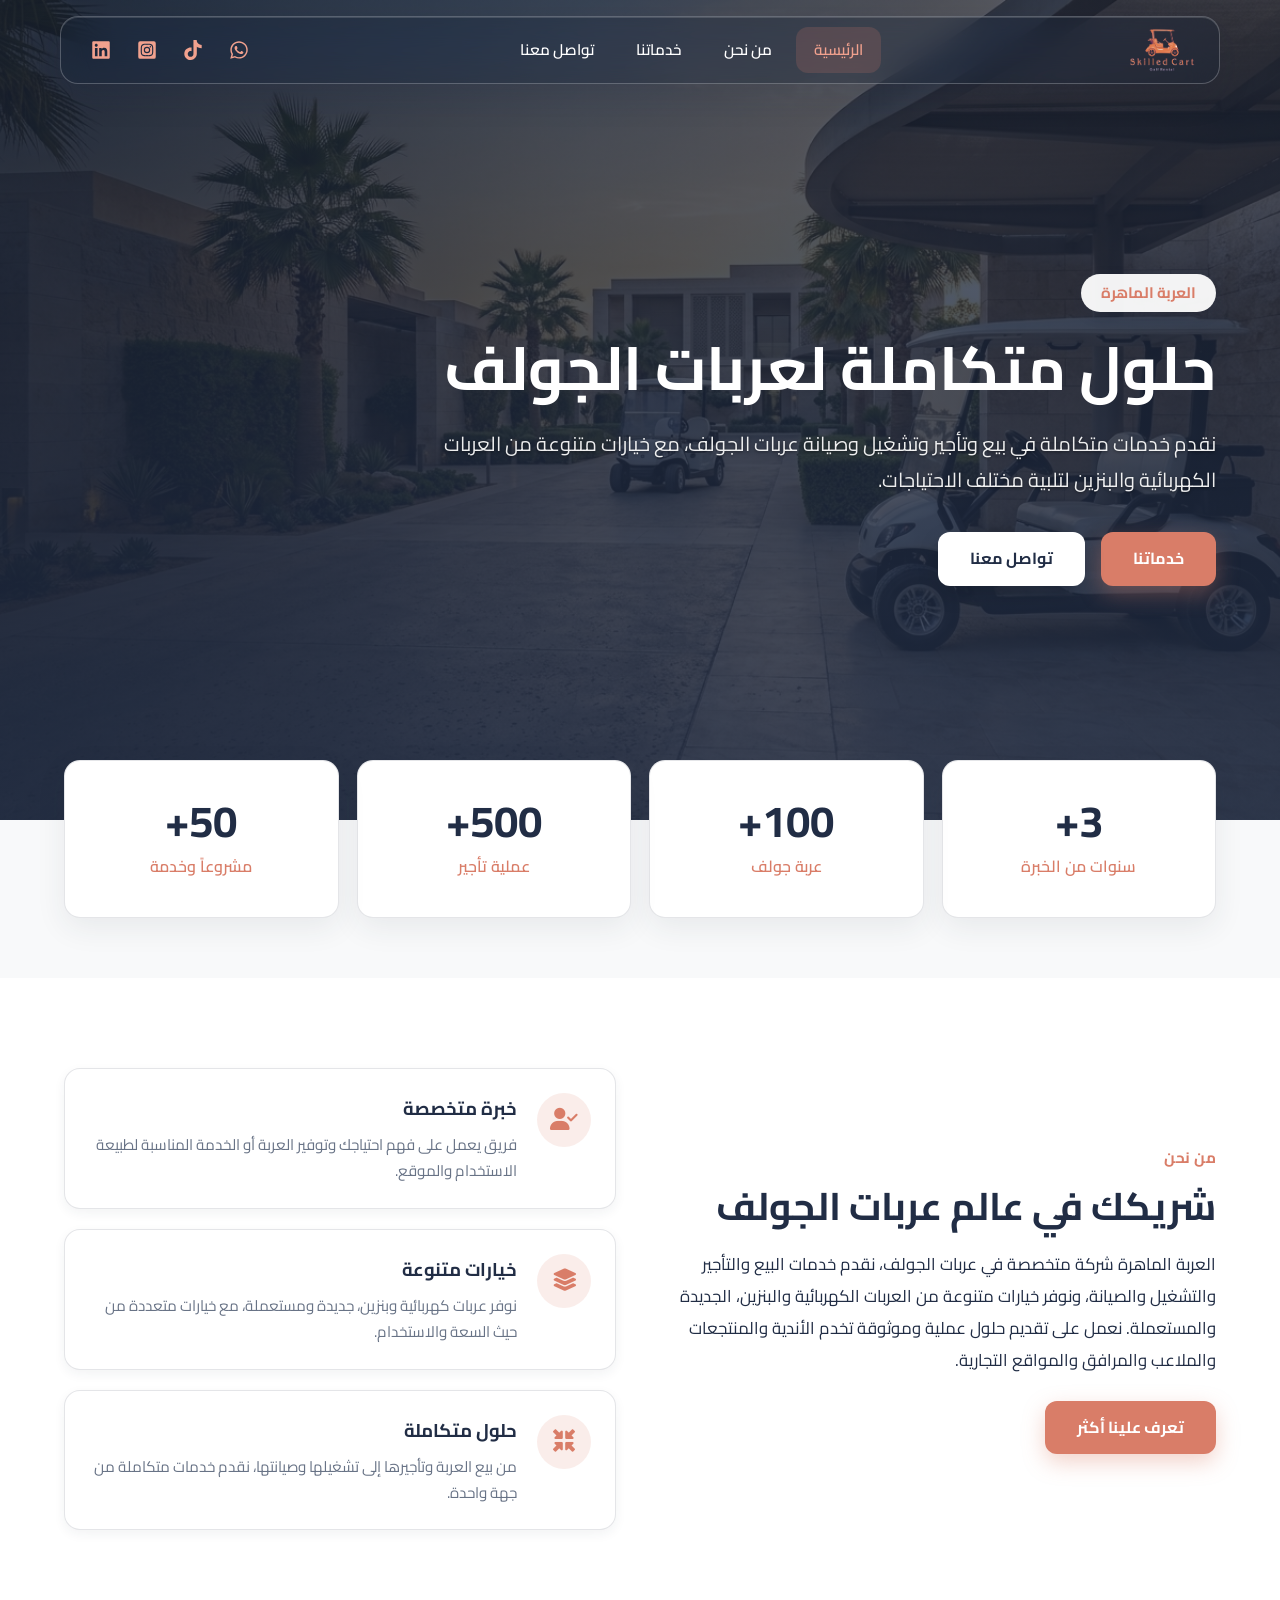
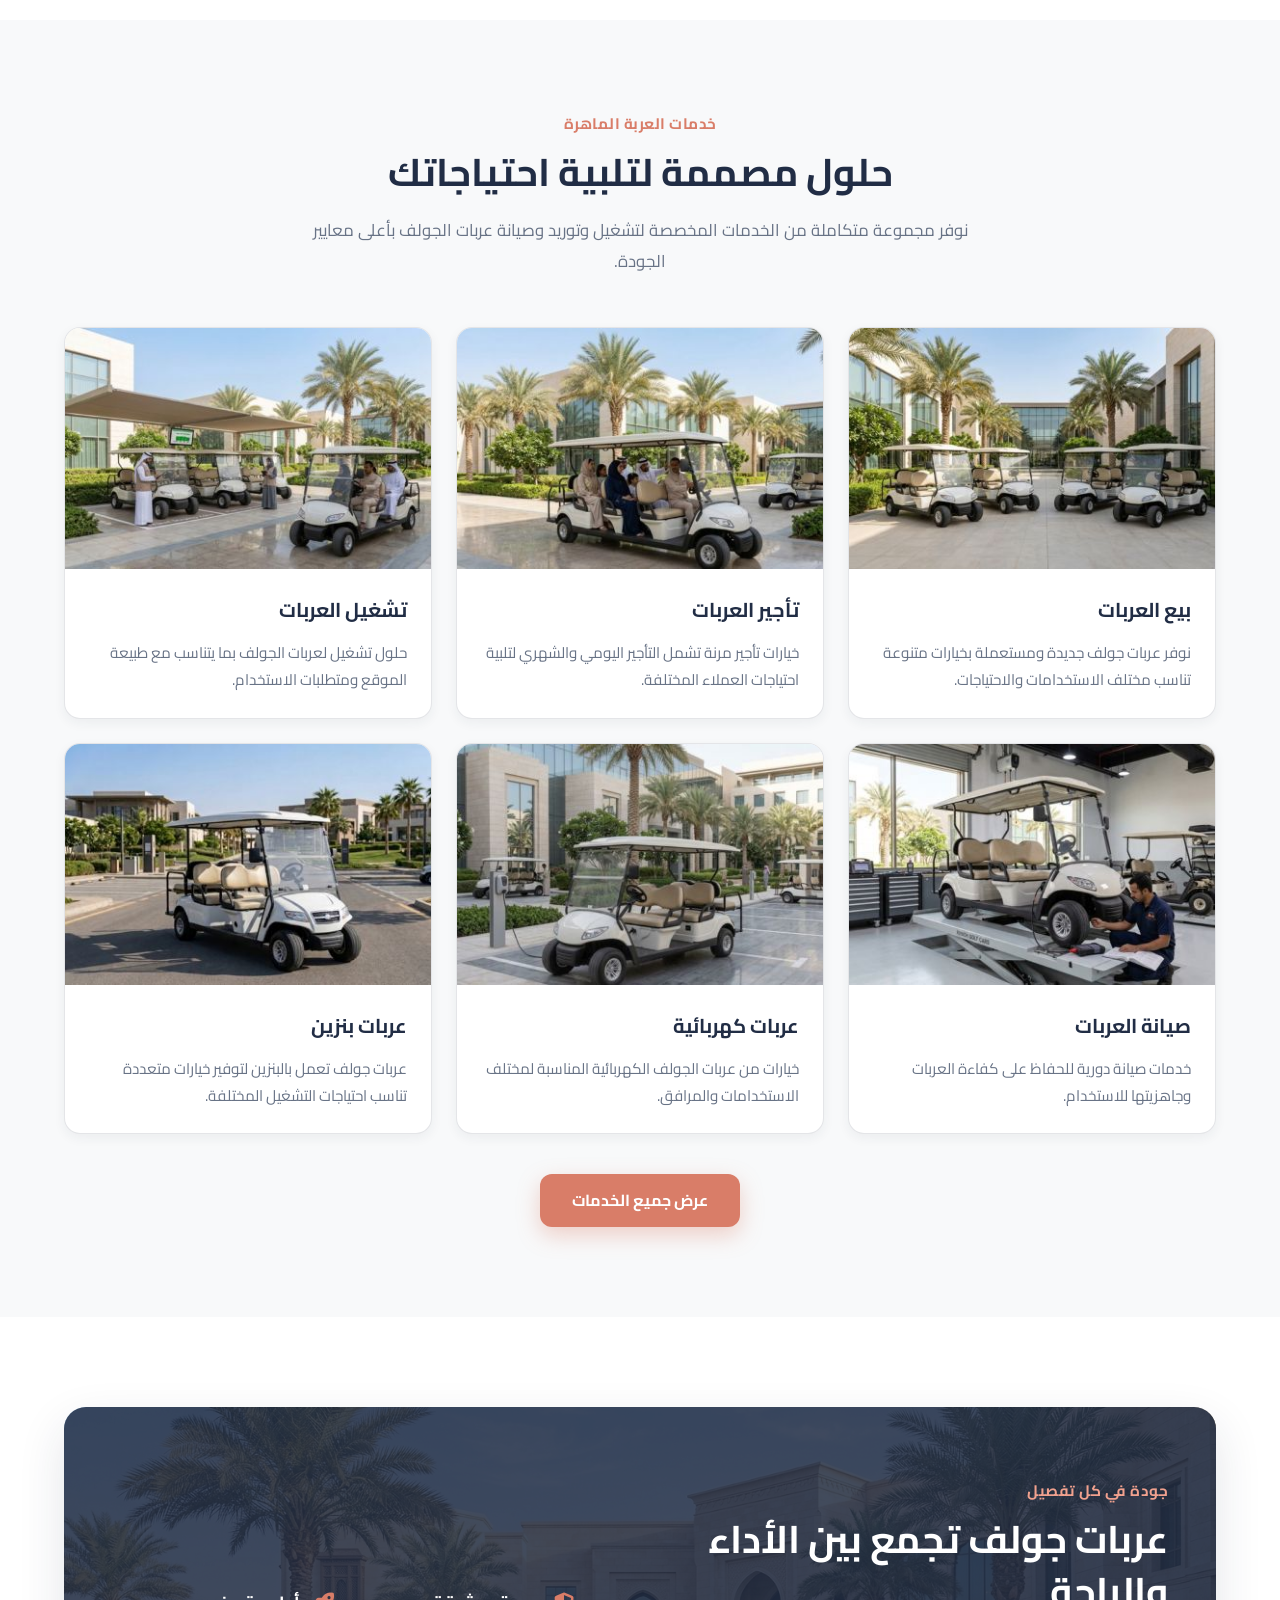
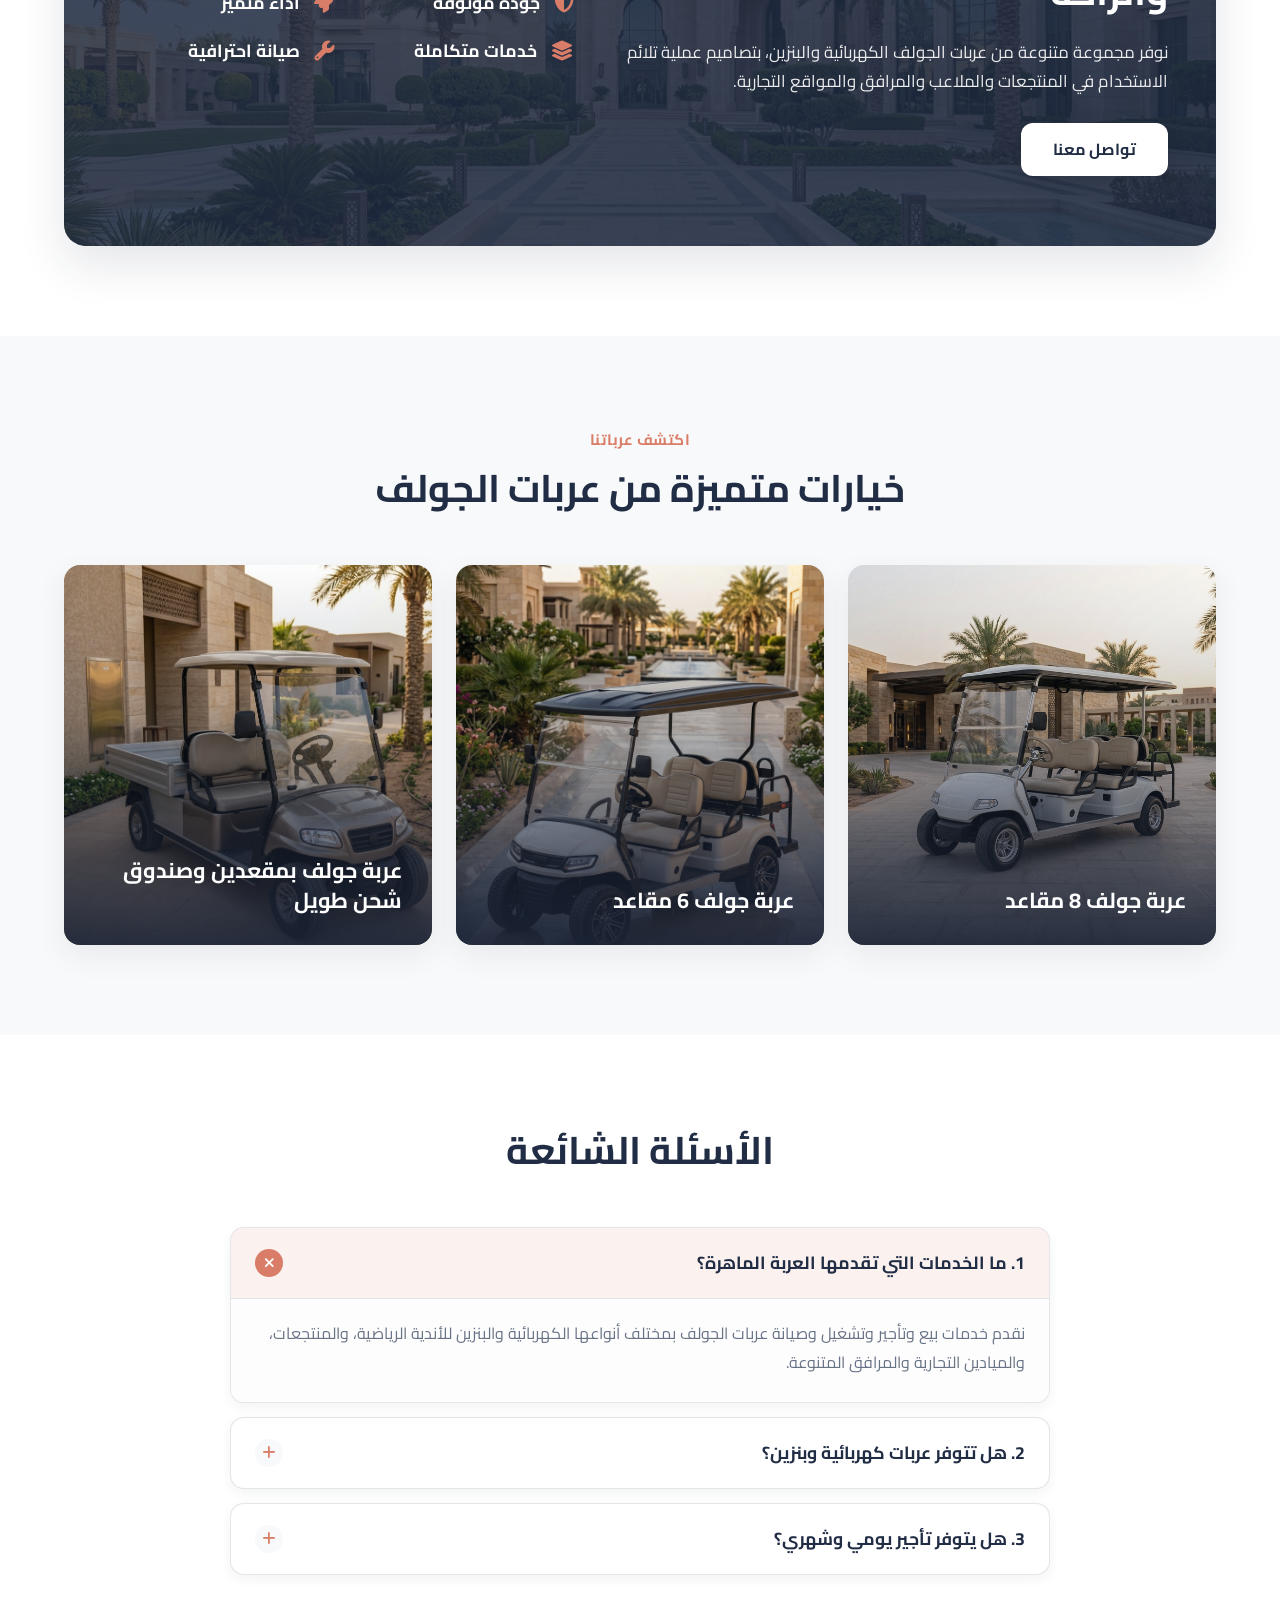
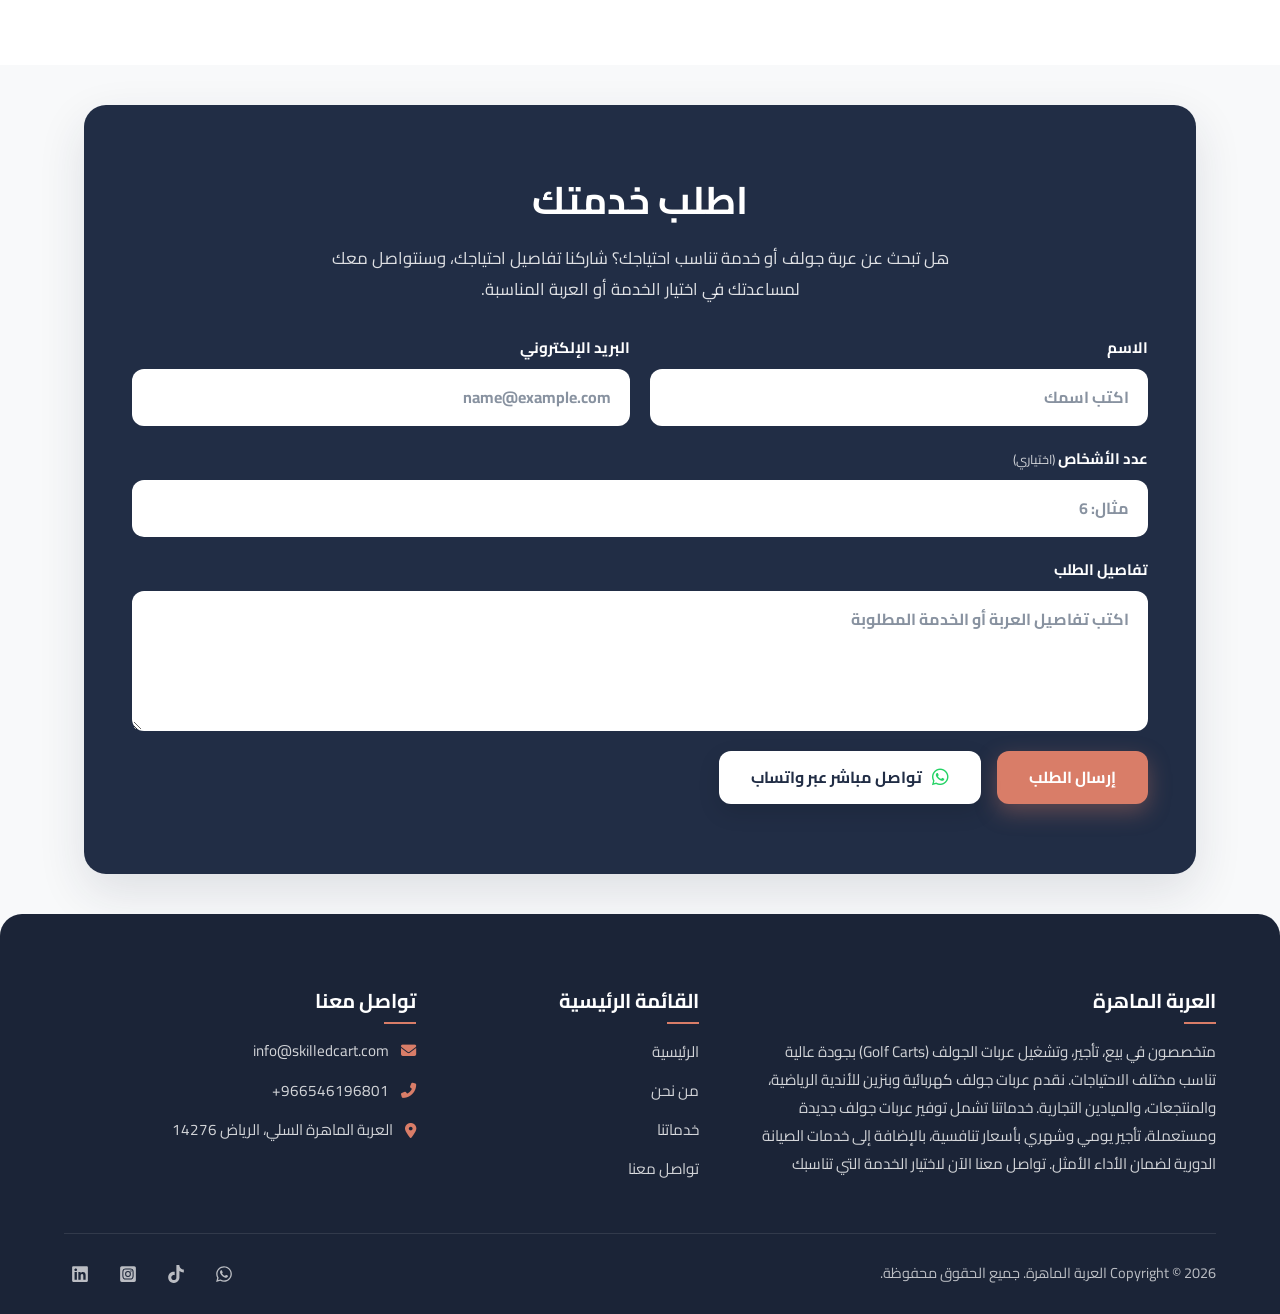
==== index.html @ 7cc6164d "Fix Web3Forms access key handling" ====
<!DOCTYPE html>
<html dir="rtl" lang="ar">
<head>
    <meta charset="UTF-8">
    <meta name="viewport" content="width=device-width, initial-scale=1.0">
    <title>Home - العربة الماهرة</title>
    <link rel="canonical" href="https://skilledcart.com/">
    <meta name="description" content="العربة الماهرة حلول متكاملة لعربات الجولف نقدم خدمات متكاملة في بيع وتأجير وتشغيل وصيانة عربات الجولف، مع خيارات متنوعة من العربات الكهربائية والبنزين لتلبية مختلف الاحتياجات.">
    <meta name="robots" content="index, follow">

    <!-- Open Graph / Facebook -->
    <meta property="og:url" content="https://skilledcart.com/">
    <meta property="og:site_name" content="العربة الماهرة">
    <meta property="og:locale" content="ar_AR">
    <meta property="og:type" content="website">
    <meta property="og:title" content="Home - العربة الماهرة">
    <meta property="og:description" content="العربة الماهرة حلول متكاملة لعربات الجولف نقدم خدمات متكاملة في بيع وتأجير وتشغيل وصيانة عربات الجولف، مع خيارات متنوعة من العربات الكهربائية والبنزين.">

    <!-- Twitter -->
    <meta name="twitter:card" content="summary_large_image">
    <meta name="twitter:title" content="Home - العربة الماهرة">
    <meta name="twitter:description" content="العربة الماهرة حلول متكاملة لعربات الجولف نقدم خدمات متكاملة في بيع وتأجير وتشغيل وصيانة عربات الجولف.">

    <!-- Google Fonts & Font Awesome -->
    <link rel="preconnect" href="https://fonts.googleapis.com">
    <link rel="preconnect" href="https://fonts.gstatic.com" crossorigin>
    <link href="https://fonts.googleapis.com/css2?family=Cairo:wght@400;500;600;700;800&family=Montserrat:wght@700&family=Roboto:wght@400;500;700&display=swap" rel="stylesheet">
    <link rel="stylesheet" href="https://cdnjs.cloudflare.com/ajax/libs/font-awesome/6.5.1/css/all.min.css">

    <!-- Main Stylesheet -->
    <link rel="stylesheet" href="/assets/css/style.css">

    <!-- Schema.org Structured Data -->
    <script type="application/ld+json">
    {
        "@context": "https://schema.org",
        "@graph": [
            {
                "@type": "WebSite",
                "@id": "https://skilledcart.com/#website",
                "name": "العربة الماهرة",
                "url": "https://skilledcart.com/"
            },
            {
                "@type": "WebPage",
                "@id": "https://skilledcart.com/#webpage",
                "name": "Home",
                "url": "https://skilledcart.com/",
                "inLanguage": "ar",
                "isPartOf": { "@id": "https://skilledcart.com/#website" }
            },
            {
                "@type": "Organization",
                "@id": "https://skilledcart.com/#organization",
                "name": "العربة الماهرة",
                "url": "https://skilledcart.com/"
            }
        ]
    }
    </script>
</head>
<body>

    <!-- Site Header -->
    <header class="site-header" id="masthead">
        <div class="header-bar">
            <!-- Brand Logo -->
            <a href="/" class="header-brand" aria-label="العربة الماهرة">
                <img src="/assets/images/logo.png" alt="العربة الماهرة">
            </a>

            <!-- Desktop Navigation -->
            <nav class="nav-desktop" aria-label="القائمة الرئيسية">
                <a href="/" class="nav-link active" aria-current="page">الرئيسية</a>
                <a href="/about/" class="nav-link">من نحن</a>
                <a href="/services/" class="nav-link">خدماتنا</a>
                <a href="/contact-us/" class="nav-link">تواصل معنا</a>
            </nav>

            <!-- Desktop Social Icons -->
            <div class="header-social">
                <a href="https://wa.me/966546196801" target="_blank" rel="noopener noreferrer" aria-label="واتساب">
                    <svg viewBox="0 0 448 512"><path d="M380.9 97.1C339 55.1 283.2 32 223.9 32c-122.4 0-222 99.6-222 222 0 39.1 10.2 77.3 29.6 111L0 480l117.7-30.9c32.4 17.7 68.9 27 106.1 27h.1c122.3 0 224.1-99.6 224.1-222 0-59.3-25.2-115-67.1-157zm-157 341.6c-33.2 0-65.7-8.9-94-25.7l-6.7-4-69.8 18.3L72 359.2l-4.4-7c-18.5-29.4-28.2-63.3-28.2-98.2 0-101.7 82.8-184.5 184.6-184.5 49.3 0 95.6 19.2 130.4 54.1 34.8 34.9 56.2 81.2 56.1 130.5 0 101.8-84.9 184.6-186.6 184.6zm101.2-138.2c-5.5-2.8-32.8-16.2-37.9-18-5.1-1.9-8.8-2.8-12.5 2.8-3.7 5.6-14.3 18-17.6 21.8-3.2 3.7-6.5 4.2-12 1.4-32.6-16.3-54-29.1-75.5-66-5.7-9.8 5.7-9.1 16.3-30.3 1.8-3.7.9-6.9-.5-9.7-1.4-2.8-12.5-30.1-17.1-41.2-4.5-10.8-9.1-9.3-12.5-9.5-3.2-.2-6.9-.2-10.6-.2-3.7 0-9.7 1.4-14.8 6.9-5.1 5.6-19.4 19-19.4 46.3 0 27.3 19.9 53.7 22.6 57.4 2.8 3.7 39.1 59.7 94.8 83.8 35.2 15.2 49 16.5 66.6 13.9 10.7-1.6 32.8-13.4 37.4-26.4 4.6-13 4.6-24.1 3.2-26.4-1.3-2.5-5-3.9-10.5-6.6z"/></svg>
                </a>
                <a href="https://www.tiktok.com/@skilledcartofficial" target="_blank" rel="noopener noreferrer" aria-label="تيك توك">
                    <svg viewBox="0 0 32 32"><path d="M16.708 0.027c1.745-0.027 3.48-0.011 5.213-0.027 0.105 2.041 0.839 4.12 2.333 5.563 1.491 1.479 3.6 2.156 5.652 2.385v5.369c-1.923-0.063-3.855-0.463-5.6-1.291-0.76-0.344-1.468-0.787-2.161-1.24-0.009 3.896 0.016 7.787-0.025 11.667-0.104 1.864-0.719 3.719-1.803 5.255-1.744 2.557-4.771 4.224-7.88 4.276-1.907 0.109-3.812-0.411-5.437-1.369-2.693-1.588-4.588-4.495-4.864-7.615-0.032-0.667-0.043-1.333-0.016-1.984 0.24-2.537 1.495-4.964 3.443-6.615 2.208-1.923 5.301-2.839 8.197-2.297 0.027 1.975-0.052 3.948-0.052 5.923-1.323-0.428-2.869-0.308-4.025 0.495-0.844 0.547-1.485 1.385-1.819 2.333-0.276 0.676-0.197 1.427-0.181 2.145 0.317 2.188 2.421 4.027 4.667 3.828 1.489-0.016 2.916-0.88 3.692-2.145 0.251-0.443 0.532-0.896 0.547-1.417 0.131-2.385 0.079-4.76 0.095-7.145 0.011-5.375-0.016-10.735 0.025-16.093z"/></svg>
                </a>
                <a href="https://www.instagram.com/skilledcart.co/" target="_blank" rel="noopener noreferrer" aria-label="انستغرام">
                    <svg viewBox="0 0 448 512"><path d="M224,202.66A53.34,53.34,0,1,0,277.36,256,53.38,53.38,0,0,0,224,202.66Zm124.71-41a54,54,0,0,0-30.41-30.41c-21-8.29-71-6.43-94.3-6.43s-73.25-1.93-94.31,6.43a54,54,0,0,0-30.41,30.41c-8.28,21-6.43,71.05-6.43,94.33S91,329.26,99.32,350.33a54,54,0,0,0,30.41,30.41c21,8.29,71,6.43,94.31,6.43s73.24,1.93,94.3-6.43a54,54,0,0,0,30.41-30.41c8.35-21,6.43-71.05,6.43-94.33S357.1,182.74,348.75,161.67ZM224,338a82,82,0,1,1,82-82A81.9,81.9,0,0,1,224,338Zm85.38-148.3a19.14,19.14,0,1,1,19.13-19.14A19.1,19.1,0,0,1,309.42,189.74ZM400,32H48A48,48,0,0,0,0,80V432a48,48,0,0,0,48,48H400a48,48,0,0,0,48-48V80A48,48,0,0,0,400,32ZM382.88,322c-1.29,25.63-7.14,48.34-25.85,67s-41.4,24.63-67,25.85c-26.41,1.49-105.59,1.49-132,0-25.63-1.29-48.26-7.15-67-25.85s-24.63-41.42-25.85-67c-1.49-26.42-1.49-105.61,0-132,1.29-25.63,7.07-48.34,25.85-67s41.47-24.56,67-25.78c26.41-1.49,105.59-1.49,132,0,25.63,1.29,48.33,7.15,67,25.85s24.63,41.42,25.85,67.05C384.37,216.44,384.37,295.56,382.88,322Z"/></svg>
                </a>
                <a href="https://www.linkedin.com/in/maher-aljasem-b56386409/" target="_blank" rel="noopener noreferrer" aria-label="لينكد إن">
                    <svg viewBox="0 0 448 512"><path d="M416 32H31.9C14.3 32 0 46.5 0 64.3v383.4C0 465.5 14.3 480 31.9 480H416c17.6 0 32-14.5 32-32.3V64.3c0-17.8-14.4-32.3-32-32.3zM135.4 416H69V202.2h66.5V416zm-33.2-243c-21.3 0-38.5-17.3-38.5-38.5S80.9 96 102.2 96c21.2 0 38.5 17.3 38.5 38.5 0 21.3-17.2 38.5-38.5 38.5zm282.1 243h-66.4V312c0-24.8-.5-56.7-34.5-56.7-34.6 0-39.9 27-39.9 54.9V416h-66.4V202.2h63.7v29.2h.9c8.9-16.8 30.6-34.5 62.9-34.5 67.2 0 79.7 44.3 79.7 101.9V416z"/></svg>
                </a>
            </div>

            <!-- Mobile Hamburger Toggle -->
            <button class="mobile-nav-toggle" aria-label="فتح القائمة" aria-expanded="false">
                <svg class="icon-hamburger" viewBox="0 0 24 24"><path d="M3 13h18c0.552 0 1-0.448 1-1s-0.448-1-1-1h-18c-0.552 0-1 0.448-1 1s0.448 1 1 1zM3 7h18c0.552 0 1-0.448 1-1s-0.448-1-1-1h-18c-0.552 0-1 0.448-1 1s0.448 1 1 1zM3 19h18c0.552 0 1-0.448 1-1s-0.448-1-1-1h-18c-0.552 0-1 0.448-1 1s0.448 1 1 1z"/></svg>
                <svg class="icon-close" viewBox="0 0 24 24"><path d="M5.293 6.707l5.293 5.293-5.293 5.293c-0.391 0.391-0.391 1.024 0 1.414s1.024 0.391 1.414 0l5.293-5.293 5.293 5.293c0.391 0.391 1.024 0.391 1.414 0s0.391-1.024 0-1.414l-5.293-5.293 5.293-5.293c0.391-0.391 0.391-1.024 0-1.414s-1.024-0.391-1.414 0l-5.293 5.293-5.293-5.293c-0.391-0.391-1.024-0.391-1.414 0s-0.391 1.024 0 1.414z"/></svg>
            </button>

            <!-- Mobile Drawer Menu -->
            <div class="mobile-menu-drawer" id="mobile-drawer">
                <a href="/" class="nav-link active">الرئيسية</a>
                <a href="/about/" class="nav-link">من نحن</a>
                <a href="/services/" class="nav-link">خدماتنا</a>
                <a href="/contact-us/" class="nav-link">تواصل معنا</a>
                <div class="mobile-social-wrap">
                    <a href="https://wa.me/966546196801" target="_blank" rel="noopener noreferrer" aria-label="واتساب">
                        <svg viewBox="0 0 448 512"><path d="M380.9 97.1C339 55.1 283.2 32 223.9 32c-122.4 0-222 99.6-222 222 0 39.1 10.2 77.3 29.6 111L0 480l117.7-30.9c32.4 17.7 68.9 27 106.1 27h.1c122.3 0 224.1-99.6 224.1-222 0-59.3-25.2-115-67.1-157zm-157 341.6c-33.2 0-65.7-8.9-94-25.7l-6.7-4-69.8 18.3L72 359.2l-4.4-7c-18.5-29.4-28.2-63.3-28.2-98.2 0-101.7 82.8-184.5 184.6-184.5 49.3 0 95.6 19.2 130.4 54.1 34.8 34.9 56.2 81.2 56.1 130.5 0 101.8-84.9 184.6-186.6 184.6zm101.2-138.2c-5.5-2.8-32.8-16.2-37.9-18-5.1-1.9-8.8-2.8-12.5 2.8-3.7 5.6-14.3 18-17.6 21.8-3.2 3.7-6.5 4.2-12 1.4-32.6-16.3-54-29.1-75.5-66-5.7-9.8 5.7-9.1 16.3-30.3 1.8-3.7.9-6.9-.5-9.7-1.4-2.8-12.5-30.1-17.1-41.2-4.5-10.8-9.1-9.3-12.5-9.5-3.2-.2-6.9-.2-10.6-.2-3.7 0-9.7 1.4-14.8 6.9-5.1 5.6-19.4 19-19.4 46.3 0 27.3 19.9 53.7 22.6 57.4 2.8 3.7 39.1 59.7 94.8 83.8 35.2 15.2 49 16.5 66.6 13.9 10.7-1.6 32.8-13.4 37.4-26.4 4.6-13 4.6-24.1 3.2-26.4-1.3-2.5-5-3.9-10.5-6.6z"/></svg>
                    </a>
                    <a href="https://www.tiktok.com/@skilledcartofficial" target="_blank" rel="noopener noreferrer" aria-label="تيك توك">
                        <svg viewBox="0 0 32 32"><path d="M16.708 0.027c1.745-0.027 3.48-0.011 5.213-0.027 0.105 2.041 0.839 4.12 2.333 5.563 1.491 1.479 3.6 2.156 5.652 2.385v5.369c-1.923-0.063-3.855-0.463-5.6-1.291-0.76-0.344-1.468-0.787-2.161-1.24-0.009 3.896 0.016 7.787-0.025 11.667-0.104 1.864-0.719 3.719-1.803 5.255-1.744 2.557-4.771 4.224-7.88 4.276-1.907 0.109-3.812-0.411-5.437-1.369-2.693-1.588-4.588-4.495-4.864-7.615-0.032-0.667-0.043-1.333-0.016-1.984 0.24-2.537 1.495-4.964 3.443-6.615 2.208-1.923 5.301-2.839 8.197-2.297 0.027 1.975-0.052 3.948-0.052 5.923-1.323-0.428-2.869-0.308-4.025 0.495-0.844 0.547-1.485 1.385-1.819 2.333-0.276 0.676-0.197 1.427-0.181 2.145 0.317 2.188 2.421 4.027 4.667 3.828 1.489-0.016 2.916-0.88 3.692-2.145 0.251-0.443 0.532-0.896 0.547-1.417 0.131-2.385 0.079-4.76 0.095-7.145 0.011-5.375-0.016-10.735 0.025-16.093z"/></svg>
                    </a>
                    <a href="https://www.instagram.com/skilledcart.co/" target="_blank" rel="noopener noreferrer" aria-label="انستغرام">
                        <svg viewBox="0 0 448 512"><path d="M224,202.66A53.34,53.34,0,1,0,277.36,256,53.38,53.38,0,0,0,224,202.66Zm124.71-41a54,54,0,0,0-30.41-30.41c-21-8.29-71-6.43-94.3-6.43s-73.25-1.93-94.31,6.43a54,54,0,0,0-30.41,30.41c-8.28,21-6.43,71.05-6.43,94.33S91,329.26,99.32,350.33a54,54,0,0,0,30.41,30.41c21,8.29,71,6.43,94.31,6.43s73.24,1.93,94.3-6.43a54,54,0,0,0,30.41-30.41c8.35-21,6.43-71.05,6.43-94.33S357.1,182.74,348.75,161.67ZM224,338a82,82,0,1,1,82-82A81.9,81.9,0,0,1,224,338Zm85.38-148.3a19.14,19.14,0,1,1,19.13-19.14A19.1,19.1,0,0,1,309.42,189.74ZM400,32H48A48,48,0,0,0,0,80V432a48,48,0,0,0,48,48H400a48,48,0,0,0,48-48V80A48,48,0,0,0,400,32ZM382.88,322c-1.29,25.63-7.14,48.34-25.85,67s-41.4,24.63-67,25.85c-26.41,1.49-105.59,1.49-132,0-25.63-1.29-48.26-7.15-67-25.85s-24.63-41.42-25.85-67c-1.49-26.42-1.49-105.61,0-132,1.29-25.63,7.07-48.34,25.85-67s41.47-24.56,67-25.78c26.41-1.49,105.59-1.49,132,0,25.63,1.29,48.33,7.15,67,25.85s24.63,41.42,25.85,67.05C384.37,216.44,384.37,295.56,382.88,322Z"/></svg>
                    </a>
                    <a href="https://www.linkedin.com/in/maher-aljasem-b56386409/" target="_blank" rel="noopener noreferrer" aria-label="لينكد إن">
                        <svg viewBox="0 0 448 512"><path d="M416 32H31.9C14.3 32 0 46.5 0 64.3v383.4C0 465.5 14.3 480 31.9 480H416c17.6 0 32-14.5 32-32.3V64.3c0-17.8-14.4-32.3-32-32.3zM135.4 416H69V202.2h66.5V416zm-33.2-243c-21.3 0-38.5-17.3-38.5-38.5S80.9 96 102.2 96c21.2 0 38.5 17.3 38.5 38.5 0 21.3-17.2 38.5-38.5 38.5zm282.1 243h-66.4V312c0-24.8-.5-56.7-34.5-56.7-34.6 0-39.9 27-39.9 54.9V416h-66.4V202.2h63.7v29.2h.9c8.9-16.8 30.6-34.5 62.9-34.5 67.2 0 79.7 44.3 79.7 101.9V416z"/></svg>
                    </a>
                </div>
            </div>
        </div>
    </header>

    <!-- Hero Section -->
    <section class="hero-section" style="background-image: url('/assets/images/motion-bg-06.png');">
        <div class="container">
            <div class="hero-content">
                <span class="hero-eyebrow">العربة الماهرة</span>
                <h1 class="hero-title">حلول متكاملة لعربات الجولف</h1>
                <p class="hero-desc">نقدم خدمات متكاملة في بيع وتأجير وتشغيل وصيانة عربات الجولف، مع خيارات متنوعة من العربات الكهربائية والبنزين لتلبية مختلف الاحتياجات.</p>
                <div class="hero-actions">
                    <a href="/services/" class="btn btn-primary">خدماتنا</a>
                    <a href="/contact-us/" class="btn btn-secondary">تواصل معنا</a>
                </div>
            </div>
        </div>
    </section>

    <!-- Numbers / Stats Counters -->
    <div class="stats-section">
        <div class="container">
            <div class="stats-grid">
                <div class="stat-card">
                    <div class="stat-number">+3</div>
                    <div class="stat-title">سنوات من الخبرة</div>
                </div>
                <div class="stat-card">
                    <div class="stat-number">+100</div>
                    <div class="stat-title">عربة جولف</div>
                </div>
                <div class="stat-card">
                    <div class="stat-number">+500</div>
                    <div class="stat-title">عملية تأجير</div>
                </div>
                <div class="stat-card">
                    <div class="stat-number">+50</div>
                    <div class="stat-title">مشروعاً وخدمة</div>
                </div>
            </div>
        </div>
    </div>

    <!-- About Overview Section -->
    <section class="section section-bg-white">
        <div class="container">
            <div class="two-col-grid">
                <div class="two-col-text">
                    <span class="section-subtitle">من نحن</span>
                    <h2 class="section-title">شريكك في عالم عربات الجولف</h2>
                    <p>العربة الماهرة شركة متخصصة في عربات الجولف، نقدم خدمات البيع والتأجير والتشغيل والصيانة، ونوفر خيارات متنوعة من العربات الكهربائية والبنزين، الجديدة والمستعملة. نعمل على تقديم حلول عملية وموثوقة تخدم الأندية والمنتجعات والملاعب والمرافق والمواقع التجارية.</p>
                    <a href="/about/" class="btn btn-primary">تعرف علينا أكثر</a>
                </div>
                <div class="feature-cards-grid">
                    <div class="feature-box">
                        <div class="feature-icon"><i class="fas fa-user-check"></i></div>
                        <div class="feature-box-content">
                            <h3>خبرة متخصصة</h3>
                            <p>فريق يعمل على فهم احتياجك وتوفير العربة أو الخدمة المناسبة لطبيعة الاستخدام والموقع.</p>
                        </div>
                    </div>
                    <div class="feature-box">
                        <div class="feature-icon"><i class="fas fa-layer-group"></i></div>
                        <div class="feature-box-content">
                            <h3>خيارات متنوعة</h3>
                            <p>نوفر عربات كهربائية وبنزين، جديدة ومستعملة، مع خيارات متعددة من حيث السعة والاستخدام.</p>
                        </div>
                    </div>
                    <div class="feature-box">
                        <div class="feature-icon"><i class="fas fa-compress-arrows-alt"></i></div>
                        <div class="feature-box-content">
                            <h3>حلول متكاملة</h3>
                            <p>من بيع العربة وتأجيرها إلى تشغيلها وصيانتها، نقدم خدمات متكاملة من جهة واحدة.</p>
                        </div>
                    </div>
                </div>
            </div>
        </div>
    </section>

    <!-- Services Section -->
    <section class="section section-bg-light">
        <div class="container">
            <div class="section-header text-center">
                <span class="section-subtitle">خدمات العربة الماهرة</span>
                <h2 class="section-title">حلول مصممة لتلبية احتياجاتك</h2>
                <p class="section-desc">نوفر مجموعة متكاملة من الخدمات المخصصة لتشغيل وتوريد وصيانة عربات الجولف بأعلى معايير الجودة.</p>
            </div>

            <div class="services-grid">
                <!-- 1. بيع العربات -->
                <div class="service-card">
                    <div class="service-card-img">
                        <img src="/assets/images/golf-cart-sales.jpg" alt="بيع العربات" loading="lazy">
                    </div>
                    <div class="service-card-body">
                        <h3 class="service-card-title">بيع العربات</h3>
                        <p class="service-card-desc">نوفر عربات جولف جديدة ومستعملة بخيارات متنوعة تناسب مختلف الاستخدامات والاحتياجات.</p>
                    </div>
                </div>

                <!-- 2. تأجير العربات -->
                <div class="service-card">
                    <div class="service-card-img">
                        <img src="/assets/images/golf-cart-rental.jpg" alt="تأجير العربات" loading="lazy">
                    </div>
                    <div class="service-card-body">
                        <h3 class="service-card-title">تأجير العربات</h3>
                        <p class="service-card-desc">خيارات تأجير مرنة تشمل التأجير اليومي والشهري لتلبية احتياجات العملاء المختلفة.</p>
                    </div>
                </div>

                <!-- 3. تشغيل العربات -->
                <div class="service-card">
                    <div class="service-card-img">
                        <img src="/assets/images/golf-cart-operation.jpg" alt="تشغيل العربات" loading="lazy">
                    </div>
                    <div class="service-card-body">
                        <h3 class="service-card-title">تشغيل العربات</h3>
                        <p class="service-card-desc">حلول تشغيل لعربات الجولف بما يتناسب مع طبيعة الموقع ومتطلبات الاستخدام.</p>
                    </div>
                </div>

                <!-- 4. صيانة العربات -->
                <div class="service-card">
                    <div class="service-card-img">
                        <img src="/assets/images/golf-cart-maintenance.jpg" alt="صيانة العربات" loading="lazy">
                    </div>
                    <div class="service-card-body">
                        <h3 class="service-card-title">صيانة العربات</h3>
                        <p class="service-card-desc">خدمات صيانة دورية للحفاظ على كفاءة العربات وجاهزيتها للاستخدام.</p>
                    </div>
                </div>

                <!-- 5. عربات كهربائية -->
                <div class="service-card">
                    <div class="service-card-img">
                        <img src="/assets/images/golf-cart-electric.jpg" alt="عربات كهربائية" loading="lazy">
                    </div>
                    <div class="service-card-body">
                        <h3 class="service-card-title">عربات كهربائية</h3>
                        <p class="service-card-desc">خيارات من عربات الجولف الكهربائية المناسبة لمختلف الاستخدامات والمرافق.</p>
                    </div>
                </div>

                <!-- 6. عربات بنزين -->
                <div class="service-card">
                    <div class="service-card-img">
                        <img src="/assets/images/golf-cart-gasoline.jpg" alt="عربات بنزين" loading="lazy">
                    </div>
                    <div class="service-card-body">
                        <h3 class="service-card-title">عربات بنزين</h3>
                        <p class="service-card-desc">عربات جولف تعمل بالبنزين لتوفير خيارات متعددة تناسب احتياجات التشغيل المختلفة.</p>
                    </div>
                </div>
            </div>

            <div style="text-align: center; margin-top: 40px;">
                <a href="/services/" class="btn btn-primary">عرض جميع الخدمات</a>
            </div>
        </div>
    </section>

    <!-- Quality & Comfort Highlight -->
    <section class="section section-bg-white">
        <div class="container">
            <div class="highlight-banner" style="background-image: url('/assets/images/motion-bg-04.png');">
                <div class="container-inner">
                    <div>
                        <span class="section-subtitle" style="color: #f1a18e;">جودة في كل تفصيل</span>
                        <h2 class="section-title" style="color: #ffffff; margin-bottom: 20px;">عربات جولف تجمع بين الأداء والراحة</h2>
                        <p style="color: rgba(255, 255, 255, 0.9); margin-bottom: 28px; font-size: 1.05rem;">نوفر مجموعة متنوعة من عربات الجولف الكهربائية والبنزين، بتصاميم عملية تلائم الاستخدام في المنتجعات والملاعب والمرافق والمواقع التجارية.</p>
                        <a href="/contact-us/" class="btn btn-secondary">تواصل معنا</a>
                    </div>
                    <div class="highlight-list">
                        <div class="highlight-item"><i class="fas fa-shield-alt"></i> جودة موثوقة</div>
                        <div class="highlight-item"><i class="fas fa-rocket"></i> أداء متميز</div>
                        <div class="highlight-item"><i class="fas fa-layer-group"></i> خدمات متكاملة</div>
                        <div class="highlight-item"><i class="fas fa-wrench"></i> صيانة احترافية</div>
                    </div>
                </div>
            </div>
        </div>
    </section>

    <!-- Cart Showcase Models -->
    <section class="section section-bg-light">
        <div class="container">
            <div class="section-header text-center">
                <span class="section-subtitle">اكتشف عرباتنا</span>
                <h2 class="section-title">خيارات متميزة من عربات الجولف</h2>
            </div>

            <div class="models-grid">
                <div class="model-card" style="background-image: url('/assets/images/motion-bg-08.png');">
                    <div class="model-card-content">
                        <h3 class="model-card-title">عربة جولف 8 مقاعد</h3>
                    </div>
                </div>
                <div class="model-card" style="background-image: url('/assets/images/motion-bg-07.png');">
                    <div class="model-card-content">
                        <h3 class="model-card-title">عربة جولف 6 مقاعد</h3>
                    </div>
                </div>
                <div class="model-card" style="background-image: url('/assets/images/motion-bg-01.png');">
                    <div class="model-card-content">
                        <h3 class="model-card-title">عربة جولف بمقعدين وصندوق شحن طويل</h3>
                    </div>
                </div>
            </div>
        </div>
    </section>

    <!-- FAQ Accordion Section -->
    <section class="section section-bg-white">
        <div class="container">
            <div class="section-header text-center">
                <h2 class="section-title">الأسئلة الشائعة</h2>
            </div>

            <div class="faq-wrap">
                <!-- Item 1 (Active by default) -->
                <div class="faq-item active">
                    <button class="faq-trigger" aria-expanded="true">
                        <span>1. ما الخدمات التي تقدمها العربة الماهرة؟</span>
                        <span class="faq-icon"><i class="fas fa-plus"></i></span>
                    </button>
                    <div class="faq-content">
                        <p>نقدم خدمات بيع وتأجير وتشغيل وصيانة عربات الجولف بمختلف أنواعها الكهربائية والبنزين للأندية الرياضية، والمنتجعات، والميادين التجارية والمرافق المتنوعة.</p>
                    </div>
                </div>

                <!-- Item 2 -->
                <div class="faq-item">
                    <button class="faq-trigger" aria-expanded="false">
                        <span>2. هل تتوفر عربات كهربائية وبنزين؟</span>
                        <span class="faq-icon"><i class="fas fa-plus"></i></span>
                    </button>
                    <div class="faq-content">
                        <p>نعم، تتوفر لدينا خيارات متعددة من عربات الجولف الكهربائية الهادئة والصديقة للبيئة، بالإضافة إلى عربات البنزين المناسبة للتشغيل المستمر والمسافات الأطول.</p>
                    </div>
                </div>

                <!-- Item 3 -->
                <div class="faq-item">
                    <button class="faq-trigger" aria-expanded="false">
                        <span>3. هل يتوفر تأجير يومي وشهري؟</span>
                        <span class="faq-icon"><i class="fas fa-plus"></i></span>
                    </button>
                    <div class="faq-content">
                        <p>نعم، نوفر باقات تأجير مرنة تشمل التأجير اليومي للفعاليات والمناسبات، والتأجير الشهري أو السنوي بعقود مرنة تناسب مختلف المنشآت والأنشطة.</p>
                    </div>
                </div>
            </div>
        </div>
    </section>

    <!-- Request Form Section -->
    <div class="container">
        <div class="request-section">
            <div class="section-header text-center" style="margin-bottom: 24px;">
                <h2 class="section-title" style="color: #ffffff;">اطلب خدمتك</h2>
                <p class="section-desc" style="color: rgba(255, 255, 255, 0.85);">هل تبحث عن عربة جولف أو خدمة تناسب احتياجك؟ شاركنا تفاصيل احتياجك، وسنتواصل معك لمساعدتك في اختيار الخدمة أو العربة المناسبة.</p>
            </div>

            <form class="request-form" id="request-form" novalidate>
                <!-- Web3Forms configuration -->
                <input type="hidden" name="access_key" value="6636c2ea-271b-4c48-a3db-f11909e3f934">
                <input type="hidden" name="subject" value="طلب خدمة جديد — العربة الماهرة">
                <input type="hidden" name="from_name" value="العربة الماهرة — نموذج طلب الخدمة">
                <input type="checkbox" name="botcheck" style="display: none;">

                <div class="rf-notice success" id="rf-notice-success" role="status" aria-live="polite" hidden>تم استلام طلبك بنجاح، سنتواصل معك قريبًا.</div>
                <div class="rf-notice error" id="rf-notice-error" role="alert" aria-live="assertive" hidden>الرجاء تعبئة جميع الحقول المطلوبة.</div>

                <label class="rf-field">
                    <span>الاسم</span>
                    <input type="text" name="name" placeholder="اكتب اسمك" autocomplete="name" maxlength="120" required>
                </label>

                <label class="rf-field">
                    <span>البريد الإلكتروني</span>
                    <input type="email" name="email" placeholder="name@example.com" autocomplete="email" maxlength="190" required>
                </label>

                <label class="rf-field rf-field--full">
                    <span>عدد الأشخاص <small style="font-weight: 400; opacity: 0.8;">(اختياري)</small></span>
                    <input type="text" name="people" placeholder="مثال: 6" inputmode="numeric" maxlength="20">
                </label>

                <label class="rf-field rf-field--full">
                    <span>تفاصيل الطلب</span>
                    <textarea name="message" placeholder="اكتب تفاصيل العربة أو الخدمة المطلوبة" maxlength="2000" required></textarea>
                </label>

                <div class="rf-actions">
                    <button type="submit" class="btn btn-primary" style="border: none;">إرسال الطلب</button>
                    <a href="https://wa.me/966546196801" target="_blank" rel="noopener noreferrer" class="btn btn-secondary">
                        <i class="fab fa-whatsapp" style="color: #25d366; font-size: 1.2rem;"></i> تواصل مباشر عبر واتساب
                    </a>
                </div>
            </form>
        </div>
    </div>

    <!-- Site Footer -->
    <footer class="site-footer" id="colophon">
        <div class="container">
            <div class="footer-grid">
                <!-- Col 1: About -->
                <div class="footer-col footer-about">
                    <h5>العربة الماهرة</h5>
                    <p>متخصصون في بيع، تأجير، وتشغيل عربات الجولف (Golf Carts) بجودة عالية تناسب مختلف الاحتياجات. نقدم عربات جولف كهربائية وبنزين للأندية الرياضية، والمنتجعات، والميادين التجارية. خدماتنا تشمل توفير عربات جولف جديدة ومستعملة، تأجير يومي وشهري بأسعار تنافسية، بالإضافة إلى خدمات الصيانة الدورية لضمان الأداء الأمثل. تواصل معنا الآن لاختيار الخدمة التي تناسبك</p>
                </div>

                <!-- Col 2: Navigation -->
                <div class="footer-col footer-nav">
                    <h5>القائمة الرئيسية</h5>
                    <ul>
                        <li><a href="/">الرئيسية</a></li>
                        <li><a href="/about/">من نحن</a></li>
                        <li><a href="/services/">خدماتنا</a></li>
                        <li><a href="/contact-us/">تواصل معنا</a></li>
                    </ul>
                </div>

                <!-- Col 3: Contact Info -->
                <div class="footer-col">
                    <h5>تواصل معنا</h5>
                    <ul class="footer-contact-list">
                        <li>
                            <i class="fas fa-envelope"></i>
                            <a href="mailto:info@skilledcart.com">info@skilledcart.com</a>
                        </li>
                        <li>
                            <i class="fas fa-phone-alt"></i>
                            <a href="tel:+966546196801"><bdi class="sc-ltr-num">+966546196801</bdi></a>
                        </li>
                        <li>
                            <i class="fas fa-map-marker-alt"></i>
                            <span>العربة الماهرة السلي، الرياض 14276</span>
                        </li>
                    </ul>
                </div>
            </div>

            <!-- Footer Bottom Bar -->
            <div class="footer-bottom">
                <p>Copyright © 2026 العربة الماهرة. جميع الحقوق محفوظة.</p>
                <div class="footer-social">
                    <a href="https://wa.me/966546196801" target="_blank" rel="noopener noreferrer" aria-label="واتساب">
                        <svg viewBox="0 0 448 512"><path d="M380.9 97.1C339 55.1 283.2 32 223.9 32c-122.4 0-222 99.6-222 222 0 39.1 10.2 77.3 29.6 111L0 480l117.7-30.9c32.4 17.7 68.9 27 106.1 27h.1c122.3 0 224.1-99.6 224.1-222 0-59.3-25.2-115-67.1-157zm-157 341.6c-33.2 0-65.7-8.9-94-25.7l-6.7-4-69.8 18.3L72 359.2l-4.4-7c-18.5-29.4-28.2-63.3-28.2-98.2 0-101.7 82.8-184.5 184.6-184.5 49.3 0 95.6 19.2 130.4 54.1 34.8 34.9 56.2 81.2 56.1 130.5 0 101.8-84.9 184.6-186.6 184.6zm101.2-138.2c-5.5-2.8-32.8-16.2-37.9-18-5.1-1.9-8.8-2.8-12.5 2.8-3.7 5.6-14.3 18-17.6 21.8-3.2 3.7-6.5 4.2-12 1.4-32.6-16.3-54-29.1-75.5-66-5.7-9.8 5.7-9.1 16.3-30.3 1.8-3.7.9-6.9-.5-9.7-1.4-2.8-12.5-30.1-17.1-41.2-4.5-10.8-9.1-9.3-12.5-9.5-3.2-.2-6.9-.2-10.6-.2-3.7 0-9.7 1.4-14.8 6.9-5.1 5.6-19.4 19-19.4 46.3 0 27.3 19.9 53.7 22.6 57.4 2.8 3.7 39.1 59.7 94.8 83.8 35.2 15.2 49 16.5 66.6 13.9 10.7-1.6 32.8-13.4 37.4-26.4 4.6-13 4.6-24.1 3.2-26.4-1.3-2.5-5-3.9-10.5-6.6z"/></svg>
                    </a>
                    <a href="https://www.tiktok.com/@skilledcartofficial" target="_blank" rel="noopener noreferrer" aria-label="تيك توك">
                        <svg viewBox="0 0 32 32"><path d="M16.708 0.027c1.745-0.027 3.48-0.011 5.213-0.027 0.105 2.041 0.839 4.12 2.333 5.563 1.491 1.479 3.6 2.156 5.652 2.385v5.369c-1.923-0.063-3.855-0.463-5.6-1.291-0.76-0.344-1.468-0.787-2.161-1.24-0.009 3.896 0.016 7.787-0.025 11.667-0.104 1.864-0.719 3.719-1.803 5.255-1.744 2.557-4.771 4.224-7.88 4.276-1.907 0.109-3.812-0.411-5.437-1.369-2.693-1.588-4.588-4.495-4.864-7.615-0.032-0.667-0.043-1.333-0.016-1.984 0.24-2.537 1.495-4.964 3.443-6.615 2.208-1.923 5.301-2.839 8.197-2.297 0.027 1.975-0.052 3.948-0.052 5.923-1.323-0.428-2.869-0.308-4.025 0.495-0.844 0.547-1.485 1.385-1.819 2.333-0.276 0.676-0.197 1.427-0.181 2.145 0.317 2.188 2.421 4.027 4.667 3.828 1.489-0.016 2.916-0.88 3.692-2.145 0.251-0.443 0.532-0.896 0.547-1.417 0.131-2.385 0.079-4.76 0.095-7.145 0.011-5.375-0.016-10.735 0.025-16.093z"/></svg>
                    </a>
                    <a href="https://www.instagram.com/skilledcart.co/" target="_blank" rel="noopener noreferrer" aria-label="انستغرام">
                        <svg viewBox="0 0 448 512"><path d="M224,202.66A53.34,53.34,0,1,0,277.36,256,53.38,53.38,0,0,0,224,202.66Zm124.71-41a54,54,0,0,0-30.41-30.41c-21-8.29-71-6.43-94.3-6.43s-73.25-1.93-94.31,6.43a54,54,0,0,0-30.41,30.41c-8.28,21-6.43,71.05-6.43,94.33S91,329.26,99.32,350.33a54,54,0,0,0,30.41,30.41c21,8.29,71,6.43,94.31,6.43s73.24,1.93,94.3-6.43a54,54,0,0,0,30.41-30.41c8.35-21,6.43-71.05,6.43-94.33S357.1,182.74,348.75,161.67ZM224,338a82,82,0,1,1,82-82A81.9,81.9,0,0,1,224,338Zm85.38-148.3a19.14,19.14,0,1,1,19.13-19.14A19.1,19.1,0,0,1,309.42,189.74ZM400,32H48A48,48,0,0,0,0,80V432a48,48,0,0,0,48,48H400a48,48,0,0,0,48-48V80A48,48,0,0,0,400,32ZM382.88,322c-1.29,25.63-7.14,48.34-25.85,67s-41.4,24.63-67,25.85c-26.41,1.49-105.59,1.49-132,0-25.63-1.29-48.26-7.15-67-25.85s-24.63-41.42-25.85-67c-1.49-26.42-1.49-105.61,0-132,1.29-25.63,7.07-48.34,25.85-67s41.47-24.56,67-25.78c26.41-1.49,105.59-1.49,132,0,25.63,1.29,48.33,7.15,67,25.85s24.63,41.42,25.85,67.05C384.37,216.44,384.37,295.56,382.88,322Z"/></svg>
                    </a>
                    <a href="https://www.linkedin.com/in/maher-aljasem-b56386409/" target="_blank" rel="noopener noreferrer" aria-label="لينكد إن">
                        <svg viewBox="0 0 448 512"><path d="M416 32H31.9C14.3 32 0 46.5 0 64.3v383.4C0 465.5 14.3 480 31.9 480H416c17.6 0 32-14.5 32-32.3V64.3c0-17.8-14.4-32.3-32-32.3zM135.4 416H69V202.2h66.5V416zm-33.2-243c-21.3 0-38.5-17.3-38.5-38.5S80.9 96 102.2 96c21.2 0 38.5 17.3 38.5 38.5 0 21.3-17.2 38.5-38.5 38.5zm282.1 243h-66.4V312c0-24.8-.5-56.7-34.5-56.7-34.6 0-39.9 27-39.9 54.9V416h-66.4V202.2h63.7v29.2h.9c8.9-16.8 30.6-34.5 62.9-34.5 67.2 0 79.7 44.3 79.7 101.9V416z"/></svg>
                    </a>
                </div>
            </div>
        </div>
    </footer>

    <!-- Main JavaScript -->
    <script src="/assets/js/main.js"></script>
</body>
</html>
---- assets/css/style.css ----
/* ==========================================================================
   العربة الماهرة (Skilled Cart) — Modern Static Stylesheet
   Brand Theme: Navy (#212d45) & Coral (#d97d68)
   ========================================================================== */

:root {
    --color-primary: #d97d68;
    --color-primary-hover: #c46853;
    --color-primary-soft: rgba(217, 125, 104, 0.14);
    --color-primary-border: rgba(217, 125, 104, 0.35);

    --color-navy: #212d45;
    --color-navy-dark: #1b2437;
    --color-navy-light: #2b3956;
    --color-navy-soft: rgba(33, 45, 69, 0.08);

    --color-surface: #ffffff;
    --color-surface-soft: #f8f9fa;
    --color-surface-card: #ffffff;
    --color-surface-tint: #f2f4f8;

    --color-text: #212d45;
    --color-text-dark: #1b2437;
    --color-text-muted: #687386;
    --color-text-light: #ffffff;
    --color-text-light-muted: rgba(255, 255, 255, 0.82);

    --color-border: rgba(33, 45, 69, 0.12);
    --color-border-light: rgba(255, 255, 255, 0.18);

    --shadow-sm: 0 4px 12px rgba(33, 45, 69, 0.06);
    --shadow-md: 0 10px 30px rgba(33, 45, 69, 0.08);
    --shadow-lg: 0 18px 48px rgba(33, 45, 69, 0.12);

    --radius-sm: 8px;
    --radius-md: 12px;
    --radius-lg: 16px;
    --radius-xl: 22px;
    --radius-full: 9999px;

    --font-arabic: "Cairo", -apple-system, BlinkMacSystemFont, "Segoe UI", Roboto, Oxygen, Ubuntu, Cantarell, sans-serif;
    --font-heading: "Cairo", sans-serif;

    --container-width: 1200px;
    --transition: all 0.25s cubic-bezier(0.23, 1, 0.32, 1);
}

/* --------------------------------------------------------------------------
   Reset & Base Styles
   -------------------------------------------------------------------------- */
*, *::before, *::after {
    box-sizing: border-box;
    margin: 0;
    padding: 0;
}

html {
    font-size: 16px;
    scroll-behavior: smooth;
    -webkit-text-size-adjust: 100%;
}

body {
    direction: rtl;
    text-align: right;
    font-family: var(--font-arabic);
    color: var(--color-text);
    background-color: var(--color-surface-soft);
    line-height: 1.7;
    overflow-x: hidden;
    -webkit-font-smoothing: antialiased;
    -moz-osx-font-smoothing: grayscale;
}

img, svg, video, iframe {
    max-width: 100%;
    height: auto;
    display: block;
}

a {
    color: inherit;
    text-decoration: none;
    transition: var(--transition);
}

ul, ol {
    list-style: none;
}

button, input, textarea, select {
    font: inherit;
    color: inherit;
    border: none;
    background: none;
}

/* Numeric text displayed strictly LTR */
.sc-ltr-num {
    unicode-bidi: isolate;
    direction: ltr;
    display: inline-block;
}

.container {
    width: 100%;
    max-width: var(--container-width);
    margin-left: auto;
    margin-right: auto;
    padding-left: 24px;
    padding-right: 24px;
}

/* --------------------------------------------------------------------------
   Header & Navigation
   -------------------------------------------------------------------------- */
.site-header {
    position: absolute;
    top: 0;
    left: 0;
    right: 0;
    z-index: 1000;
    padding-top: 16px;
}

.header-bar {
    width: min(calc(100% - 40px), 1160px);
    margin: 0 auto;
    min-height: 68px;
    padding: 10px 24px;
    display: flex;
    align-items: center;
    justify-content: space-between;
    background: rgba(24, 35, 54, 0.35);
    border: 1px solid rgba(255, 255, 255, 0.24);
    border-radius: 18px;
    backdrop-filter: blur(16px) saturate(135%);
    -webkit-backdrop-filter: blur(16px) saturate(135%);
    box-shadow: 0 12px 34px rgba(20, 30, 48, 0.14), inset 0 1px 0 rgba(255, 255, 255, 0.14);
}

.header-brand {
    display: flex;
    align-items: center;
}

.header-brand img {
    height: 44px;
    width: auto;
    max-width: 160px;
    object-fit: contain;
}

.nav-desktop {
    display: flex;
    align-items: center;
    gap: 6px;
}

.nav-desktop .nav-link {
    display: inline-block;
    padding: 10px 18px;
    border-radius: var(--radius-md);
    color: #ffffff;
    font-size: 0.95rem;
    font-weight: 600;
    white-space: nowrap;
    transition: var(--transition);
}

.nav-desktop .nav-link:hover {
    color: #f1a18e;
    background: rgba(255, 255, 255, 0.08);
}

.nav-desktop .nav-link.active {
    color: #f1a18e;
    background: rgba(217, 125, 104, 0.18);
}

.header-social {
    display: flex;
    align-items: center;
    gap: 14px;
}

.header-social a {
    color: #f1a18e;
    display: flex;
    align-items: center;
    justify-content: center;
    width: 32px;
    height: 32px;
    transition: var(--transition);
}

.header-social a svg {
    width: 20px;
    height: 20px;
    fill: currentColor;
}

.header-social a:hover {
    transform: translateY(-2px);
    color: #ffffff;
}

/* Mobile Nav Toggle */
.mobile-nav-toggle {
    display: none;
    width: 44px;
    height: 44px;
    border: 1px solid rgba(217, 125, 104, 0.46);
    border-radius: var(--radius-md);
    background: rgba(255, 255, 255, 0.1);
    color: var(--color-primary);
    cursor: pointer;
    align-items: center;
    justify-content: center;
}

.mobile-nav-toggle svg {
    width: 24px;
    height: 24px;
    fill: currentColor;
}

.mobile-nav-toggle .icon-close {
    display: none;
}

.mobile-nav-toggle.open .icon-hamburger {
    display: none;
}

.mobile-nav-toggle.open .icon-close {
    display: block;
}

/* Mobile Drawer */
.mobile-menu-drawer {
    display: none;
    position: absolute;
    top: calc(100% + 8px);
    left: 20px;
    right: 20px;
    background: rgba(255, 255, 255, 0.98);
    backdrop-filter: blur(18px) saturate(125%);
    -webkit-backdrop-filter: blur(18px) saturate(125%);
    border: 1px solid var(--color-border);
    border-radius: 17px;
    padding: 12px;
    box-shadow: var(--shadow-lg);
    z-index: 1001;
    flex-direction: column;
    gap: 6px;
}

.mobile-menu-drawer.open {
    display: flex;
    animation: menuFadeIn 0.22s ease-out;
}

@keyframes menuFadeIn {
    from { opacity: 0; transform: translateY(-8px) scale(0.98); }
    to { opacity: 1; transform: translateY(0) scale(1); }
}

.mobile-menu-drawer .nav-link {
    display: block;
    padding: 12px 16px;
    border-radius: var(--radius-md);
    color: var(--color-navy);
    font-weight: 600;
    font-size: 1rem;
    transition: var(--transition);
}

.mobile-menu-drawer .nav-link:hover,
.mobile-menu-drawer .nav-link.active {
    background: rgba(217, 125, 104, 0.14);
    color: var(--color-primary);
}

.mobile-social-wrap {
    display: flex;
    justify-content: center;
    gap: 18px;
    padding-top: 12px;
    margin-top: 6px;
    border-top: 1px solid var(--color-border);
}

.mobile-social-wrap a {
    color: var(--color-primary);
    width: 36px;
    height: 36px;
    display: flex;
    align-items: center;
    justify-content: center;
}

.mobile-social-wrap a svg {
    width: 22px;
    height: 22px;
    fill: currentColor;
}

/* --------------------------------------------------------------------------
   Hero Sections
   -------------------------------------------------------------------------- */
.hero-section {
    position: relative;
    min-height: 820px;
    padding-top: 160px;
    padding-bottom: 120px;
    display: flex;
    align-items: center;
    background-position: center center;
    background-size: cover;
    background-repeat: no-repeat;
    color: #ffffff;
}

.hero-section::before {
    content: "";
    position: absolute;
    inset: 0;
    background: linear-gradient(180deg, rgba(27, 36, 55, 0.72) 0%, rgba(33, 45, 69, 0.88) 100%);
    z-index: 1;
}

.hero-section .container {
    position: relative;
    z-index: 2;
}

.hero-content {
    max-width: 780px;
}

.hero-eyebrow {
    display: inline-block;
    padding: 6px 20px;
    border-radius: var(--radius-full);
    background: rgba(255, 255, 255, 0.94);
    color: var(--color-primary);
    font-size: 0.95rem;
    font-weight: 700;
    margin-bottom: 18px;
    box-shadow: 0 4px 14px rgba(33, 45, 69, 0.14);
}

.hero-title {
    font-size: clamp(2.2rem, 5vw, 3.8rem);
    font-weight: 700;
    line-height: 1.25;
    color: #ffffff;
    margin-bottom: 20px;
}

.hero-desc {
    font-size: clamp(1.05rem, 2vw, 1.25rem);
    line-height: 1.8;
    color: rgba(255, 255, 255, 0.92);
    margin-bottom: 34px;
    text-shadow: 0 1px 3px rgba(0, 0, 0, 0.45);
}

.hero-actions {
    display: flex;
    flex-wrap: wrap;
    gap: 16px;
}

/* Inner Page Hero */
.page-hero {
    position: relative;
    min-height: 380px;
    padding-top: 170px;
    padding-bottom: 70px;
    display: flex;
    align-items: center;
    justify-content: center;
    text-align: center;
    background-position: center center;
    background-size: cover;
    background-repeat: no-repeat;
    color: #ffffff;
}

.page-hero::before {
    content: "";
    position: absolute;
    inset: 0;
    background: linear-gradient(180deg, rgba(27, 36, 55, 0.76) 0%, rgba(33, 45, 69, 0.88) 100%);
    z-index: 1;
}

.page-hero .container {
    position: relative;
    z-index: 2;
}

.page-hero h1 {
    font-size: clamp(2rem, 4.5vw, 3.2rem);
    font-weight: 700;
    color: #ffffff;
}

/* --------------------------------------------------------------------------
   Buttons
   -------------------------------------------------------------------------- */
.btn {
    display: inline-flex;
    align-items: center;
    justify-content: center;
    gap: 10px;
    padding: 13px 32px;
    border-radius: var(--radius-md);
    font-size: 1rem;
    font-weight: 700;
    cursor: pointer;
    transition: var(--transition);
    text-align: center;
}

.btn-primary {
    background-color: var(--color-primary);
    color: #ffffff;
    box-shadow: 0 8px 22px rgba(217, 125, 104, 0.35);
}

.btn-primary:hover {
    background-color: var(--color-primary-hover);
    transform: translateY(-2px);
    box-shadow: 0 12px 28px rgba(217, 125, 104, 0.45);
}

.btn-secondary {
    background-color: #ffffff;
    color: var(--color-navy);
    box-shadow: 0 8px 22px rgba(0, 0, 0, 0.12);
}

.btn-secondary:hover {
    background-color: var(--color-primary);
    color: #ffffff;
    transform: translateY(-2px);
}

.btn-outline {
    background: transparent;
    border: 1px solid rgba(255, 255, 255, 0.8);
    color: #ffffff;
}

.btn-outline:hover {
    background: var(--color-primary);
    border-color: var(--color-primary);
    color: #ffffff;
    transform: translateY(-2px);
}

.btn:active {
    transform: translateY(1px) scale(0.98);
}

/* --------------------------------------------------------------------------
   Stats Counters Section
   -------------------------------------------------------------------------- */
.stats-section {
    position: relative;
    z-index: 10;
    margin-top: -60px;
    margin-bottom: 60px;
}

.stats-grid {
    display: grid;
    grid-template-columns: repeat(4, 1fr);
    gap: 18px;
}

.stat-card {
    background: var(--color-surface);
    border: 1px solid var(--color-border);
    border-radius: var(--radius-lg);
    padding: 36px 20px;
    text-align: center;
    box-shadow: var(--shadow-md);
    transition: var(--transition);
}

.stat-card:hover {
    transform: translateY(-4px);
    box-shadow: var(--shadow-lg);
    border-color: var(--color-primary-border);
}

.stat-number {
    font-size: clamp(2rem, 3.5vw, 2.75rem);
    font-weight: 700;
    color: var(--color-navy);
    line-height: 1.1;
    margin-bottom: 8px;
    direction: ltr;
}

.stat-title {
    font-size: 1rem;
    font-weight: 600;
    color: var(--color-primary);
}

/* --------------------------------------------------------------------------
   Common Section Styles
   -------------------------------------------------------------------------- */
.section {
    padding: 90px 0;
}

.section-bg-white {
    background-color: var(--color-surface);
}

.section-bg-light {
    background-color: var(--color-surface-soft);
}

.section-bg-dark {
    background-color: var(--color-navy);
    color: #ffffff;
}

.section-header {
    margin-bottom: 50px;
}

.section-header.text-center {
    text-align: center;
}

.section-subtitle {
    display: inline-block;
    font-size: 0.95rem;
    font-weight: 700;
    color: var(--color-primary);
    margin-bottom: 10px;
    text-transform: uppercase;
    letter-spacing: 0.5px;
}

.section-title {
    font-size: clamp(1.8rem, 3vw, 2.4rem);
    font-weight: 700;
    line-height: 1.35;
    color: var(--color-navy);
    margin-bottom: 16px;
}

.section-bg-dark .section-title {
    color: #ffffff;
}

.section-desc {
    font-size: 1.05rem;
    line-height: 1.85;
    color: var(--color-text-muted);
    max-width: 680px;
}

.section-bg-dark .section-desc {
    color: rgba(255, 255, 255, 0.82);
}

.section-header.text-center .section-desc {
    margin-left: auto;
    margin-right: auto;
}

/* --------------------------------------------------------------------------
   Two-Column Intro / Feature Layouts
   -------------------------------------------------------------------------- */
.two-col-grid {
    display: grid;
    grid-template-columns: 1fr 1fr;
    gap: 48px;
    align-items: center;
}

.two-col-text p {
    font-size: 1.05rem;
    line-height: 1.9;
    color: var(--color-text);
    margin-bottom: 24px;
}

.feature-cards-grid {
    display: grid;
    grid-template-columns: 1fr;
    gap: 20px;
}

.feature-box {
    display: flex;
    align-items: flex-start;
    gap: 20px;
    background: var(--color-surface);
    border: 1px solid var(--color-border);
    border-radius: var(--radius-lg);
    padding: 24px;
    box-shadow: var(--shadow-sm);
    transition: var(--transition);
}

.feature-box:hover {
    transform: translateY(-3px);
    box-shadow: var(--shadow-md);
    border-color: var(--color-primary-border);
}

.feature-icon {
    flex-shrink: 0;
    width: 54px;
    height: 54px;
    border-radius: 50%;
    background: var(--color-primary-soft);
    color: var(--color-primary);
    display: flex;
    align-items: center;
    justify-content: center;
    font-size: 1.4rem;
}

.feature-box-content h3 {
    font-size: 1.15rem;
    font-weight: 700;
    margin-bottom: 8px;
    color: var(--color-navy);
}

.feature-box-content p {
    font-size: 0.95rem;
    line-height: 1.7;
    color: var(--color-text-muted);
}

/* --------------------------------------------------------------------------
   Services Grid (Cards with photography)
   -------------------------------------------------------------------------- */
.services-grid {
    display: grid;
    grid-template-columns: repeat(3, 1fr);
    gap: 24px;
}

.service-card {
    background: var(--color-surface);
    border: 1px solid var(--color-border);
    border-radius: var(--radius-lg);
    overflow: hidden;
    box-shadow: var(--shadow-sm);
    display: flex;
    flex-direction: column;
    transition: var(--transition);
}

.service-card:hover {
    transform: translateY(-5px);
    box-shadow: var(--shadow-lg);
    border-color: var(--color-primary-border);
}

.service-card-img {
    width: 100%;
    aspect-ratio: 38 / 25;
    overflow: hidden;
    background: #eaeaea;
}

.service-card-img img {
    width: 100%;
    height: 100%;
    object-fit: cover;
    transition: transform 0.45s ease;
}

.service-card:hover .service-card-img img {
    transform: scale(1.05);
}

.service-card-body {
    padding: 24px;
    display: flex;
    flex-direction: column;
    flex-grow: 1;
}

.service-card-title {
    font-size: 1.25rem;
    font-weight: 700;
    color: var(--color-navy);
    margin-bottom: 12px;
}

.service-card-desc {
    font-size: 0.95rem;
    line-height: 1.8;
    color: var(--color-text-muted);
    flex-grow: 1;
}

/* --------------------------------------------------------------------------
   Quality / Commitment Highlights Section
   -------------------------------------------------------------------------- */
.highlight-banner {
    position: relative;
    border-radius: var(--radius-xl);
    overflow: hidden;
    background-size: cover;
    background-position: center;
    color: #ffffff;
    padding: 70px 48px;
    box-shadow: var(--shadow-lg);
}

.highlight-banner::before {
    content: "";
    position: absolute;
    inset: 0;
    background: rgba(33, 45, 69, 0.85);
    z-index: 1;
}

.highlight-banner .container-inner {
    position: relative;
    z-index: 2;
    display: grid;
    grid-template-columns: 1.2fr 1fr;
    gap: 40px;
    align-items: center;
}

.highlight-list {
    display: grid;
    grid-template-columns: repeat(2, 1fr);
    gap: 18px;
}

.highlight-item {
    display: flex;
    align-items: center;
    gap: 14px;
    font-size: 1.1rem;
    font-weight: 700;
    color: #ffffff;
}

.highlight-item i {
    color: var(--color-primary);
    font-size: 1.25rem;
}

/* --------------------------------------------------------------------------
   Cart Models Showcase (3 cards)
   -------------------------------------------------------------------------- */
.models-grid {
    display: grid;
    grid-template-columns: repeat(3, 1fr);
    gap: 24px;
}

.model-card {
    position: relative;
    min-height: 380px;
    border-radius: var(--radius-lg);
    overflow: hidden;
    background-size: cover;
    background-position: center;
    display: flex;
    align-items: flex-end;
    padding: 30px;
    box-shadow: var(--shadow-md);
    transition: var(--transition);
}

.model-card::before {
    content: "";
    position: absolute;
    inset: 0;
    background: linear-gradient(0deg, rgba(27, 36, 55, 0.92) 0%, rgba(27, 36, 55, 0.2) 60%, rgba(27, 36, 55, 0) 100%);
    z-index: 1;
    transition: var(--transition);
}

.model-card:hover {
    transform: translateY(-5px);
    box-shadow: var(--shadow-lg);
}

.model-card:hover::before {
    background: linear-gradient(0deg, rgba(217, 125, 104, 0.95) 0%, rgba(27, 36, 55, 0.3) 70%);
}

.model-card-content {
    position: relative;
    z-index: 2;
    color: #ffffff;
}

.model-card-title {
    font-size: 1.35rem;
    font-weight: 700;
    line-height: 1.4;
    color: #ffffff;
}

/* --------------------------------------------------------------------------
   Interactive FAQ Accordion
   -------------------------------------------------------------------------- */
.faq-wrap {
    max-width: 820px;
    margin: 0 auto;
    display: flex;
    flex-direction: column;
    gap: 14px;
}

.faq-item {
    border: 1px solid var(--color-border);
    border-radius: 14px;
    background: var(--color-surface);
    overflow: hidden;
    box-shadow: var(--shadow-sm);
    transition: var(--transition);
}

.faq-trigger {
    width: 100%;
    padding: 20px 24px;
    display: flex;
    align-items: center;
    justify-content: space-between;
    gap: 16px;
    text-align: right;
    font-size: 1.1rem;
    font-weight: 700;
    color: var(--color-navy);
    cursor: pointer;
    background: transparent;
    transition: var(--transition);
}

.faq-trigger:hover {
    color: var(--color-primary);
}

.faq-item.active .faq-trigger {
    background: rgba(217, 125, 104, 0.1);
    color: var(--color-navy);
}

.faq-icon {
    flex-shrink: 0;
    width: 28px;
    height: 28px;
    border-radius: 50%;
    background: var(--color-surface-soft);
    display: flex;
    align-items: center;
    justify-content: center;
    font-size: 0.9rem;
    color: var(--color-primary);
    transition: var(--transition);
}

.faq-item.active .faq-icon {
    transform: rotate(45deg);
    background: var(--color-primary);
    color: #ffffff;
}

.faq-content {
    display: none;
    padding: 20px 24px 24px;
    font-size: 1rem;
    line-height: 1.85;
    color: var(--color-text-muted);
    background: #fdfdfd;
    border-top: 1px solid var(--color-border);
}

.faq-item.active .faq-content {
    display: block;
    animation: faqEnter 0.22s ease-out;
}

@keyframes faqEnter {
    from { opacity: 0; transform: translateY(-4px); }
    to { opacity: 1; transform: translateY(0); }
}

/* --------------------------------------------------------------------------
   Service Request Form ("اطلب خدمتك")
   -------------------------------------------------------------------------- */
.request-section {
    background-color: var(--color-navy);
    color: #ffffff;
    border-radius: var(--radius-xl);
    padding: 70px 48px;
    margin: 40px auto;
    max-width: min(calc(100% - 40px), 1160px);
    box-shadow: var(--shadow-lg);
}

.request-form {
    width: 100%;
    display: grid;
    grid-template-columns: repeat(2, 1fr);
    gap: 20px;
    margin-top: 30px;
}

.rf-field {
    display: flex;
    flex-direction: column;
    gap: 8px;
    font-size: 0.95rem;
    font-weight: 700;
    color: #ffffff;
}

.rf-field--full {
    grid-column: 1 / -1;
}

.rf-field input,
.rf-field textarea {
    width: 100%;
    padding: 14px 18px;
    border: 1px solid rgba(255, 255, 255, 0.2);
    border-radius: var(--radius-md);
    background: #ffffff;
    color: var(--color-navy);
    font-size: 1rem;
    transition: var(--transition);
    outline: none;
}

.rf-field input::placeholder,
.rf-field textarea::placeholder {
    color: #8892a0;
}

.rf-field input:focus,
.rf-field textarea:focus {
    border-color: var(--color-primary);
    box-shadow: 0 0 0 3px rgba(217, 125, 104, 0.25);
}

.rf-field textarea {
    min-height: 140px;
    resize: vertical;
}

.rf-actions {
    grid-column: 1 / -1;
    display: flex;
    align-items: center;
    gap: 16px;
    flex-wrap: wrap;
}

.rf-notice {
    grid-column: 1 / -1;
    padding: 14px 18px;
    border-radius: var(--radius-md);
    font-weight: 600;
    display: none;
}

.rf-notice[hidden] {
    display: none !important;
}

.rf-notice.is-visible {
    display: block;
}

.rf-notice.success {
    background: #e6f4ea;
    color: #1e4620;
    border: 1px solid #c2e7c9;
}

.rf-notice.error {
    background: #fdecea;
    color: #611a15;
    border: 1px solid #fad2cf;
}

.rf-field input[aria-invalid="true"],
.rf-field textarea[aria-invalid="true"] {
    border-color: #d93025;
    box-shadow: 0 0 0 3px rgba(217, 48, 37, 0.2);
}

/* --------------------------------------------------------------------------
   Projects Grid
   -------------------------------------------------------------------------- */
.projects-grid {
    display: grid;
    grid-template-columns: repeat(4, 1fr);
    gap: 20px;
}

.project-card {
    position: relative;
    height: 320px;
    border-radius: var(--radius-lg);
    overflow: hidden;
    background-size: cover;
    background-position: center;
    box-shadow: var(--shadow-sm);
    display: flex;
    align-items: flex-end;
    padding: 24px;
    transition: var(--transition);
}

.project-card::before {
    content: "";
    position: absolute;
    inset: 0;
    background: linear-gradient(0deg, rgba(27, 36, 55, 0.95) 0%, rgba(27, 36, 55, 0.25) 60%, rgba(27, 36, 55, 0) 100%);
    z-index: 1;
    transition: var(--transition);
}

.project-card:hover {
    transform: translateY(-5px);
    box-shadow: var(--shadow-lg);
}

.project-card:hover::before {
    background: linear-gradient(0deg, rgba(217, 125, 104, 0.92) 0%, rgba(27, 36, 55, 0.4) 80%);
}

.project-card-content {
    position: relative;
    z-index: 2;
    color: #ffffff;
}

.project-card-title {
    font-size: 1.15rem;
    font-weight: 700;
    margin-bottom: 4px;
    color: #ffffff;
}

.project-card-location {
    font-size: 0.9rem;
    color: rgba(255, 255, 255, 0.8);
}

/* Clients / Partners Slider */
.partners-slider {
    display: flex;
    align-items: center;
    justify-content: center;
    gap: 40px;
    flex-wrap: wrap;
    padding: 40px 0;
}

.partner-logo-item {
    width: 140px;
    height: 70px;
    display: flex;
    align-items: center;
    justify-content: center;
    opacity: 0.75;
    transition: var(--transition);
}

.partner-logo-item img {
    max-height: 48px;
    width: auto;
    filter: grayscale(100%);
    transition: var(--transition);
}

.partner-logo-item:hover {
    opacity: 1;
}

.partner-logo-item:hover img {
    filter: none;
}

/* --------------------------------------------------------------------------
   Contact Page Elements
   -------------------------------------------------------------------------- */
.contact-layout {
    display: grid;
    grid-template-columns: 1fr 1.6fr;
    gap: 40px;
    align-items: start;
}

.contact-info-cards {
    display: flex;
    flex-direction: column;
    gap: 16px;
}

.contact-info-card {
    background: var(--color-surface);
    border: 1px solid var(--color-border);
    border-radius: var(--radius-lg);
    padding: 24px;
    display: flex;
    align-items: flex-start;
    gap: 18px;
    box-shadow: var(--shadow-sm);
    transition: var(--transition);
}

.contact-info-card:hover {
    border-color: var(--color-primary-border);
    box-shadow: var(--shadow-md);
    transform: translateY(-2px);
}

.contact-info-icon {
    width: 48px;
    height: 48px;
    border-radius: 50%;
    background: var(--color-primary-soft);
    color: var(--color-primary);
    display: flex;
    align-items: center;
    justify-content: center;
    font-size: 1.25rem;
    flex-shrink: 0;
}

.contact-info-text h4 {
    font-size: 1.05rem;
    font-weight: 700;
    color: var(--color-navy);
    margin-bottom: 6px;
}

.contact-info-text p {
    font-size: 0.95rem;
    color: var(--color-text-muted);
}

.contact-map-wrap {
    background: var(--color-surface);
    border: 1px solid var(--color-border);
    border-radius: var(--radius-lg);
    overflow: hidden;
    box-shadow: var(--shadow-md);
}

.contact-map-wrap iframe {
    width: 100%;
    height: 450px;
    border: none;
}

/* --------------------------------------------------------------------------
   404 Page
   -------------------------------------------------------------------------- */
.error-404-box {
    min-height: 70vh;
    display: flex;
    flex-direction: column;
    align-items: center;
    justify-content: center;
    text-align: center;
    padding: 80px 20px;
}

.error-404-number {
    font-size: clamp(5rem, 15vw, 9rem);
    font-weight: 900;
    line-height: 1;
    color: var(--color-primary);
    margin-bottom: 16px;
}

.error-404-text {
    font-size: 1.4rem;
    font-weight: 600;
    color: var(--color-navy);
    margin-bottom: 28px;
}

/* --------------------------------------------------------------------------
   Footer
   -------------------------------------------------------------------------- */
.site-footer {
    background: var(--color-navy-dark);
    color: #ffffff;
    padding-top: 70px;
    border-radius: var(--radius-xl) var(--radius-xl) 0 0;
    margin-top: 40px;
}

.footer-grid {
    display: grid;
    grid-template-columns: 2fr 1fr 1.5fr;
    gap: 48px;
    padding-bottom: 50px;
    border-bottom: 1px solid rgba(255, 255, 255, 0.1);
}

.footer-col h5 {
    font-size: 1.25rem;
    font-weight: 700;
    color: #ffffff;
    margin-bottom: 20px;
    position: relative;
    display: inline-block;
}

.footer-col h5::after {
    content: "";
    position: absolute;
    bottom: -6px;
    right: 0;
    width: 32px;
    height: 2px;
    background: var(--color-primary);
}

.footer-about p {
    font-size: 0.95rem;
    line-height: 1.85;
    color: rgba(255, 255, 255, 0.8);
}

.footer-nav ul {
    display: flex;
    flex-direction: column;
    gap: 12px;
}

.footer-nav a {
    color: rgba(255, 255, 255, 0.8);
    font-size: 0.95rem;
    transition: var(--transition);
}

.footer-nav a:hover {
    color: var(--color-primary);
    padding-right: 6px;
}

.footer-contact-list {
    display: flex;
    flex-direction: column;
    gap: 14px;
}

.footer-contact-list li {
    display: flex;
    align-items: center;
    gap: 12px;
    color: rgba(255, 255, 255, 0.8);
    font-size: 0.95rem;
}

.footer-contact-list i {
    color: var(--color-primary);
}

.footer-bottom {
    padding: 24px 0;
    display: flex;
    align-items: center;
    justify-content: space-between;
    flex-wrap: wrap;
    gap: 16px;
    font-size: 0.9rem;
    color: rgba(255, 255, 255, 0.7);
}

.footer-social {
    display: flex;
    align-items: center;
    gap: 16px;
}

.footer-social a {
    color: rgba(255, 255, 255, 0.7);
    width: 32px;
    height: 32px;
    display: flex;
    align-items: center;
    justify-content: center;
    transition: var(--transition);
}

.footer-social a svg {
    width: 18px;
    height: 18px;
    fill: currentColor;
}

.footer-social a:hover {
    color: var(--color-primary);
    transform: translateY(-2px);
}

/* --------------------------------------------------------------------------
   Responsive Breakpoints
   -------------------------------------------------------------------------- */
@media (max-width: 1024px) {
    .header-bar {
        width: calc(100% - 24px);
        padding: 8px 18px;
    }

    .nav-desktop,
    .header-social {
        display: none;
    }

    .mobile-nav-toggle {
        display: flex;
    }

    .stats-grid {
        grid-template-columns: repeat(2, 1fr);
    }

    .services-grid {
        grid-template-columns: repeat(2, 1fr);
    }

    .projects-grid {
        grid-template-columns: repeat(2, 1fr);
    }

    .models-grid {
        grid-template-columns: repeat(2, 1fr);
    }

    .footer-grid {
        grid-template-columns: 1fr 1fr;
    }

    .footer-col:first-child {
        grid-column: 1 / -1;
    }

    .highlight-banner .container-inner {
        grid-template-columns: 1fr;
    }
}

@media (max-width: 768px) {
    .section {
        padding: 60px 0;
    }

    .hero-section {
        min-height: 640px;
        padding-top: 130px;
        padding-bottom: 80px;
    }

    .page-hero {
        min-height: 280px;
        padding-top: 140px;
        padding-bottom: 50px;
    }

    .two-col-grid {
        grid-template-columns: 1fr;
        gap: 32px;
    }

    .services-grid {
        grid-template-columns: 1fr;
    }

    .models-grid {
        grid-template-columns: 1fr;
    }

    .projects-grid {
        grid-template-columns: 1fr;
    }

    .contact-layout {
        grid-template-columns: 1fr;
    }

    .contact-map-wrap iframe {
        height: 320px;
    }

    .request-section {
        padding: 40px 20px;
        margin: 20px 12px;
    }

    .request-form {
        grid-template-columns: 1fr;
    }

    .highlight-list {
        grid-template-columns: 1fr;
    }

    .footer-grid {
        grid-template-columns: 1fr;
        gap: 32px;
    }

    .footer-bottom {
        flex-direction: column;
        text-align: center;
        gap: 12px;
    }
}

@media (max-width: 480px) {
    .header-bar {
        width: calc(100% - 16px);
        margin: 8px auto 0;
    }

    .header-brand img {
        max-width: 120px;
        height: 36px;
    }

    .stats-grid {
        grid-template-columns: 1fr;
    }

    .btn {
        width: 100%;
    }

    .hero-actions {
        flex-direction: column;
    }
}

/* --------------------------------------------------------------------------
   Normal Portrait Mobile View
   Specifically for smartphones in portrait orientation.
   Does not affect desktop, tablet, or landscape layouts.
   -------------------------------------------------------------------------- */
@media (max-width: 600px) and (orientation: portrait), (max-width: 480px) {
    /* Sticky mobile navigation menu */
    .site-header {
        position: fixed;
        top: 0;
        left: 0;
        right: 0;
        z-index: 1000;
        padding-top: 8px;
        padding-bottom: 8px;
        pointer-events: none;
    }

    .header-bar {
        pointer-events: auto;
        width: calc(100% - 16px);
        margin: 0 auto;
        background: rgba(24, 35, 54, 0.92);
        backdrop-filter: blur(20px) saturate(140%);
        -webkit-backdrop-filter: blur(20px) saturate(140%);
        box-shadow: 0 8px 30px rgba(10, 18, 32, 0.28), inset 0 1px 0 rgba(255, 255, 255, 0.18);
    }

    .mobile-menu-drawer {
        max-height: calc(100vh - 90px);
        overflow-y: auto;
    }

    .section,
    .request-section,
    .stats-section {
        scroll-margin-top: 80px;
    }

    /* 1. Homepage Hero Section:
       Extend height so content displays naturally within the hero without compression */
    .hero-section {
        min-height: 720px;
        padding-top: 140px;
        padding-bottom: 80px;
        display: flex;
        align-items: center;
    }

    /* Move cards/section further down so there is clear separation between hero and cards */
    .stats-section {
        margin-top: 32px;
        margin-bottom: 45px;
    }

    /* 2. Sub-pages Hero / Banner:
       Increase height on portrait mobile so floating navigation and banner content
       have ample space and the section looks properly proportioned */
    .page-hero {
        min-height: 350px;
        padding-top: 155px;
        padding-bottom: 60px;
        display: flex;
        align-items: center;
        justify-content: center;
    }
}
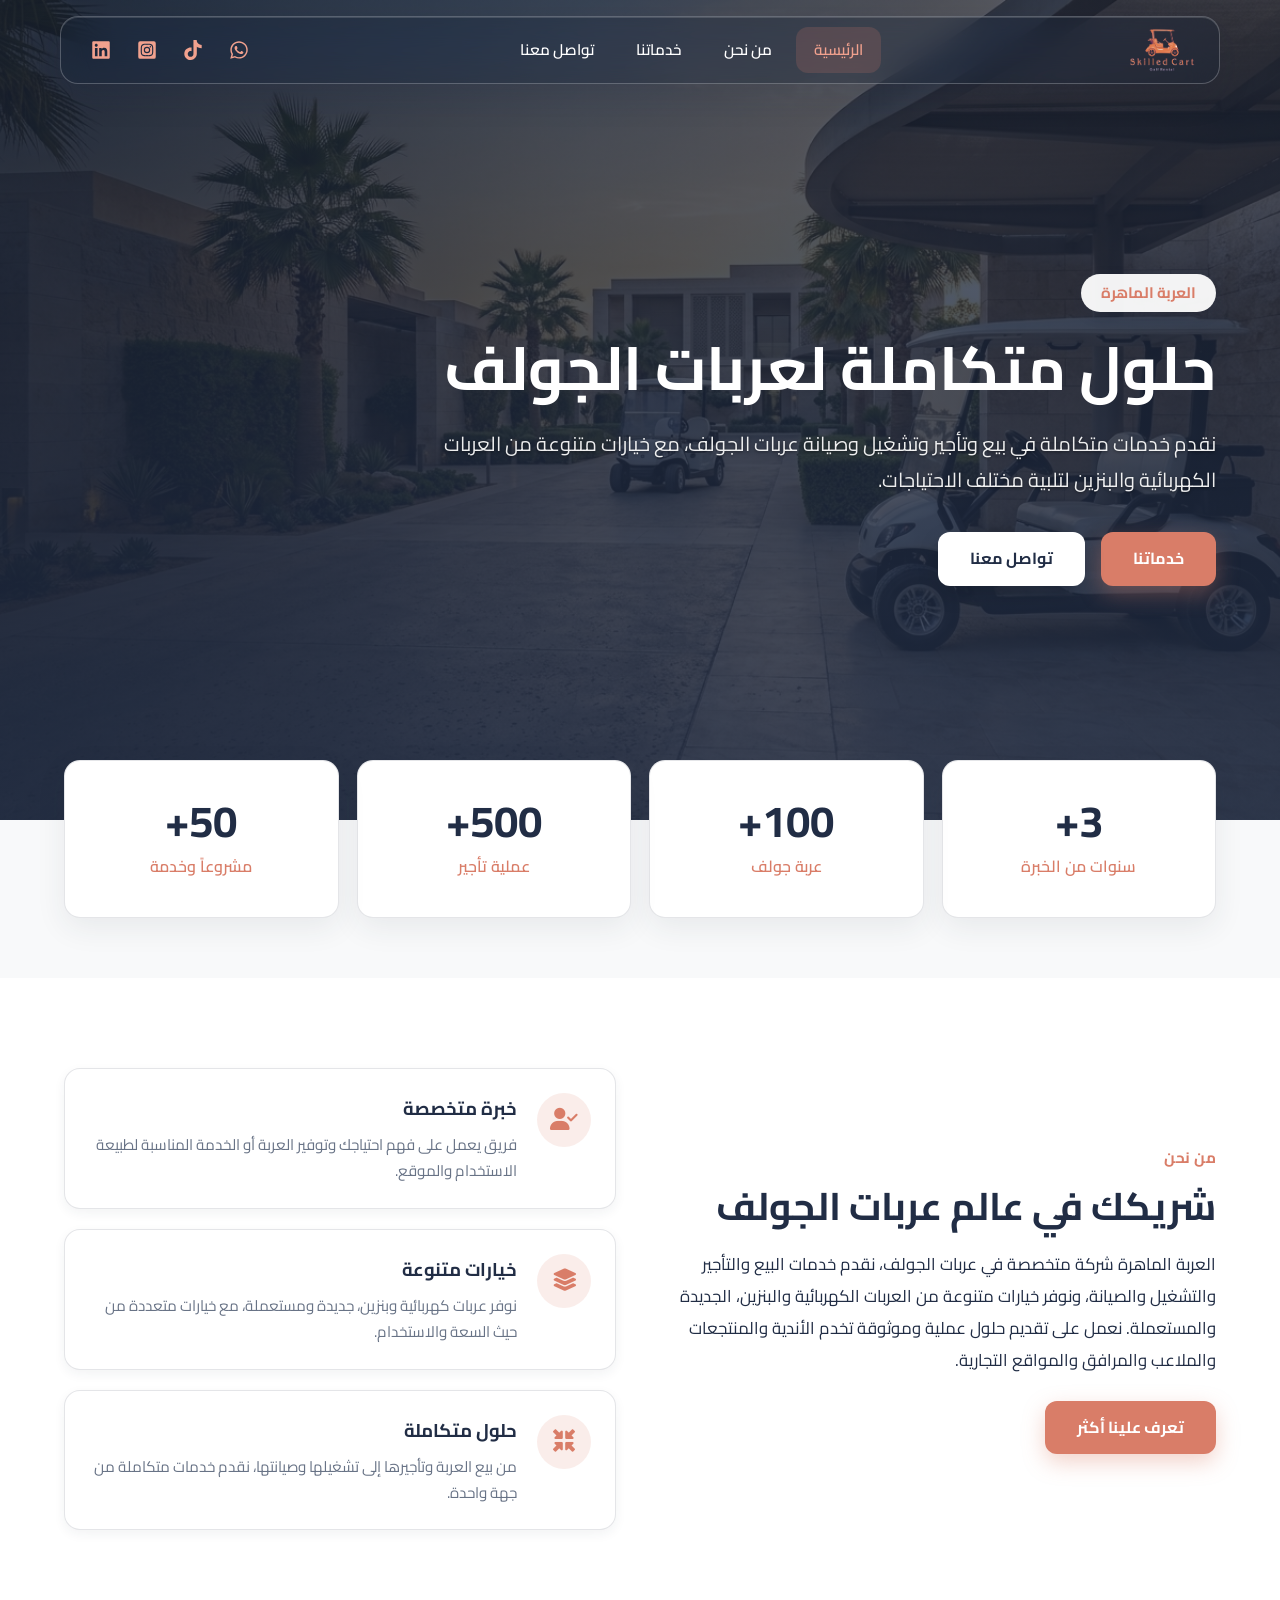
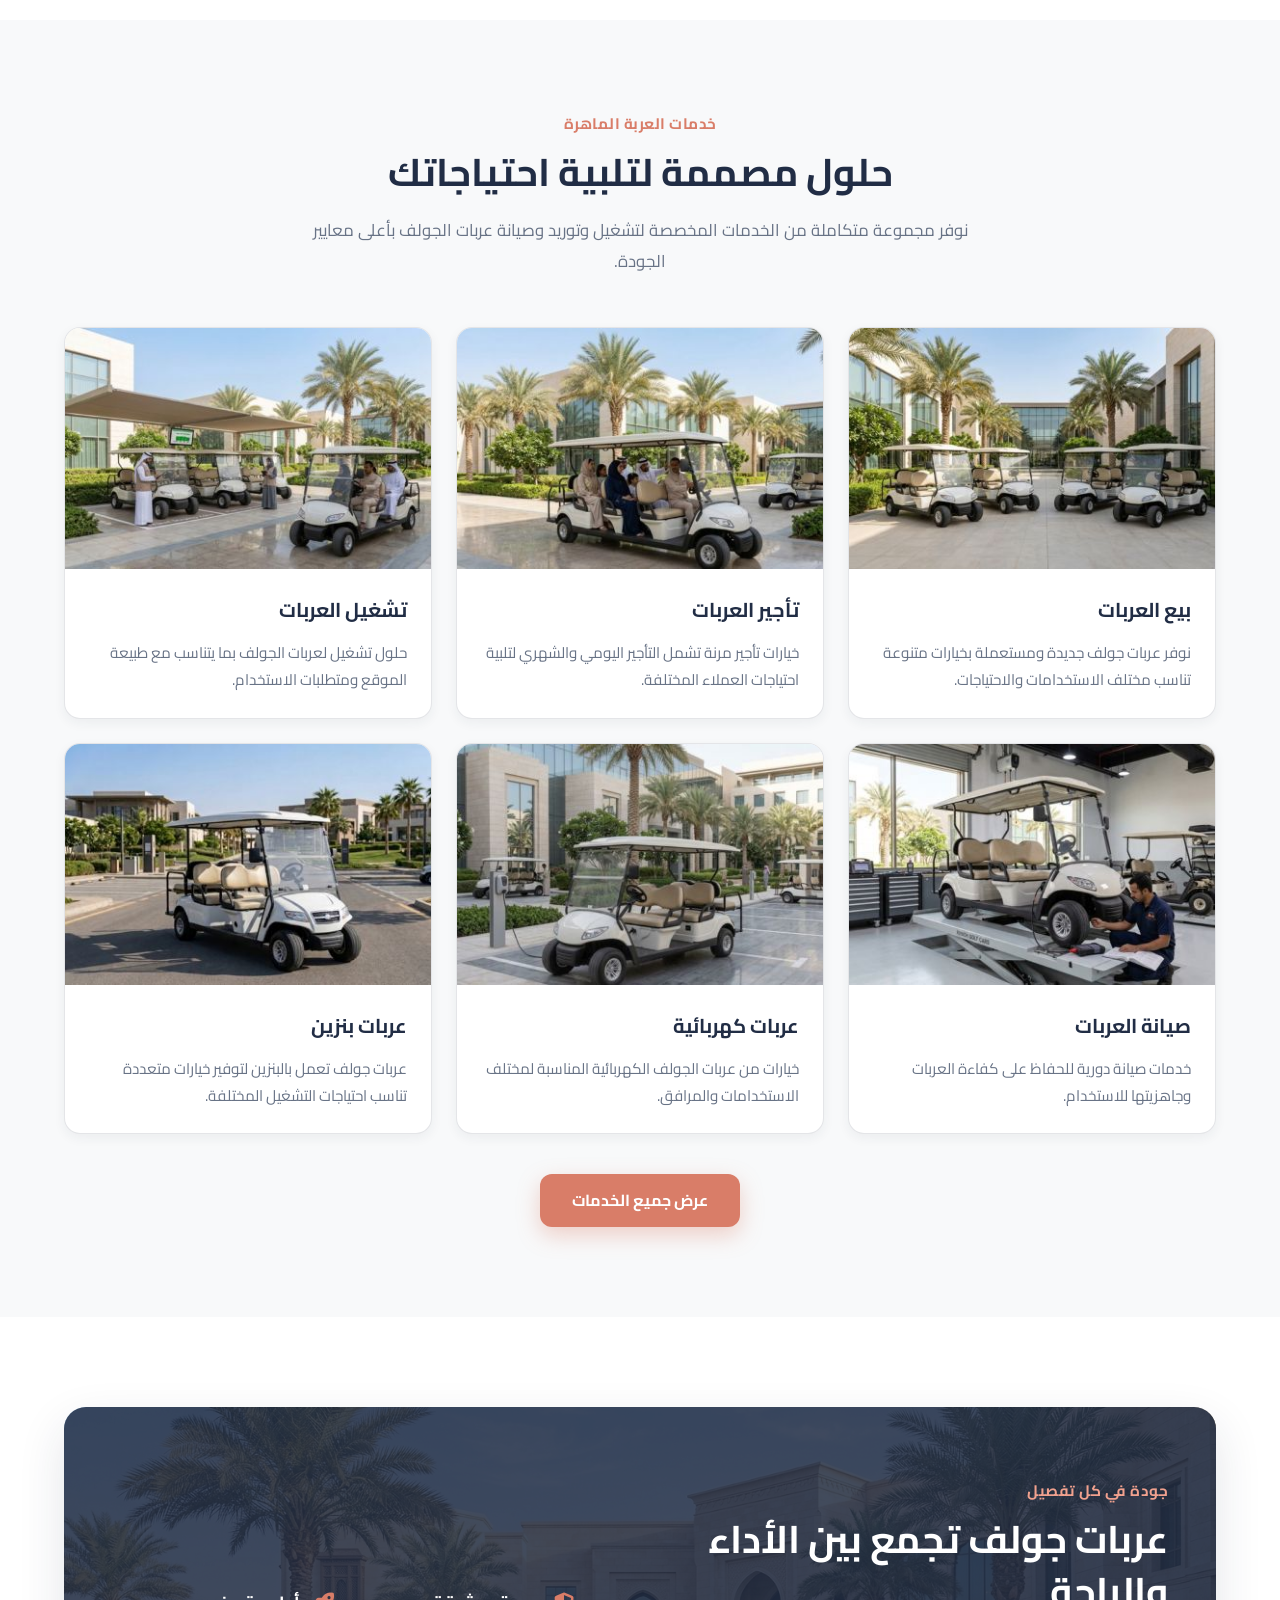
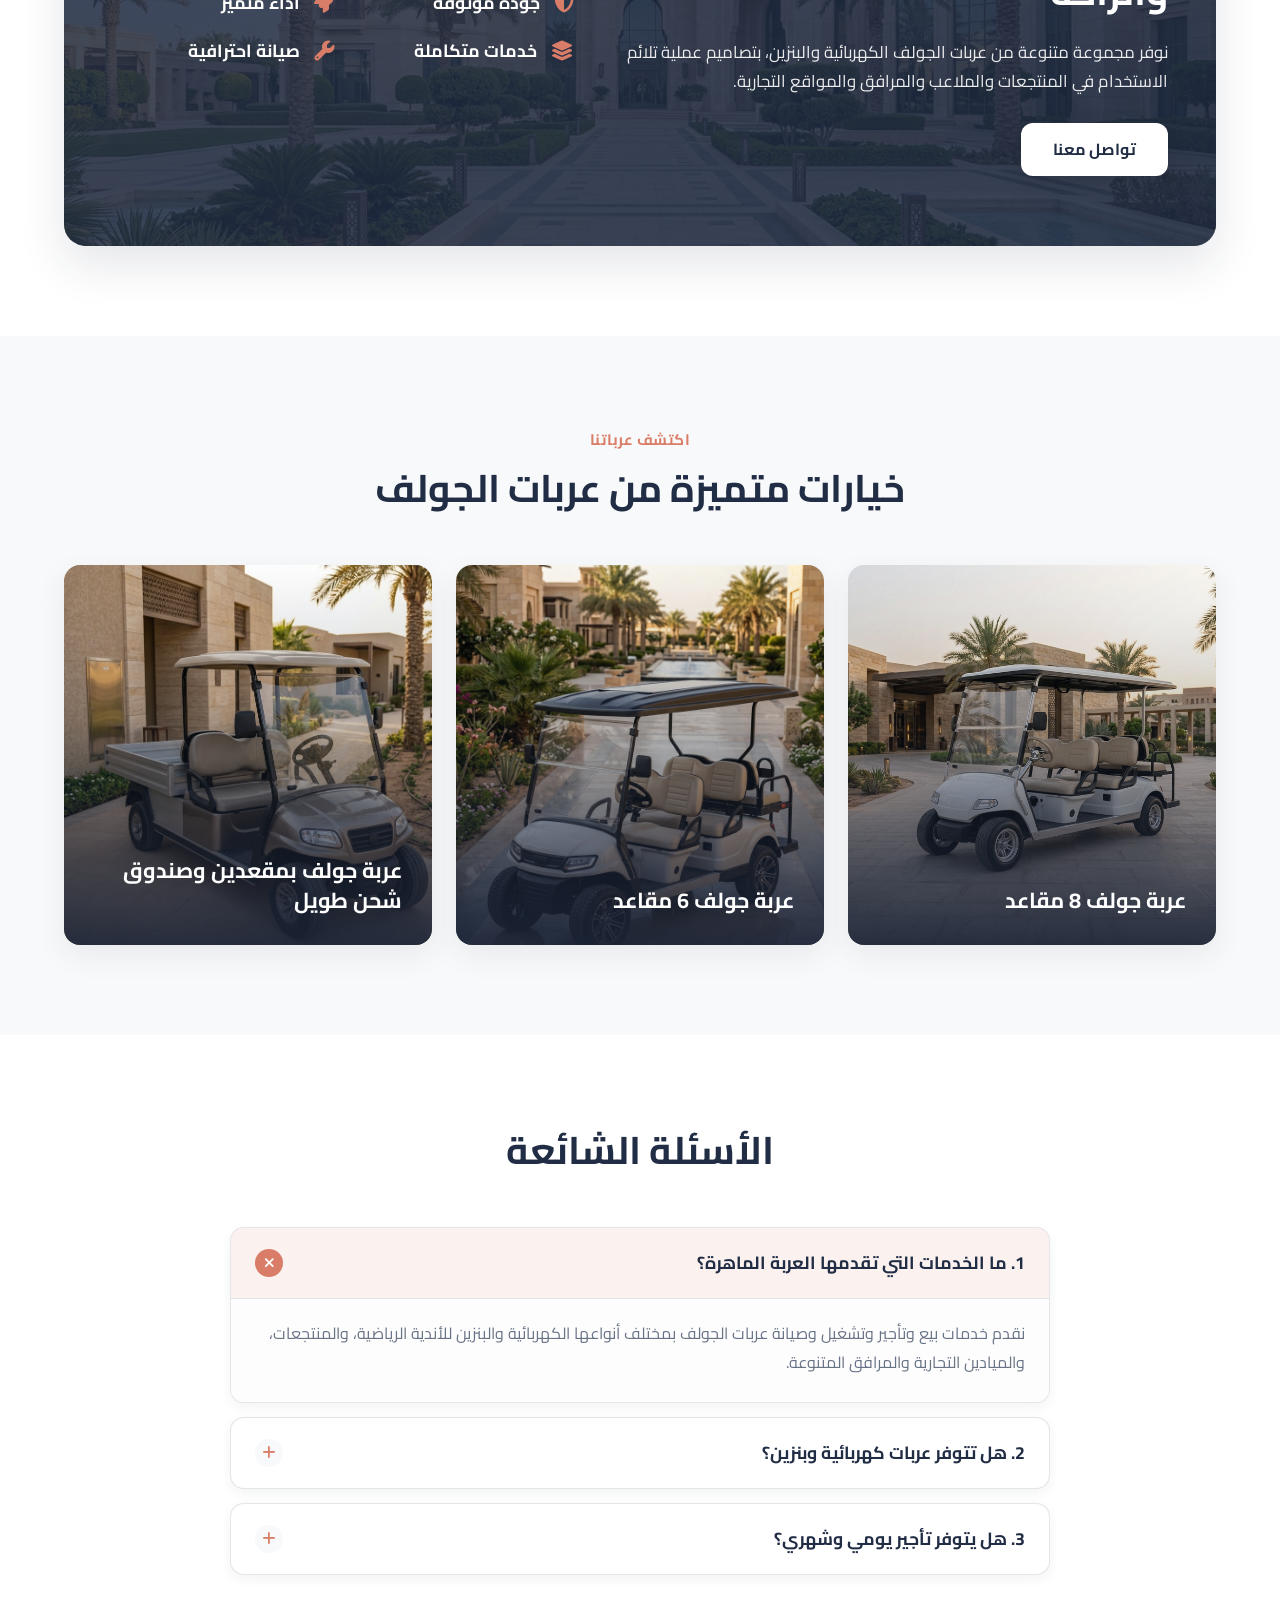
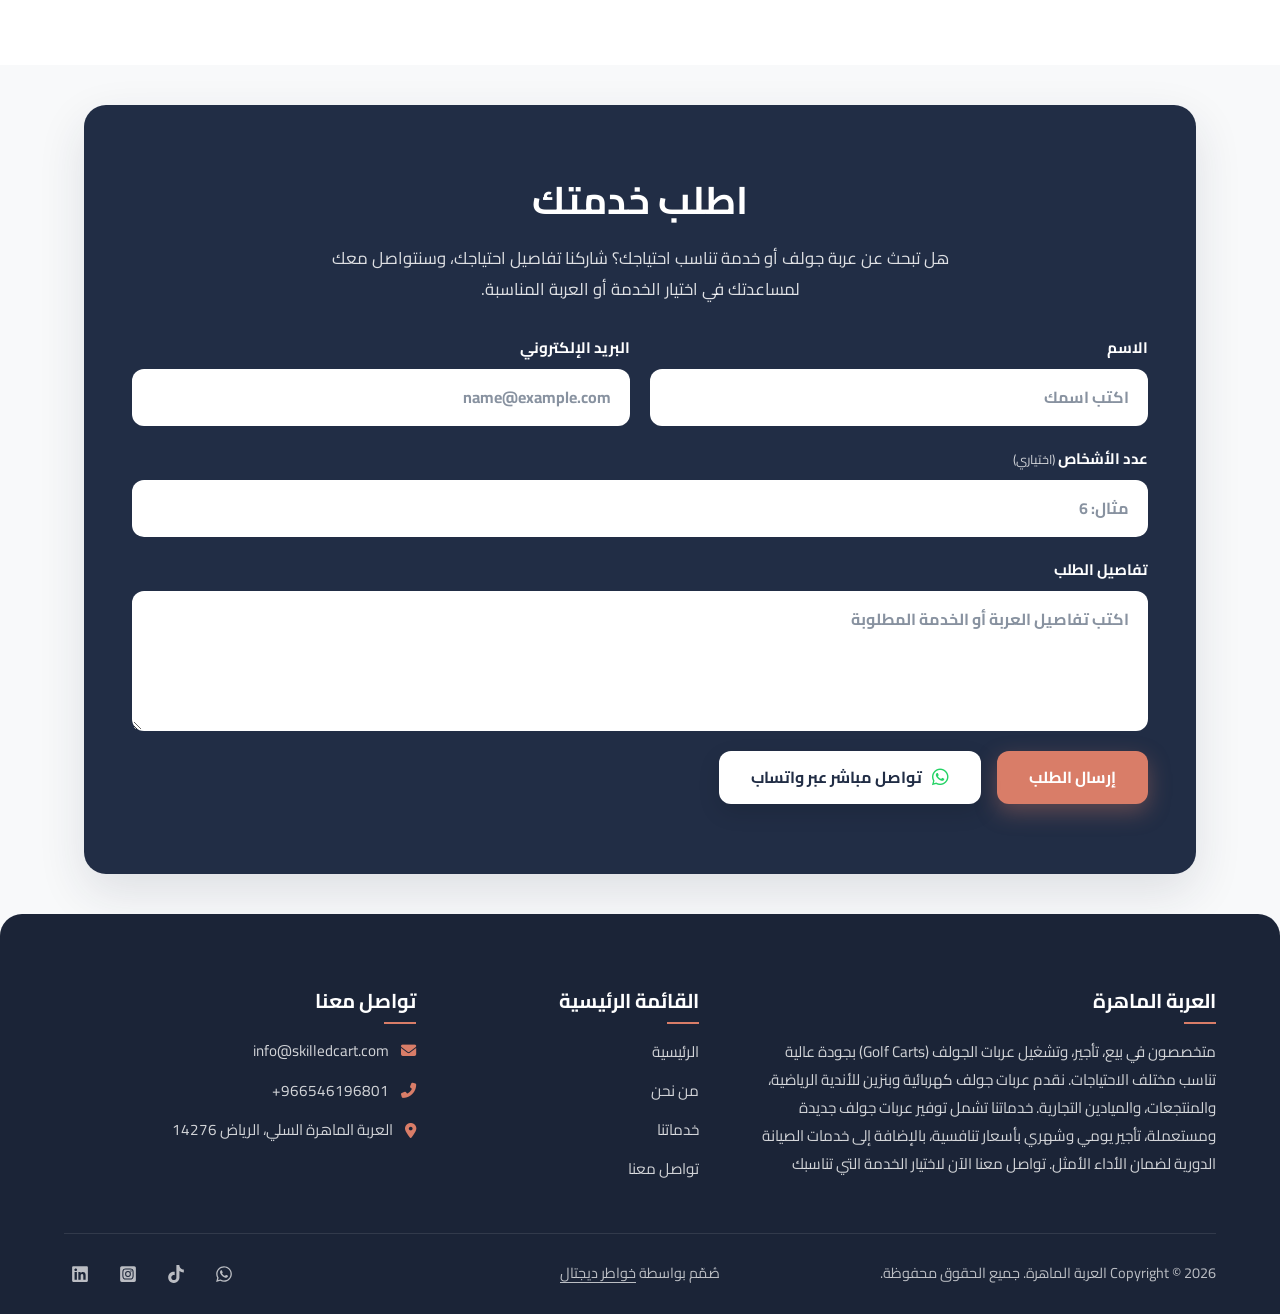
==== commit 255a32d4: "Add Alkhowatir agency credit to site footers" ====
--- a/index.html
+++ b/index.html
@@ -28,7 +28,7 @@
     <link rel="stylesheet" href="https://cdnjs.cloudflare.com/ajax/libs/font-awesome/6.5.1/css/all.min.css">
 
     <!-- Main Stylesheet -->
-    <link rel="stylesheet" href="/assets/css/style.css">
+    <link rel="stylesheet" href="/assets/css/style.css?v=2.2">
 
     <!-- Schema.org Structured Data -->
     <script type="application/ld+json">
@@ -406,7 +406,7 @@
 
                 <label class="rf-field rf-field--full">
                     <span>عدد الأشخاص <small style="font-weight: 400; opacity: 0.8;">(اختياري)</small></span>
-                    <input type="text" name="people" placeholder="مثال: 6" inputmode="numeric" maxlength="20">
+                    <input type="number" name="people" placeholder="مثال: 6" inputmode="numeric" min="1" step="1">
                 </label>
 
                 <label class="rf-field rf-field--full">
@@ -468,6 +468,7 @@
             <!-- Footer Bottom Bar -->
             <div class="footer-bottom">
                 <p>Copyright © 2026 العربة الماهرة. جميع الحقوق محفوظة.</p>
+                <p class="footer-credit">صُمّم بواسطة <a href="https://alkhowatir.store/" target="_blank" rel="noopener noreferrer">خواطر ديجتال</a></p>
                 <div class="footer-social">
                     <a href="https://wa.me/966546196801" target="_blank" rel="noopener noreferrer" aria-label="واتساب">
                         <svg viewBox="0 0 448 512"><path d="M380.9 97.1C339 55.1 283.2 32 223.9 32c-122.4 0-222 99.6-222 222 0 39.1 10.2 77.3 29.6 111L0 480l117.7-30.9c32.4 17.7 68.9 27 106.1 27h.1c122.3 0 224.1-99.6 224.1-222 0-59.3-25.2-115-67.1-157zm-157 341.6c-33.2 0-65.7-8.9-94-25.7l-6.7-4-69.8 18.3L72 359.2l-4.4-7c-18.5-29.4-28.2-63.3-28.2-98.2 0-101.7 82.8-184.5 184.6-184.5 49.3 0 95.6 19.2 130.4 54.1 34.8 34.9 56.2 81.2 56.1 130.5 0 101.8-84.9 184.6-186.6 184.6zm101.2-138.2c-5.5-2.8-32.8-16.2-37.9-18-5.1-1.9-8.8-2.8-12.5 2.8-3.7 5.6-14.3 18-17.6 21.8-3.2 3.7-6.5 4.2-12 1.4-32.6-16.3-54-29.1-75.5-66-5.7-9.8 5.7-9.1 16.3-30.3 1.8-3.7.9-6.9-.5-9.7-1.4-2.8-12.5-30.1-17.1-41.2-4.5-10.8-9.1-9.3-12.5-9.5-3.2-.2-6.9-.2-10.6-.2-3.7 0-9.7 1.4-14.8 6.9-5.1 5.6-19.4 19-19.4 46.3 0 27.3 19.9 53.7 22.6 57.4 2.8 3.7 39.1 59.7 94.8 83.8 35.2 15.2 49 16.5 66.6 13.9 10.7-1.6 32.8-13.4 37.4-26.4 4.6-13 4.6-24.1 3.2-26.4-1.3-2.5-5-3.9-10.5-6.6z"/></svg>
--- a/assets/css/style.css
+++ b/assets/css/style.css
@@ -1282,16 +1282,31 @@
 
 .footer-bottom {
     padding: 24px 0;
-    display: flex;
-    align-items: center;
-    justify-content: space-between;
-    flex-wrap: wrap;
+    display: grid;
+    grid-template-columns: minmax(0, 1fr) auto minmax(0, 1fr);
+    align-items: center;
     gap: 16px;
     font-size: 0.9rem;
     color: rgba(255, 255, 255, 0.7);
 }
 
+.footer-credit {
+    text-align: center;
+}
+
+.footer-credit a {
+    color: inherit;
+    text-decoration: underline;
+    text-underline-offset: 4px;
+}
+
+.footer-credit a:hover,
+.footer-credit a:focus-visible {
+    color: var(--color-primary);
+}
+
 .footer-social {
+    justify-self: end;
     display: flex;
     align-items: center;
     gap: 16px;
@@ -1426,6 +1441,7 @@
     }
 
     .footer-bottom {
+        display: flex;
         flex-direction: column;
         text-align: center;
         gap: 12px;
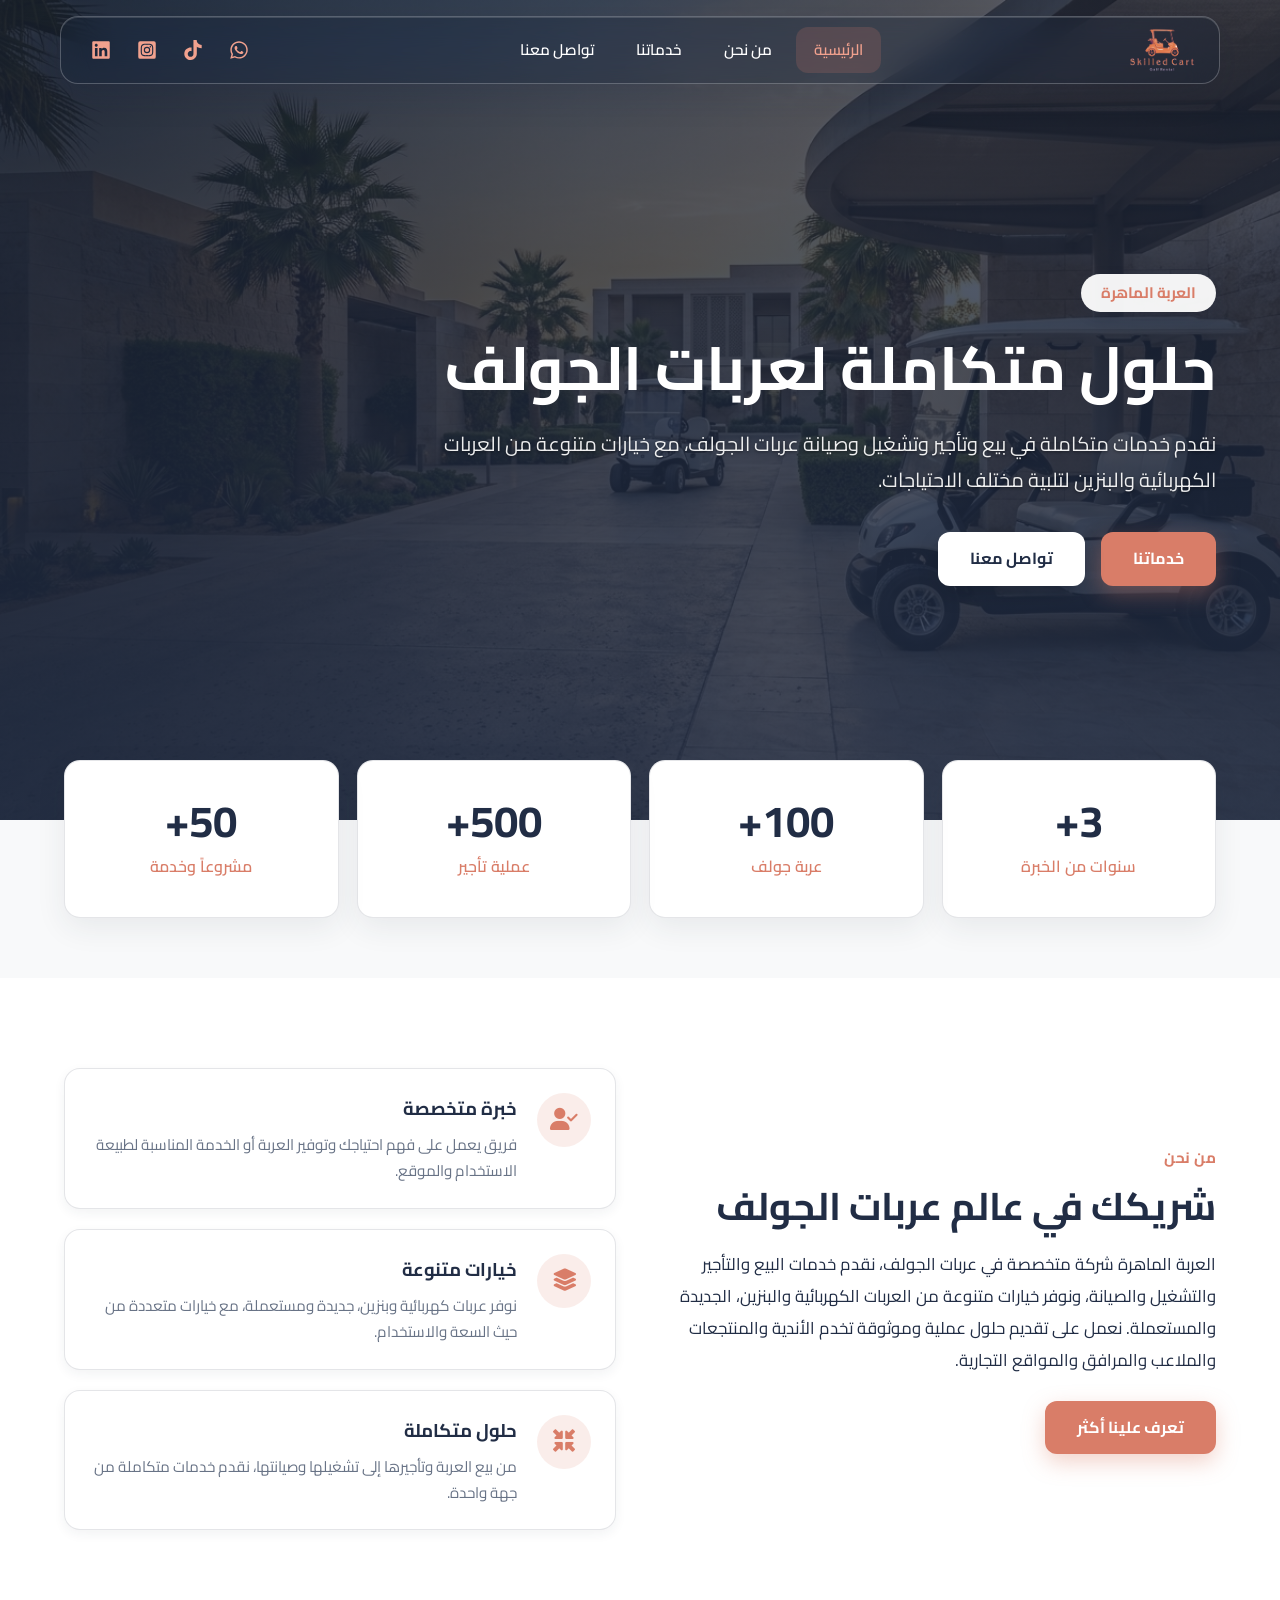
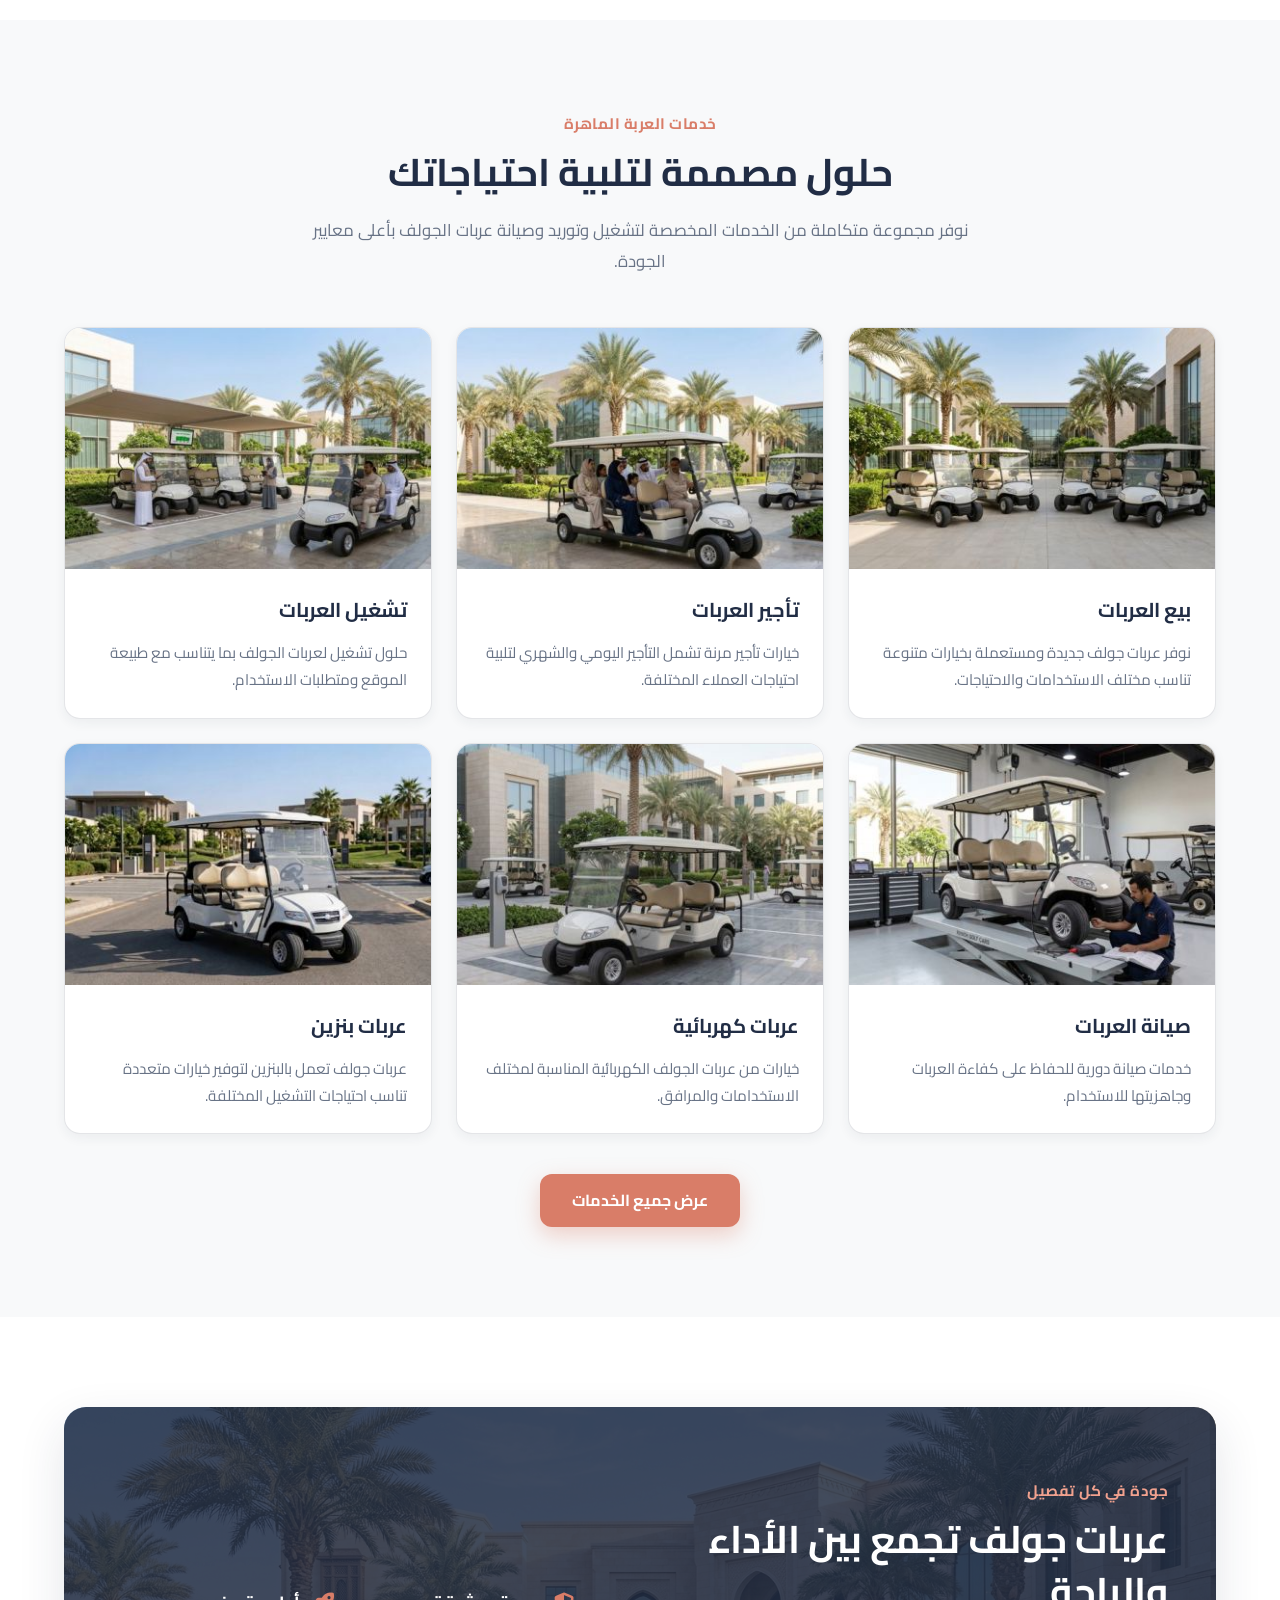
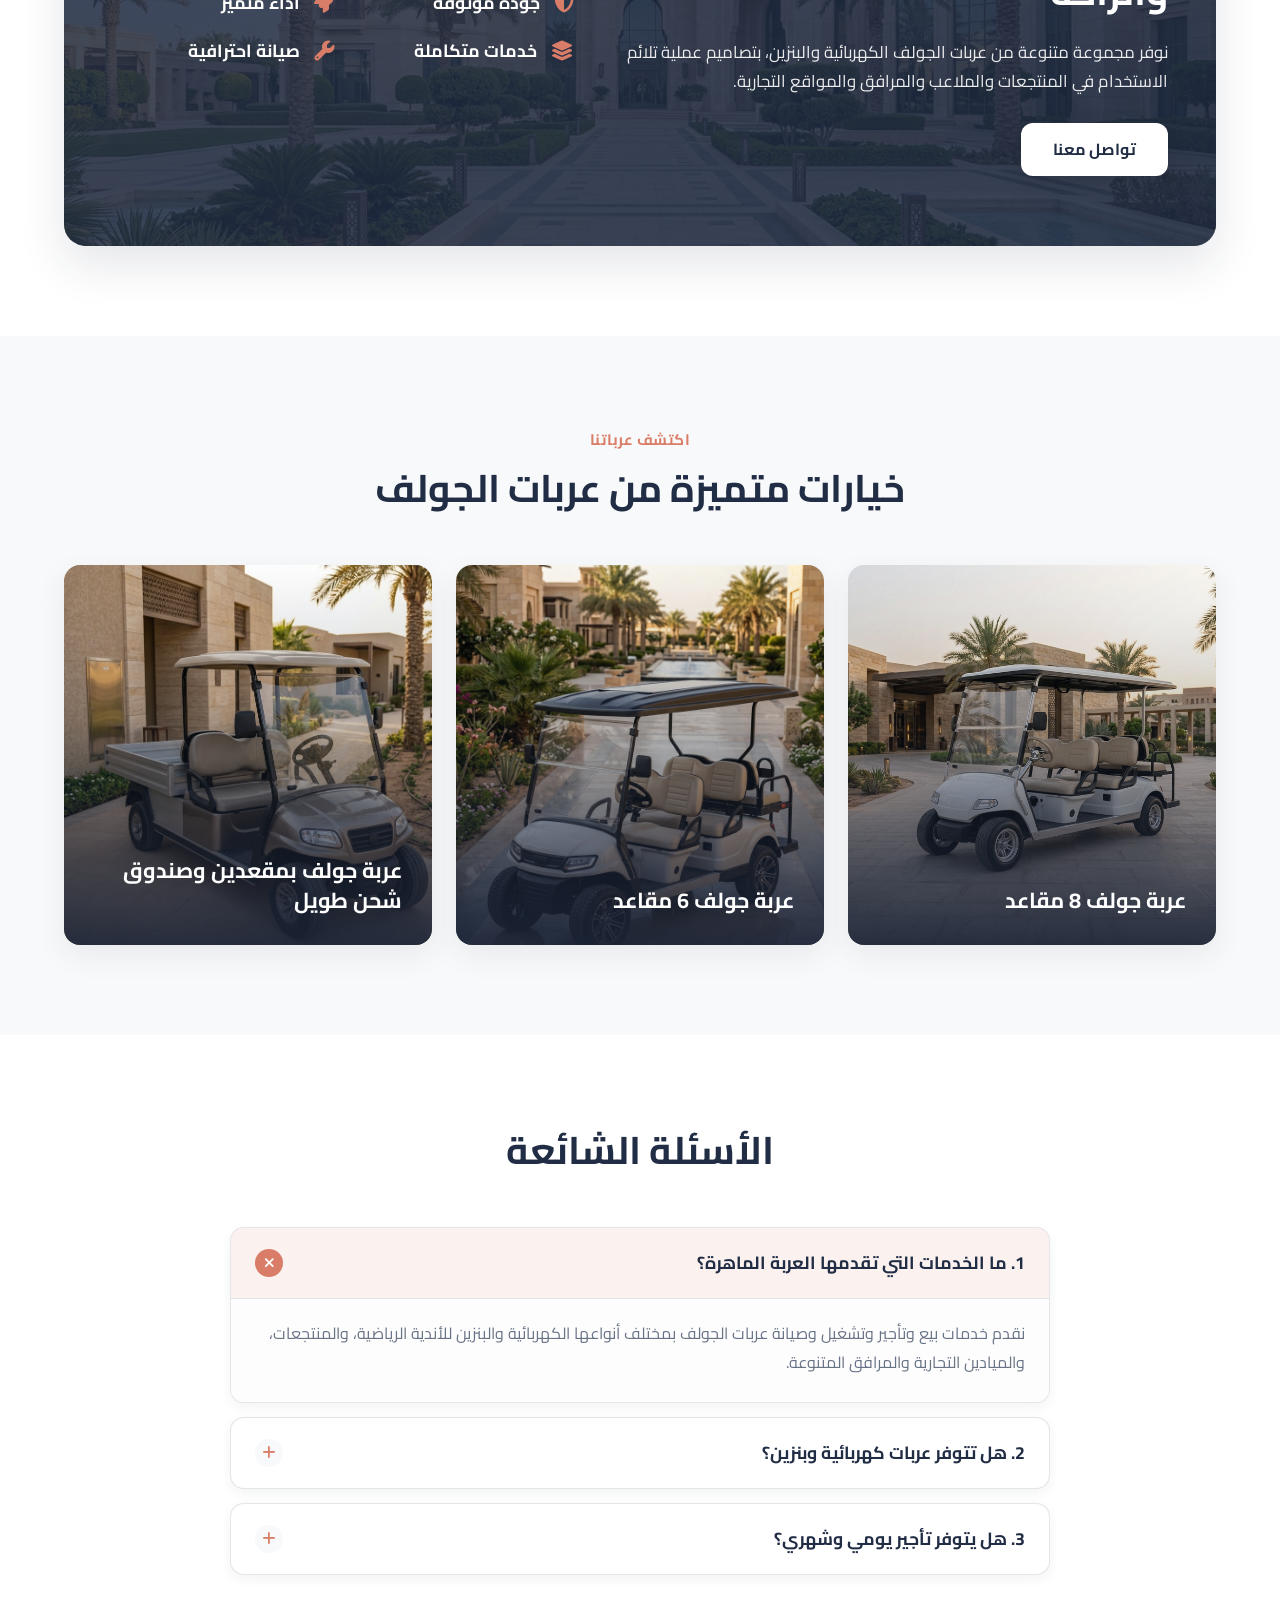
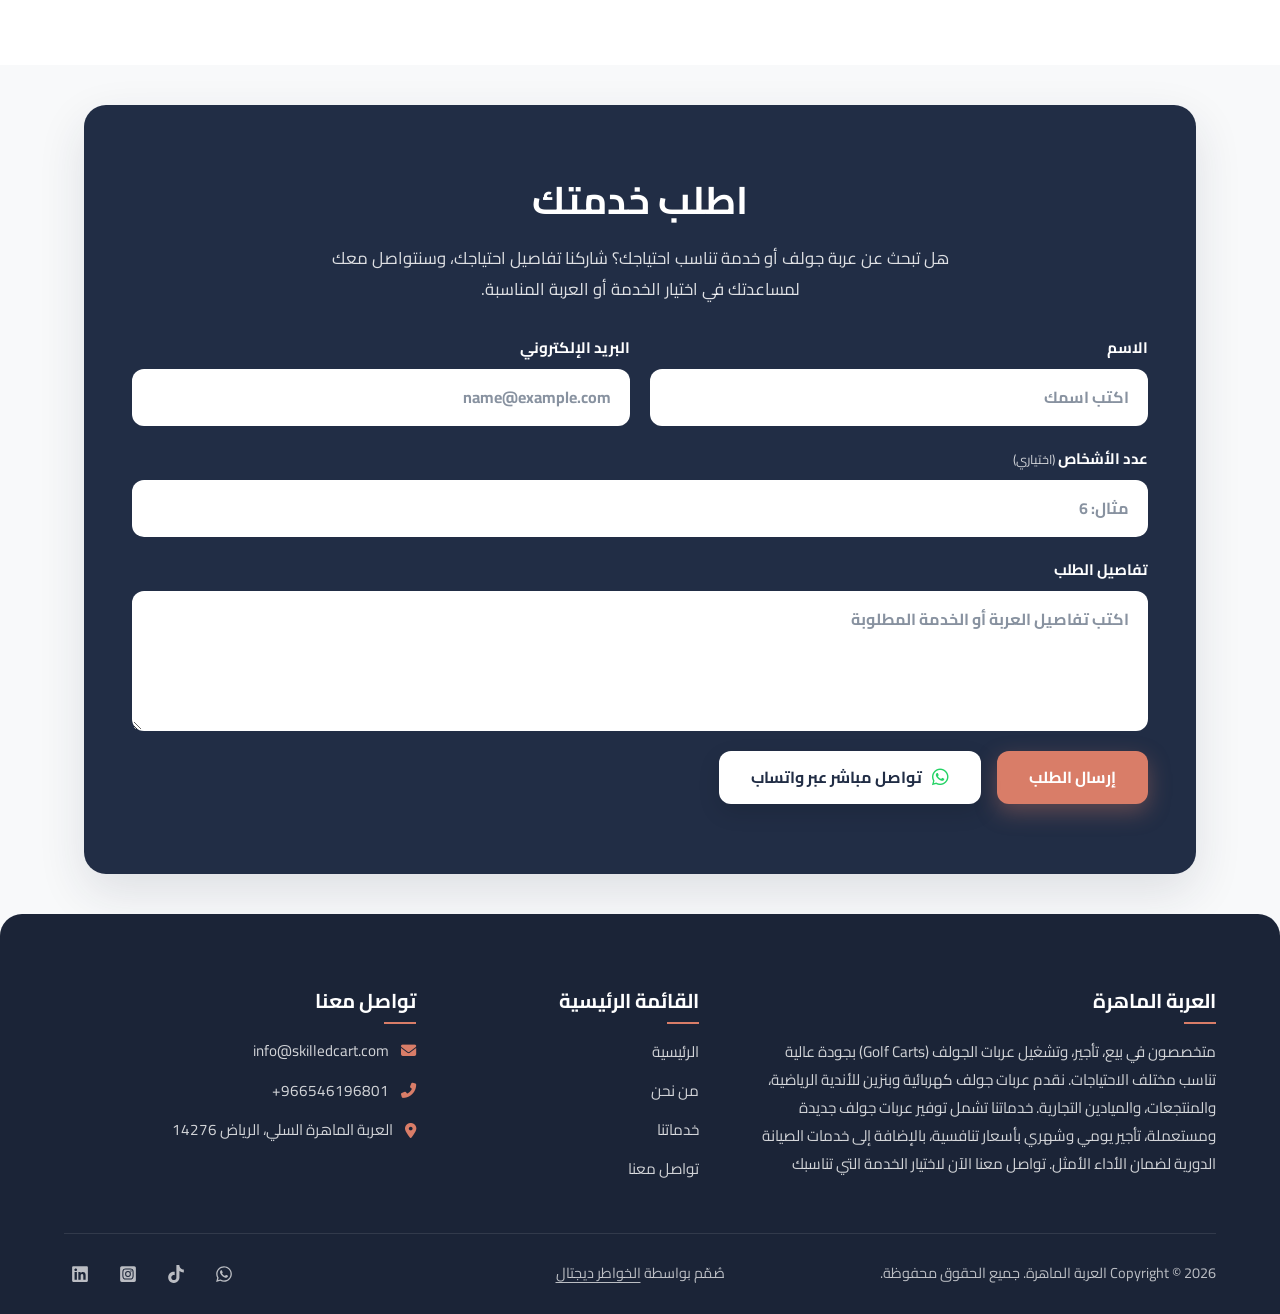
==== commit d555a4cf: "Refresh site pages and styling" ====
--- a/index.html
+++ b/index.html
@@ -1,493 +1,844 @@
-<!DOCTYPE html>
+<!doctype html>
 <html dir="rtl" lang="ar">
-<head>
-    <meta charset="UTF-8">
-    <meta name="viewport" content="width=device-width, initial-scale=1.0">
+  <head>
+    <meta charset="UTF-8" />
+    <meta name="viewport" content="width=device-width, initial-scale=1.0" />
     <title>Home - العربة الماهرة</title>
-    <link rel="canonical" href="https://skilledcart.com/">
-    <meta name="description" content="العربة الماهرة حلول متكاملة لعربات الجولف نقدم خدمات متكاملة في بيع وتأجير وتشغيل وصيانة عربات الجولف، مع خيارات متنوعة من العربات الكهربائية والبنزين لتلبية مختلف الاحتياجات.">
-    <meta name="robots" content="index, follow">
+    <link rel="canonical" href="https://skilledcart.com/" />
+    <meta
+      name="description"
+      content="العربة الماهرة حلول متكاملة لعربات الجولف نقدم خدمات متكاملة في بيع وتأجير وتشغيل وصيانة عربات الجولف، مع خيارات متنوعة من العربات الكهربائية والبنزين لتلبية مختلف الاحتياجات."
+    />
+    <meta name="robots" content="index, follow" />
 
     <!-- Open Graph / Facebook -->
-    <meta property="og:url" content="https://skilledcart.com/">
-    <meta property="og:site_name" content="العربة الماهرة">
-    <meta property="og:locale" content="ar_AR">
-    <meta property="og:type" content="website">
-    <meta property="og:title" content="Home - العربة الماهرة">
-    <meta property="og:description" content="العربة الماهرة حلول متكاملة لعربات الجولف نقدم خدمات متكاملة في بيع وتأجير وتشغيل وصيانة عربات الجولف، مع خيارات متنوعة من العربات الكهربائية والبنزين.">
+    <meta property="og:url" content="https://skilledcart.com/" />
+    <meta property="og:site_name" content="العربة الماهرة" />
+    <meta property="og:locale" content="ar_AR" />
+    <meta property="og:type" content="website" />
+    <meta property="og:title" content="Home - العربة الماهرة" />
+    <meta
+      property="og:description"
+      content="العربة الماهرة حلول متكاملة لعربات الجولف نقدم خدمات متكاملة في بيع وتأجير وتشغيل وصيانة عربات الجولف، مع خيارات متنوعة من العربات الكهربائية والبنزين."
+    />
 
     <!-- Twitter -->
-    <meta name="twitter:card" content="summary_large_image">
-    <meta name="twitter:title" content="Home - العربة الماهرة">
-    <meta name="twitter:description" content="العربة الماهرة حلول متكاملة لعربات الجولف نقدم خدمات متكاملة في بيع وتأجير وتشغيل وصيانة عربات الجولف.">
+    <meta name="twitter:card" content="summary_large_image" />
+    <meta name="twitter:title" content="Home - العربة الماهرة" />
+    <meta
+      name="twitter:description"
+      content="العربة الماهرة حلول متكاملة لعربات الجولف نقدم خدمات متكاملة في بيع وتأجير وتشغيل وصيانة عربات الجولف."
+    />
 
     <!-- Google Fonts & Font Awesome -->
-    <link rel="preconnect" href="https://fonts.googleapis.com">
-    <link rel="preconnect" href="https://fonts.gstatic.com" crossorigin>
-    <link href="https://fonts.googleapis.com/css2?family=Cairo:wght@400;500;600;700;800&family=Montserrat:wght@700&family=Roboto:wght@400;500;700&display=swap" rel="stylesheet">
-    <link rel="stylesheet" href="https://cdnjs.cloudflare.com/ajax/libs/font-awesome/6.5.1/css/all.min.css">
+    <link rel="preconnect" href="https://fonts.googleapis.com" />
+    <link rel="preconnect" href="https://fonts.gstatic.com" crossorigin />
+    <link
+      href="https://fonts.googleapis.com/css2?family=Cairo:wght@400;500;600;700;800&family=Montserrat:wght@700&family=Roboto:wght@400;500;700&display=swap"
+      rel="stylesheet"
+    />
+    <link
+      rel="stylesheet"
+      href="https://cdnjs.cloudflare.com/ajax/libs/font-awesome/6.5.1/css/all.min.css"
+    />
 
     <!-- Main Stylesheet -->
-    <link rel="stylesheet" href="/assets/css/style.css?v=2.2">
+    <link rel="stylesheet" href="/assets/css/style.css?v=2.2" />
 
     <!-- Schema.org Structured Data -->
     <script type="application/ld+json">
-    {
+      {
         "@context": "https://schema.org",
         "@graph": [
-            {
-                "@type": "WebSite",
-                "@id": "https://skilledcart.com/#website",
-                "name": "العربة الماهرة",
-                "url": "https://skilledcart.com/"
-            },
-            {
-                "@type": "WebPage",
-                "@id": "https://skilledcart.com/#webpage",
-                "name": "Home",
-                "url": "https://skilledcart.com/",
-                "inLanguage": "ar",
-                "isPartOf": { "@id": "https://skilledcart.com/#website" }
-            },
-            {
-                "@type": "Organization",
-                "@id": "https://skilledcart.com/#organization",
-                "name": "العربة الماهرة",
-                "url": "https://skilledcart.com/"
-            }
+          {
+            "@type": "WebSite",
+            "@id": "https://skilledcart.com/#website",
+            "name": "العربة الماهرة",
+            "url": "https://skilledcart.com/"
+          },
+          {
+            "@type": "WebPage",
+            "@id": "https://skilledcart.com/#webpage",
+            "name": "Home",
+            "url": "https://skilledcart.com/",
+            "inLanguage": "ar",
+            "isPartOf": { "@id": "https://skilledcart.com/#website" }
+          },
+          {
+            "@type": "Organization",
+            "@id": "https://skilledcart.com/#organization",
+            "name": "العربة الماهرة",
+            "url": "https://skilledcart.com/"
+          }
         ]
-    }
+      }
     </script>
-</head>
-<body>
-
+  </head>
+  <body>
     <!-- Site Header -->
     <header class="site-header" id="masthead">
-        <div class="header-bar">
-            <!-- Brand Logo -->
-            <a href="/" class="header-brand" aria-label="العربة الماهرة">
-                <img src="/assets/images/logo.png" alt="العربة الماهرة">
+      <div class="header-bar">
+        <!-- Brand Logo -->
+        <a href="/" class="header-brand" aria-label="العربة الماهرة">
+          <img src="/assets/images/logo.png" alt="العربة الماهرة" />
+        </a>
+
+        <!-- Desktop Navigation -->
+        <nav class="nav-desktop" aria-label="القائمة الرئيسية">
+          <a href="/" class="nav-link active" aria-current="page">الرئيسية</a>
+          <a href="/about/" class="nav-link">من نحن</a>
+          <a href="/services/" class="nav-link">خدماتنا</a>
+          <a href="/contact-us/" class="nav-link">تواصل معنا</a>
+        </nav>
+
+        <!-- Desktop Social Icons -->
+        <div class="header-social">
+          <a
+            href="https://wa.me/966546196801"
+            target="_blank"
+            rel="noopener noreferrer"
+            aria-label="واتساب"
+          >
+            <svg viewBox="0 0 448 512">
+              <path
+                d="M380.9 97.1C339 55.1 283.2 32 223.9 32c-122.4 0-222 99.6-222 222 0 39.1 10.2 77.3 29.6 111L0 480l117.7-30.9c32.4 17.7 68.9 27 106.1 27h.1c122.3 0 224.1-99.6 224.1-222 0-59.3-25.2-115-67.1-157zm-157 341.6c-33.2 0-65.7-8.9-94-25.7l-6.7-4-69.8 18.3L72 359.2l-4.4-7c-18.5-29.4-28.2-63.3-28.2-98.2 0-101.7 82.8-184.5 184.6-184.5 49.3 0 95.6 19.2 130.4 54.1 34.8 34.9 56.2 81.2 56.1 130.5 0 101.8-84.9 184.6-186.6 184.6zm101.2-138.2c-5.5-2.8-32.8-16.2-37.9-18-5.1-1.9-8.8-2.8-12.5 2.8-3.7 5.6-14.3 18-17.6 21.8-3.2 3.7-6.5 4.2-12 1.4-32.6-16.3-54-29.1-75.5-66-5.7-9.8 5.7-9.1 16.3-30.3 1.8-3.7.9-6.9-.5-9.7-1.4-2.8-12.5-30.1-17.1-41.2-4.5-10.8-9.1-9.3-12.5-9.5-3.2-.2-6.9-.2-10.6-.2-3.7 0-9.7 1.4-14.8 6.9-5.1 5.6-19.4 19-19.4 46.3 0 27.3 19.9 53.7 22.6 57.4 2.8 3.7 39.1 59.7 94.8 83.8 35.2 15.2 49 16.5 66.6 13.9 10.7-1.6 32.8-13.4 37.4-26.4 4.6-13 4.6-24.1 3.2-26.4-1.3-2.5-5-3.9-10.5-6.6z"
+              />
+            </svg>
+          </a>
+          <a
+            href="https://www.tiktok.com/@skilledcartofficial"
+            target="_blank"
+            rel="noopener noreferrer"
+            aria-label="تيك توك"
+          >
+            <svg viewBox="0 0 32 32">
+              <path
+                d="M16.708 0.027c1.745-0.027 3.48-0.011 5.213-0.027 0.105 2.041 0.839 4.12 2.333 5.563 1.491 1.479 3.6 2.156 5.652 2.385v5.369c-1.923-0.063-3.855-0.463-5.6-1.291-0.76-0.344-1.468-0.787-2.161-1.24-0.009 3.896 0.016 7.787-0.025 11.667-0.104 1.864-0.719 3.719-1.803 5.255-1.744 2.557-4.771 4.224-7.88 4.276-1.907 0.109-3.812-0.411-5.437-1.369-2.693-1.588-4.588-4.495-4.864-7.615-0.032-0.667-0.043-1.333-0.016-1.984 0.24-2.537 1.495-4.964 3.443-6.615 2.208-1.923 5.301-2.839 8.197-2.297 0.027 1.975-0.052 3.948-0.052 5.923-1.323-0.428-2.869-0.308-4.025 0.495-0.844 0.547-1.485 1.385-1.819 2.333-0.276 0.676-0.197 1.427-0.181 2.145 0.317 2.188 2.421 4.027 4.667 3.828 1.489-0.016 2.916-0.88 3.692-2.145 0.251-0.443 0.532-0.896 0.547-1.417 0.131-2.385 0.079-4.76 0.095-7.145 0.011-5.375-0.016-10.735 0.025-16.093z"
+              />
+            </svg>
+          </a>
+          <a
+            href="https://www.instagram.com/skilledcart.co/"
+            target="_blank"
+            rel="noopener noreferrer"
+            aria-label="انستغرام"
+          >
+            <svg viewBox="0 0 448 512">
+              <path
+                d="M224,202.66A53.34,53.34,0,1,0,277.36,256,53.38,53.38,0,0,0,224,202.66Zm124.71-41a54,54,0,0,0-30.41-30.41c-21-8.29-71-6.43-94.3-6.43s-73.25-1.93-94.31,6.43a54,54,0,0,0-30.41,30.41c-8.28,21-6.43,71.05-6.43,94.33S91,329.26,99.32,350.33a54,54,0,0,0,30.41,30.41c21,8.29,71,6.43,94.31,6.43s73.24,1.93,94.3-6.43a54,54,0,0,0,30.41-30.41c8.35-21,6.43-71.05,6.43-94.33S357.1,182.74,348.75,161.67ZM224,338a82,82,0,1,1,82-82A81.9,81.9,0,0,1,224,338Zm85.38-148.3a19.14,19.14,0,1,1,19.13-19.14A19.1,19.1,0,0,1,309.42,189.74ZM400,32H48A48,48,0,0,0,0,80V432a48,48,0,0,0,48,48H400a48,48,0,0,0,48-48V80A48,48,0,0,0,400,32ZM382.88,322c-1.29,25.63-7.14,48.34-25.85,67s-41.4,24.63-67,25.85c-26.41,1.49-105.59,1.49-132,0-25.63-1.29-48.26-7.15-67-25.85s-24.63-41.42-25.85-67c-1.49-26.42-1.49-105.61,0-132,1.29-25.63,7.07-48.34,25.85-67s41.47-24.56,67-25.78c26.41-1.49,105.59-1.49,132,0,25.63,1.29,48.33,7.15,67,25.85s24.63,41.42,25.85,67.05C384.37,216.44,384.37,295.56,382.88,322Z"
+              />
+            </svg>
+          </a>
+          <a
+            href="https://www.linkedin.com/in/maher-aljasem-b56386409/"
+            target="_blank"
+            rel="noopener noreferrer"
+            aria-label="لينكد إن"
+          >
+            <svg viewBox="0 0 448 512">
+              <path
+                d="M416 32H31.9C14.3 32 0 46.5 0 64.3v383.4C0 465.5 14.3 480 31.9 480H416c17.6 0 32-14.5 32-32.3V64.3c0-17.8-14.4-32.3-32-32.3zM135.4 416H69V202.2h66.5V416zm-33.2-243c-21.3 0-38.5-17.3-38.5-38.5S80.9 96 102.2 96c21.2 0 38.5 17.3 38.5 38.5 0 21.3-17.2 38.5-38.5 38.5zm282.1 243h-66.4V312c0-24.8-.5-56.7-34.5-56.7-34.6 0-39.9 27-39.9 54.9V416h-66.4V202.2h63.7v29.2h.9c8.9-16.8 30.6-34.5 62.9-34.5 67.2 0 79.7 44.3 79.7 101.9V416z"
+              />
+            </svg>
+          </a>
+        </div>
+
+        <!-- Mobile Hamburger Toggle -->
+        <button
+          class="mobile-nav-toggle"
+          aria-label="فتح القائمة"
+          aria-expanded="false"
+        >
+          <svg class="icon-hamburger" viewBox="0 0 24 24">
+            <path
+              d="M3 13h18c0.552 0 1-0.448 1-1s-0.448-1-1-1h-18c-0.552 0-1 0.448-1 1s0.448 1 1 1zM3 7h18c0.552 0 1-0.448 1-1s-0.448-1-1-1h-18c-0.552 0-1 0.448-1 1s0.448 1 1 1zM3 19h18c0.552 0 1-0.448 1-1s-0.448-1-1-1h-18c-0.552 0-1 0.448-1 1s0.448 1 1 1z"
+            />
+          </svg>
+          <svg class="icon-close" viewBox="0 0 24 24">
+            <path
+              d="M5.293 6.707l5.293 5.293-5.293 5.293c-0.391 0.391-0.391 1.024 0 1.414s1.024 0.391 1.414 0l5.293-5.293 5.293 5.293c0.391 0.391 1.024 0.391 1.414 0s0.391-1.024 0-1.414l-5.293-5.293 5.293-5.293c0.391-0.391 0.391-1.024 0-1.414s-1.024-0.391-1.414 0l-5.293 5.293-5.293-5.293c-0.391-0.391-1.024-0.391-1.414 0s-0.391 1.024 0 1.414z"
+            />
+          </svg>
+        </button>
+
+        <!-- Mobile Drawer Menu -->
+        <div class="mobile-menu-drawer" id="mobile-drawer">
+          <a href="/" class="nav-link active">الرئيسية</a>
+          <a href="/about/" class="nav-link">من نحن</a>
+          <a href="/services/" class="nav-link">خدماتنا</a>
+          <a href="/contact-us/" class="nav-link">تواصل معنا</a>
+          <div class="mobile-social-wrap">
+            <a
+              href="https://wa.me/966546196801"
+              target="_blank"
+              rel="noopener noreferrer"
+              aria-label="واتساب"
+            >
+              <svg viewBox="0 0 448 512">
+                <path
+                  d="M380.9 97.1C339 55.1 283.2 32 223.9 32c-122.4 0-222 99.6-222 222 0 39.1 10.2 77.3 29.6 111L0 480l117.7-30.9c32.4 17.7 68.9 27 106.1 27h.1c122.3 0 224.1-99.6 224.1-222 0-59.3-25.2-115-67.1-157zm-157 341.6c-33.2 0-65.7-8.9-94-25.7l-6.7-4-69.8 18.3L72 359.2l-4.4-7c-18.5-29.4-28.2-63.3-28.2-98.2 0-101.7 82.8-184.5 184.6-184.5 49.3 0 95.6 19.2 130.4 54.1 34.8 34.9 56.2 81.2 56.1 130.5 0 101.8-84.9 184.6-186.6 184.6zm101.2-138.2c-5.5-2.8-32.8-16.2-37.9-18-5.1-1.9-8.8-2.8-12.5 2.8-3.7 5.6-14.3 18-17.6 21.8-3.2 3.7-6.5 4.2-12 1.4-32.6-16.3-54-29.1-75.5-66-5.7-9.8 5.7-9.1 16.3-30.3 1.8-3.7.9-6.9-.5-9.7-1.4-2.8-12.5-30.1-17.1-41.2-4.5-10.8-9.1-9.3-12.5-9.5-3.2-.2-6.9-.2-10.6-.2-3.7 0-9.7 1.4-14.8 6.9-5.1 5.6-19.4 19-19.4 46.3 0 27.3 19.9 53.7 22.6 57.4 2.8 3.7 39.1 59.7 94.8 83.8 35.2 15.2 49 16.5 66.6 13.9 10.7-1.6 32.8-13.4 37.4-26.4 4.6-13 4.6-24.1 3.2-26.4-1.3-2.5-5-3.9-10.5-6.6z"
+                />
+              </svg>
             </a>
-
-            <!-- Desktop Navigation -->
-            <nav class="nav-desktop" aria-label="القائمة الرئيسية">
-                <a href="/" class="nav-link active" aria-current="page">الرئيسية</a>
-                <a href="/about/" class="nav-link">من نحن</a>
-                <a href="/services/" class="nav-link">خدماتنا</a>
-                <a href="/contact-us/" class="nav-link">تواصل معنا</a>
-            </nav>
-
-            <!-- Desktop Social Icons -->
-            <div class="header-social">
-                <a href="https://wa.me/966546196801" target="_blank" rel="noopener noreferrer" aria-label="واتساب">
-                    <svg viewBox="0 0 448 512"><path d="M380.9 97.1C339 55.1 283.2 32 223.9 32c-122.4 0-222 99.6-222 222 0 39.1 10.2 77.3 29.6 111L0 480l117.7-30.9c32.4 17.7 68.9 27 106.1 27h.1c122.3 0 224.1-99.6 224.1-222 0-59.3-25.2-115-67.1-157zm-157 341.6c-33.2 0-65.7-8.9-94-25.7l-6.7-4-69.8 18.3L72 359.2l-4.4-7c-18.5-29.4-28.2-63.3-28.2-98.2 0-101.7 82.8-184.5 184.6-184.5 49.3 0 95.6 19.2 130.4 54.1 34.8 34.9 56.2 81.2 56.1 130.5 0 101.8-84.9 184.6-186.6 184.6zm101.2-138.2c-5.5-2.8-32.8-16.2-37.9-18-5.1-1.9-8.8-2.8-12.5 2.8-3.7 5.6-14.3 18-17.6 21.8-3.2 3.7-6.5 4.2-12 1.4-32.6-16.3-54-29.1-75.5-66-5.7-9.8 5.7-9.1 16.3-30.3 1.8-3.7.9-6.9-.5-9.7-1.4-2.8-12.5-30.1-17.1-41.2-4.5-10.8-9.1-9.3-12.5-9.5-3.2-.2-6.9-.2-10.6-.2-3.7 0-9.7 1.4-14.8 6.9-5.1 5.6-19.4 19-19.4 46.3 0 27.3 19.9 53.7 22.6 57.4 2.8 3.7 39.1 59.7 94.8 83.8 35.2 15.2 49 16.5 66.6 13.9 10.7-1.6 32.8-13.4 37.4-26.4 4.6-13 4.6-24.1 3.2-26.4-1.3-2.5-5-3.9-10.5-6.6z"/></svg>
-                </a>
-                <a href="https://www.tiktok.com/@skilledcartofficial" target="_blank" rel="noopener noreferrer" aria-label="تيك توك">
-                    <svg viewBox="0 0 32 32"><path d="M16.708 0.027c1.745-0.027 3.48-0.011 5.213-0.027 0.105 2.041 0.839 4.12 2.333 5.563 1.491 1.479 3.6 2.156 5.652 2.385v5.369c-1.923-0.063-3.855-0.463-5.6-1.291-0.76-0.344-1.468-0.787-2.161-1.24-0.009 3.896 0.016 7.787-0.025 11.667-0.104 1.864-0.719 3.719-1.803 5.255-1.744 2.557-4.771 4.224-7.88 4.276-1.907 0.109-3.812-0.411-5.437-1.369-2.693-1.588-4.588-4.495-4.864-7.615-0.032-0.667-0.043-1.333-0.016-1.984 0.24-2.537 1.495-4.964 3.443-6.615 2.208-1.923 5.301-2.839 8.197-2.297 0.027 1.975-0.052 3.948-0.052 5.923-1.323-0.428-2.869-0.308-4.025 0.495-0.844 0.547-1.485 1.385-1.819 2.333-0.276 0.676-0.197 1.427-0.181 2.145 0.317 2.188 2.421 4.027 4.667 3.828 1.489-0.016 2.916-0.88 3.692-2.145 0.251-0.443 0.532-0.896 0.547-1.417 0.131-2.385 0.079-4.76 0.095-7.145 0.011-5.375-0.016-10.735 0.025-16.093z"/></svg>
-                </a>
-                <a href="https://www.instagram.com/skilledcart.co/" target="_blank" rel="noopener noreferrer" aria-label="انستغرام">
-                    <svg viewBox="0 0 448 512"><path d="M224,202.66A53.34,53.34,0,1,0,277.36,256,53.38,53.38,0,0,0,224,202.66Zm124.71-41a54,54,0,0,0-30.41-30.41c-21-8.29-71-6.43-94.3-6.43s-73.25-1.93-94.31,6.43a54,54,0,0,0-30.41,30.41c-8.28,21-6.43,71.05-6.43,94.33S91,329.26,99.32,350.33a54,54,0,0,0,30.41,30.41c21,8.29,71,6.43,94.31,6.43s73.24,1.93,94.3-6.43a54,54,0,0,0,30.41-30.41c8.35-21,6.43-71.05,6.43-94.33S357.1,182.74,348.75,161.67ZM224,338a82,82,0,1,1,82-82A81.9,81.9,0,0,1,224,338Zm85.38-148.3a19.14,19.14,0,1,1,19.13-19.14A19.1,19.1,0,0,1,309.42,189.74ZM400,32H48A48,48,0,0,0,0,80V432a48,48,0,0,0,48,48H400a48,48,0,0,0,48-48V80A48,48,0,0,0,400,32ZM382.88,322c-1.29,25.63-7.14,48.34-25.85,67s-41.4,24.63-67,25.85c-26.41,1.49-105.59,1.49-132,0-25.63-1.29-48.26-7.15-67-25.85s-24.63-41.42-25.85-67c-1.49-26.42-1.49-105.61,0-132,1.29-25.63,7.07-48.34,25.85-67s41.47-24.56,67-25.78c26.41-1.49,105.59-1.49,132,0,25.63,1.29,48.33,7.15,67,25.85s24.63,41.42,25.85,67.05C384.37,216.44,384.37,295.56,382.88,322Z"/></svg>
-                </a>
-                <a href="https://www.linkedin.com/in/maher-aljasem-b56386409/" target="_blank" rel="noopener noreferrer" aria-label="لينكد إن">
-                    <svg viewBox="0 0 448 512"><path d="M416 32H31.9C14.3 32 0 46.5 0 64.3v383.4C0 465.5 14.3 480 31.9 480H416c17.6 0 32-14.5 32-32.3V64.3c0-17.8-14.4-32.3-32-32.3zM135.4 416H69V202.2h66.5V416zm-33.2-243c-21.3 0-38.5-17.3-38.5-38.5S80.9 96 102.2 96c21.2 0 38.5 17.3 38.5 38.5 0 21.3-17.2 38.5-38.5 38.5zm282.1 243h-66.4V312c0-24.8-.5-56.7-34.5-56.7-34.6 0-39.9 27-39.9 54.9V416h-66.4V202.2h63.7v29.2h.9c8.9-16.8 30.6-34.5 62.9-34.5 67.2 0 79.7 44.3 79.7 101.9V416z"/></svg>
-                </a>
-            </div>
-
-            <!-- Mobile Hamburger Toggle -->
-            <button class="mobile-nav-toggle" aria-label="فتح القائمة" aria-expanded="false">
-                <svg class="icon-hamburger" viewBox="0 0 24 24"><path d="M3 13h18c0.552 0 1-0.448 1-1s-0.448-1-1-1h-18c-0.552 0-1 0.448-1 1s0.448 1 1 1zM3 7h18c0.552 0 1-0.448 1-1s-0.448-1-1-1h-18c-0.552 0-1 0.448-1 1s0.448 1 1 1zM3 19h18c0.552 0 1-0.448 1-1s-0.448-1-1-1h-18c-0.552 0-1 0.448-1 1s0.448 1 1 1z"/></svg>
-                <svg class="icon-close" viewBox="0 0 24 24"><path d="M5.293 6.707l5.293 5.293-5.293 5.293c-0.391 0.391-0.391 1.024 0 1.414s1.024 0.391 1.414 0l5.293-5.293 5.293 5.293c0.391 0.391 1.024 0.391 1.414 0s0.391-1.024 0-1.414l-5.293-5.293 5.293-5.293c0.391-0.391 0.391-1.024 0-1.414s-1.024-0.391-1.414 0l-5.293 5.293-5.293-5.293c-0.391-0.391-1.024-0.391-1.414 0s-0.391 1.024 0 1.414z"/></svg>
-            </button>
-
-            <!-- Mobile Drawer Menu -->
-            <div class="mobile-menu-drawer" id="mobile-drawer">
-                <a href="/" class="nav-link active">الرئيسية</a>
-                <a href="/about/" class="nav-link">من نحن</a>
-                <a href="/services/" class="nav-link">خدماتنا</a>
-                <a href="/contact-us/" class="nav-link">تواصل معنا</a>
-                <div class="mobile-social-wrap">
-                    <a href="https://wa.me/966546196801" target="_blank" rel="noopener noreferrer" aria-label="واتساب">
-                        <svg viewBox="0 0 448 512"><path d="M380.9 97.1C339 55.1 283.2 32 223.9 32c-122.4 0-222 99.6-222 222 0 39.1 10.2 77.3 29.6 111L0 480l117.7-30.9c32.4 17.7 68.9 27 106.1 27h.1c122.3 0 224.1-99.6 224.1-222 0-59.3-25.2-115-67.1-157zm-157 341.6c-33.2 0-65.7-8.9-94-25.7l-6.7-4-69.8 18.3L72 359.2l-4.4-7c-18.5-29.4-28.2-63.3-28.2-98.2 0-101.7 82.8-184.5 184.6-184.5 49.3 0 95.6 19.2 130.4 54.1 34.8 34.9 56.2 81.2 56.1 130.5 0 101.8-84.9 184.6-186.6 184.6zm101.2-138.2c-5.5-2.8-32.8-16.2-37.9-18-5.1-1.9-8.8-2.8-12.5 2.8-3.7 5.6-14.3 18-17.6 21.8-3.2 3.7-6.5 4.2-12 1.4-32.6-16.3-54-29.1-75.5-66-5.7-9.8 5.7-9.1 16.3-30.3 1.8-3.7.9-6.9-.5-9.7-1.4-2.8-12.5-30.1-17.1-41.2-4.5-10.8-9.1-9.3-12.5-9.5-3.2-.2-6.9-.2-10.6-.2-3.7 0-9.7 1.4-14.8 6.9-5.1 5.6-19.4 19-19.4 46.3 0 27.3 19.9 53.7 22.6 57.4 2.8 3.7 39.1 59.7 94.8 83.8 35.2 15.2 49 16.5 66.6 13.9 10.7-1.6 32.8-13.4 37.4-26.4 4.6-13 4.6-24.1 3.2-26.4-1.3-2.5-5-3.9-10.5-6.6z"/></svg>
-                    </a>
-                    <a href="https://www.tiktok.com/@skilledcartofficial" target="_blank" rel="noopener noreferrer" aria-label="تيك توك">
-                        <svg viewBox="0 0 32 32"><path d="M16.708 0.027c1.745-0.027 3.48-0.011 5.213-0.027 0.105 2.041 0.839 4.12 2.333 5.563 1.491 1.479 3.6 2.156 5.652 2.385v5.369c-1.923-0.063-3.855-0.463-5.6-1.291-0.76-0.344-1.468-0.787-2.161-1.24-0.009 3.896 0.016 7.787-0.025 11.667-0.104 1.864-0.719 3.719-1.803 5.255-1.744 2.557-4.771 4.224-7.88 4.276-1.907 0.109-3.812-0.411-5.437-1.369-2.693-1.588-4.588-4.495-4.864-7.615-0.032-0.667-0.043-1.333-0.016-1.984 0.24-2.537 1.495-4.964 3.443-6.615 2.208-1.923 5.301-2.839 8.197-2.297 0.027 1.975-0.052 3.948-0.052 5.923-1.323-0.428-2.869-0.308-4.025 0.495-0.844 0.547-1.485 1.385-1.819 2.333-0.276 0.676-0.197 1.427-0.181 2.145 0.317 2.188 2.421 4.027 4.667 3.828 1.489-0.016 2.916-0.88 3.692-2.145 0.251-0.443 0.532-0.896 0.547-1.417 0.131-2.385 0.079-4.76 0.095-7.145 0.011-5.375-0.016-10.735 0.025-16.093z"/></svg>
-                    </a>
-                    <a href="https://www.instagram.com/skilledcart.co/" target="_blank" rel="noopener noreferrer" aria-label="انستغرام">
-                        <svg viewBox="0 0 448 512"><path d="M224,202.66A53.34,53.34,0,1,0,277.36,256,53.38,53.38,0,0,0,224,202.66Zm124.71-41a54,54,0,0,0-30.41-30.41c-21-8.29-71-6.43-94.3-6.43s-73.25-1.93-94.31,6.43a54,54,0,0,0-30.41,30.41c-8.28,21-6.43,71.05-6.43,94.33S91,329.26,99.32,350.33a54,54,0,0,0,30.41,30.41c21,8.29,71,6.43,94.31,6.43s73.24,1.93,94.3-6.43a54,54,0,0,0,30.41-30.41c8.35-21,6.43-71.05,6.43-94.33S357.1,182.74,348.75,161.67ZM224,338a82,82,0,1,1,82-82A81.9,81.9,0,0,1,224,338Zm85.38-148.3a19.14,19.14,0,1,1,19.13-19.14A19.1,19.1,0,0,1,309.42,189.74ZM400,32H48A48,48,0,0,0,0,80V432a48,48,0,0,0,48,48H400a48,48,0,0,0,48-48V80A48,48,0,0,0,400,32ZM382.88,322c-1.29,25.63-7.14,48.34-25.85,67s-41.4,24.63-67,25.85c-26.41,1.49-105.59,1.49-132,0-25.63-1.29-48.26-7.15-67-25.85s-24.63-41.42-25.85-67c-1.49-26.42-1.49-105.61,0-132,1.29-25.63,7.07-48.34,25.85-67s41.47-24.56,67-25.78c26.41-1.49,105.59-1.49,132,0,25.63,1.29,48.33,7.15,67,25.85s24.63,41.42,25.85,67.05C384.37,216.44,384.37,295.56,382.88,322Z"/></svg>
-                    </a>
-                    <a href="https://www.linkedin.com/in/maher-aljasem-b56386409/" target="_blank" rel="noopener noreferrer" aria-label="لينكد إن">
-                        <svg viewBox="0 0 448 512"><path d="M416 32H31.9C14.3 32 0 46.5 0 64.3v383.4C0 465.5 14.3 480 31.9 480H416c17.6 0 32-14.5 32-32.3V64.3c0-17.8-14.4-32.3-32-32.3zM135.4 416H69V202.2h66.5V416zm-33.2-243c-21.3 0-38.5-17.3-38.5-38.5S80.9 96 102.2 96c21.2 0 38.5 17.3 38.5 38.5 0 21.3-17.2 38.5-38.5 38.5zm282.1 243h-66.4V312c0-24.8-.5-56.7-34.5-56.7-34.6 0-39.9 27-39.9 54.9V416h-66.4V202.2h63.7v29.2h.9c8.9-16.8 30.6-34.5 62.9-34.5 67.2 0 79.7 44.3 79.7 101.9V416z"/></svg>
-                    </a>
-                </div>
-            </div>
-        </div>
+            <a
+              href="https://www.tiktok.com/@skilledcartofficial"
+              target="_blank"
+              rel="noopener noreferrer"
+              aria-label="تيك توك"
+            >
+              <svg viewBox="0 0 32 32">
+                <path
+                  d="M16.708 0.027c1.745-0.027 3.48-0.011 5.213-0.027 0.105 2.041 0.839 4.12 2.333 5.563 1.491 1.479 3.6 2.156 5.652 2.385v5.369c-1.923-0.063-3.855-0.463-5.6-1.291-0.76-0.344-1.468-0.787-2.161-1.24-0.009 3.896 0.016 7.787-0.025 11.667-0.104 1.864-0.719 3.719-1.803 5.255-1.744 2.557-4.771 4.224-7.88 4.276-1.907 0.109-3.812-0.411-5.437-1.369-2.693-1.588-4.588-4.495-4.864-7.615-0.032-0.667-0.043-1.333-0.016-1.984 0.24-2.537 1.495-4.964 3.443-6.615 2.208-1.923 5.301-2.839 8.197-2.297 0.027 1.975-0.052 3.948-0.052 5.923-1.323-0.428-2.869-0.308-4.025 0.495-0.844 0.547-1.485 1.385-1.819 2.333-0.276 0.676-0.197 1.427-0.181 2.145 0.317 2.188 2.421 4.027 4.667 3.828 1.489-0.016 2.916-0.88 3.692-2.145 0.251-0.443 0.532-0.896 0.547-1.417 0.131-2.385 0.079-4.76 0.095-7.145 0.011-5.375-0.016-10.735 0.025-16.093z"
+                />
+              </svg>
+            </a>
+            <a
+              href="https://www.instagram.com/skilledcart.co/"
+              target="_blank"
+              rel="noopener noreferrer"
+              aria-label="انستغرام"
+            >
+              <svg viewBox="0 0 448 512">
+                <path
+                  d="M224,202.66A53.34,53.34,0,1,0,277.36,256,53.38,53.38,0,0,0,224,202.66Zm124.71-41a54,54,0,0,0-30.41-30.41c-21-8.29-71-6.43-94.3-6.43s-73.25-1.93-94.31,6.43a54,54,0,0,0-30.41,30.41c-8.28,21-6.43,71.05-6.43,94.33S91,329.26,99.32,350.33a54,54,0,0,0,30.41,30.41c21,8.29,71,6.43,94.31,6.43s73.24,1.93,94.3-6.43a54,54,0,0,0,30.41-30.41c8.35-21,6.43-71.05,6.43-94.33S357.1,182.74,348.75,161.67ZM224,338a82,82,0,1,1,82-82A81.9,81.9,0,0,1,224,338Zm85.38-148.3a19.14,19.14,0,1,1,19.13-19.14A19.1,19.1,0,0,1,309.42,189.74ZM400,32H48A48,48,0,0,0,0,80V432a48,48,0,0,0,48,48H400a48,48,0,0,0,48-48V80A48,48,0,0,0,400,32ZM382.88,322c-1.29,25.63-7.14,48.34-25.85,67s-41.4,24.63-67,25.85c-26.41,1.49-105.59,1.49-132,0-25.63-1.29-48.26-7.15-67-25.85s-24.63-41.42-25.85-67c-1.49-26.42-1.49-105.61,0-132,1.29-25.63,7.07-48.34,25.85-67s41.47-24.56,67-25.78c26.41-1.49,105.59-1.49,132,0,25.63,1.29,48.33,7.15,67,25.85s24.63,41.42,25.85,67.05C384.37,216.44,384.37,295.56,382.88,322Z"
+                />
+              </svg>
+            </a>
+            <a
+              href="https://www.linkedin.com/in/maher-aljasem-b56386409/"
+              target="_blank"
+              rel="noopener noreferrer"
+              aria-label="لينكد إن"
+            >
+              <svg viewBox="0 0 448 512">
+                <path
+                  d="M416 32H31.9C14.3 32 0 46.5 0 64.3v383.4C0 465.5 14.3 480 31.9 480H416c17.6 0 32-14.5 32-32.3V64.3c0-17.8-14.4-32.3-32-32.3zM135.4 416H69V202.2h66.5V416zm-33.2-243c-21.3 0-38.5-17.3-38.5-38.5S80.9 96 102.2 96c21.2 0 38.5 17.3 38.5 38.5 0 21.3-17.2 38.5-38.5 38.5zm282.1 243h-66.4V312c0-24.8-.5-56.7-34.5-56.7-34.6 0-39.9 27-39.9 54.9V416h-66.4V202.2h63.7v29.2h.9c8.9-16.8 30.6-34.5 62.9-34.5 67.2 0 79.7 44.3 79.7 101.9V416z"
+                />
+              </svg>
+            </a>
+          </div>
+        </div>
+      </div>
     </header>
 
     <!-- Hero Section -->
-    <section class="hero-section" style="background-image: url('/assets/images/motion-bg-06.png');">
-        <div class="container">
-            <div class="hero-content">
-                <span class="hero-eyebrow">العربة الماهرة</span>
-                <h1 class="hero-title">حلول متكاملة لعربات الجولف</h1>
-                <p class="hero-desc">نقدم خدمات متكاملة في بيع وتأجير وتشغيل وصيانة عربات الجولف، مع خيارات متنوعة من العربات الكهربائية والبنزين لتلبية مختلف الاحتياجات.</p>
-                <div class="hero-actions">
-                    <a href="/services/" class="btn btn-primary">خدماتنا</a>
-                    <a href="/contact-us/" class="btn btn-secondary">تواصل معنا</a>
-                </div>
-            </div>
-        </div>
+    <section
+      class="hero-section"
+      style="background-image: url(&quot;/assets/images/motion-bg-06.png&quot;)"
+    >
+      <div class="container">
+        <div class="hero-content">
+          <span class="hero-eyebrow">العربة الماهرة</span>
+          <h1 class="hero-title">حلول متكاملة لعربات الجولف</h1>
+          <p class="hero-desc">
+            نقدم خدمات متكاملة في بيع وتأجير وتشغيل وصيانة عربات الجولف، مع
+            خيارات متنوعة من العربات الكهربائية والبنزين لتلبية مختلف
+            الاحتياجات.
+          </p>
+          <div class="hero-actions">
+            <a href="/services/" class="btn btn-primary">خدماتنا</a>
+            <a href="/contact-us/" class="btn btn-secondary">تواصل معنا</a>
+          </div>
+        </div>
+      </div>
     </section>
 
     <!-- Numbers / Stats Counters -->
     <div class="stats-section">
-        <div class="container">
-            <div class="stats-grid">
-                <div class="stat-card">
-                    <div class="stat-number">+3</div>
-                    <div class="stat-title">سنوات من الخبرة</div>
-                </div>
-                <div class="stat-card">
-                    <div class="stat-number">+100</div>
-                    <div class="stat-title">عربة جولف</div>
-                </div>
-                <div class="stat-card">
-                    <div class="stat-number">+500</div>
-                    <div class="stat-title">عملية تأجير</div>
-                </div>
-                <div class="stat-card">
-                    <div class="stat-number">+50</div>
-                    <div class="stat-title">مشروعاً وخدمة</div>
-                </div>
-            </div>
-        </div>
+      <div class="container">
+        <div class="stats-grid">
+          <div class="stat-card">
+            <div class="stat-number">+3</div>
+            <div class="stat-title">سنوات من الخبرة</div>
+          </div>
+          <div class="stat-card">
+            <div class="stat-number">+100</div>
+            <div class="stat-title">عربة جولف</div>
+          </div>
+          <div class="stat-card">
+            <div class="stat-number">+500</div>
+            <div class="stat-title">عملية تأجير</div>
+          </div>
+          <div class="stat-card">
+            <div class="stat-number">+50</div>
+            <div class="stat-title">مشروعاً وخدمة</div>
+          </div>
+        </div>
+      </div>
     </div>
 
     <!-- About Overview Section -->
     <section class="section section-bg-white">
-        <div class="container">
-            <div class="two-col-grid">
-                <div class="two-col-text">
-                    <span class="section-subtitle">من نحن</span>
-                    <h2 class="section-title">شريكك في عالم عربات الجولف</h2>
-                    <p>العربة الماهرة شركة متخصصة في عربات الجولف، نقدم خدمات البيع والتأجير والتشغيل والصيانة، ونوفر خيارات متنوعة من العربات الكهربائية والبنزين، الجديدة والمستعملة. نعمل على تقديم حلول عملية وموثوقة تخدم الأندية والمنتجعات والملاعب والمرافق والمواقع التجارية.</p>
-                    <a href="/about/" class="btn btn-primary">تعرف علينا أكثر</a>
-                </div>
-                <div class="feature-cards-grid">
-                    <div class="feature-box">
-                        <div class="feature-icon"><i class="fas fa-user-check"></i></div>
-                        <div class="feature-box-content">
-                            <h3>خبرة متخصصة</h3>
-                            <p>فريق يعمل على فهم احتياجك وتوفير العربة أو الخدمة المناسبة لطبيعة الاستخدام والموقع.</p>
-                        </div>
-                    </div>
-                    <div class="feature-box">
-                        <div class="feature-icon"><i class="fas fa-layer-group"></i></div>
-                        <div class="feature-box-content">
-                            <h3>خيارات متنوعة</h3>
-                            <p>نوفر عربات كهربائية وبنزين، جديدة ومستعملة، مع خيارات متعددة من حيث السعة والاستخدام.</p>
-                        </div>
-                    </div>
-                    <div class="feature-box">
-                        <div class="feature-icon"><i class="fas fa-compress-arrows-alt"></i></div>
-                        <div class="feature-box-content">
-                            <h3>حلول متكاملة</h3>
-                            <p>من بيع العربة وتأجيرها إلى تشغيلها وصيانتها، نقدم خدمات متكاملة من جهة واحدة.</p>
-                        </div>
-                    </div>
-                </div>
-            </div>
-        </div>
+      <div class="container">
+        <div class="two-col-grid">
+          <div class="two-col-text">
+            <span class="section-subtitle">من نحن</span>
+            <h2 class="section-title">شريكك في عالم عربات الجولف</h2>
+            <p>
+              العربة الماهرة شركة متخصصة في عربات الجولف، نقدم خدمات البيع
+              والتأجير والتشغيل والصيانة، ونوفر خيارات متنوعة من العربات
+              الكهربائية والبنزين، الجديدة والمستعملة. نعمل على تقديم حلول عملية
+              وموثوقة تخدم الأندية والمنتجعات والملاعب والمرافق والمواقع
+              التجارية.
+            </p>
+            <a href="/about/" class="btn btn-primary">تعرف علينا أكثر</a>
+          </div>
+          <div class="feature-cards-grid">
+            <div class="feature-box">
+              <div class="feature-icon"><i class="fas fa-user-check"></i></div>
+              <div class="feature-box-content">
+                <h3>خبرة متخصصة</h3>
+                <p>
+                  فريق يعمل على فهم احتياجك وتوفير العربة أو الخدمة المناسبة
+                  لطبيعة الاستخدام والموقع.
+                </p>
+              </div>
+            </div>
+            <div class="feature-box">
+              <div class="feature-icon"><i class="fas fa-layer-group"></i></div>
+              <div class="feature-box-content">
+                <h3>خيارات متنوعة</h3>
+                <p>
+                  نوفر عربات كهربائية وبنزين، جديدة ومستعملة، مع خيارات متعددة
+                  من حيث السعة والاستخدام.
+                </p>
+              </div>
+            </div>
+            <div class="feature-box">
+              <div class="feature-icon">
+                <i class="fas fa-compress-arrows-alt"></i>
+              </div>
+              <div class="feature-box-content">
+                <h3>حلول متكاملة</h3>
+                <p>
+                  من بيع العربة وتأجيرها إلى تشغيلها وصيانتها، نقدم خدمات
+                  متكاملة من جهة واحدة.
+                </p>
+              </div>
+            </div>
+          </div>
+        </div>
+      </div>
     </section>
 
     <!-- Services Section -->
     <section class="section section-bg-light">
-        <div class="container">
-            <div class="section-header text-center">
-                <span class="section-subtitle">خدمات العربة الماهرة</span>
-                <h2 class="section-title">حلول مصممة لتلبية احتياجاتك</h2>
-                <p class="section-desc">نوفر مجموعة متكاملة من الخدمات المخصصة لتشغيل وتوريد وصيانة عربات الجولف بأعلى معايير الجودة.</p>
-            </div>
-
-            <div class="services-grid">
-                <!-- 1. بيع العربات -->
-                <div class="service-card">
-                    <div class="service-card-img">
-                        <img src="/assets/images/golf-cart-sales.jpg" alt="بيع العربات" loading="lazy">
-                    </div>
-                    <div class="service-card-body">
-                        <h3 class="service-card-title">بيع العربات</h3>
-                        <p class="service-card-desc">نوفر عربات جولف جديدة ومستعملة بخيارات متنوعة تناسب مختلف الاستخدامات والاحتياجات.</p>
-                    </div>
-                </div>
-
-                <!-- 2. تأجير العربات -->
-                <div class="service-card">
-                    <div class="service-card-img">
-                        <img src="/assets/images/golf-cart-rental.jpg" alt="تأجير العربات" loading="lazy">
-                    </div>
-                    <div class="service-card-body">
-                        <h3 class="service-card-title">تأجير العربات</h3>
-                        <p class="service-card-desc">خيارات تأجير مرنة تشمل التأجير اليومي والشهري لتلبية احتياجات العملاء المختلفة.</p>
-                    </div>
-                </div>
-
-                <!-- 3. تشغيل العربات -->
-                <div class="service-card">
-                    <div class="service-card-img">
-                        <img src="/assets/images/golf-cart-operation.jpg" alt="تشغيل العربات" loading="lazy">
-                    </div>
-                    <div class="service-card-body">
-                        <h3 class="service-card-title">تشغيل العربات</h3>
-                        <p class="service-card-desc">حلول تشغيل لعربات الجولف بما يتناسب مع طبيعة الموقع ومتطلبات الاستخدام.</p>
-                    </div>
-                </div>
-
-                <!-- 4. صيانة العربات -->
-                <div class="service-card">
-                    <div class="service-card-img">
-                        <img src="/assets/images/golf-cart-maintenance.jpg" alt="صيانة العربات" loading="lazy">
-                    </div>
-                    <div class="service-card-body">
-                        <h3 class="service-card-title">صيانة العربات</h3>
-                        <p class="service-card-desc">خدمات صيانة دورية للحفاظ على كفاءة العربات وجاهزيتها للاستخدام.</p>
-                    </div>
-                </div>
-
-                <!-- 5. عربات كهربائية -->
-                <div class="service-card">
-                    <div class="service-card-img">
-                        <img src="/assets/images/golf-cart-electric.jpg" alt="عربات كهربائية" loading="lazy">
-                    </div>
-                    <div class="service-card-body">
-                        <h3 class="service-card-title">عربات كهربائية</h3>
-                        <p class="service-card-desc">خيارات من عربات الجولف الكهربائية المناسبة لمختلف الاستخدامات والمرافق.</p>
-                    </div>
-                </div>
-
-                <!-- 6. عربات بنزين -->
-                <div class="service-card">
-                    <div class="service-card-img">
-                        <img src="/assets/images/golf-cart-gasoline.jpg" alt="عربات بنزين" loading="lazy">
-                    </div>
-                    <div class="service-card-body">
-                        <h3 class="service-card-title">عربات بنزين</h3>
-                        <p class="service-card-desc">عربات جولف تعمل بالبنزين لتوفير خيارات متعددة تناسب احتياجات التشغيل المختلفة.</p>
-                    </div>
-                </div>
-            </div>
-
-            <div style="text-align: center; margin-top: 40px;">
-                <a href="/services/" class="btn btn-primary">عرض جميع الخدمات</a>
-            </div>
-        </div>
+      <div class="container">
+        <div class="section-header text-center">
+          <span class="section-subtitle">خدمات العربة الماهرة</span>
+          <h2 class="section-title">حلول مصممة لتلبية احتياجاتك</h2>
+          <p class="section-desc">
+            نوفر مجموعة متكاملة من الخدمات المخصصة لتشغيل وتوريد وصيانة عربات
+            الجولف بأعلى معايير الجودة.
+          </p>
+        </div>
+
+        <div class="services-grid">
+          <!-- 1. بيع العربات -->
+          <div class="service-card">
+            <div class="service-card-img">
+              <img
+                src="/assets/images/golf-cart-sales.jpg"
+                alt="بيع العربات"
+                loading="lazy"
+              />
+            </div>
+            <div class="service-card-body">
+              <h3 class="service-card-title">بيع العربات</h3>
+              <p class="service-card-desc">
+                نوفر عربات جولف جديدة ومستعملة بخيارات متنوعة تناسب مختلف
+                الاستخدامات والاحتياجات.
+              </p>
+            </div>
+          </div>
+
+          <!-- 2. تأجير العربات -->
+          <div class="service-card">
+            <div class="service-card-img">
+              <img
+                src="/assets/images/golf-cart-rental.jpg"
+                alt="تأجير العربات"
+                loading="lazy"
+              />
+            </div>
+            <div class="service-card-body">
+              <h3 class="service-card-title">تأجير العربات</h3>
+              <p class="service-card-desc">
+                خيارات تأجير مرنة تشمل التأجير اليومي والشهري لتلبية احتياجات
+                العملاء المختلفة.
+              </p>
+            </div>
+          </div>
+
+          <!-- 3. تشغيل العربات -->
+          <div class="service-card">
+            <div class="service-card-img">
+              <img
+                src="/assets/images/golf-cart-operation.jpg"
+                alt="تشغيل العربات"
+                loading="lazy"
+              />
+            </div>
+            <div class="service-card-body">
+              <h3 class="service-card-title">تشغيل العربات</h3>
+              <p class="service-card-desc">
+                حلول تشغيل لعربات الجولف بما يتناسب مع طبيعة الموقع ومتطلبات
+                الاستخدام.
+              </p>
+            </div>
+          </div>
+
+          <!-- 4. صيانة العربات -->
+          <div class="service-card">
+            <div class="service-card-img">
+              <img
+                src="/assets/images/golf-cart-maintenance.jpg"
+                alt="صيانة العربات"
+                loading="lazy"
+              />
+            </div>
+            <div class="service-card-body">
+              <h3 class="service-card-title">صيانة العربات</h3>
+              <p class="service-card-desc">
+                خدمات صيانة دورية للحفاظ على كفاءة العربات وجاهزيتها للاستخدام.
+              </p>
+            </div>
+          </div>
+
+          <!-- 5. عربات كهربائية -->
+          <div class="service-card">
+            <div class="service-card-img">
+              <img
+                src="/assets/images/golf-cart-electric.jpg"
+                alt="عربات كهربائية"
+                loading="lazy"
+              />
+            </div>
+            <div class="service-card-body">
+              <h3 class="service-card-title">عربات كهربائية</h3>
+              <p class="service-card-desc">
+                خيارات من عربات الجولف الكهربائية المناسبة لمختلف الاستخدامات
+                والمرافق.
+              </p>
+            </div>
+          </div>
+
+          <!-- 6. عربات بنزين -->
+          <div class="service-card">
+            <div class="service-card-img">
+              <img
+                src="/assets/images/golf-cart-gasoline.jpg"
+                alt="عربات بنزين"
+                loading="lazy"
+              />
+            </div>
+            <div class="service-card-body">
+              <h3 class="service-card-title">عربات بنزين</h3>
+              <p class="service-card-desc">
+                عربات جولف تعمل بالبنزين لتوفير خيارات متعددة تناسب احتياجات
+                التشغيل المختلفة.
+              </p>
+            </div>
+          </div>
+        </div>
+
+        <div style="text-align: center; margin-top: 40px">
+          <a href="/services/" class="btn btn-primary">عرض جميع الخدمات</a>
+        </div>
+      </div>
     </section>
 
     <!-- Quality & Comfort Highlight -->
     <section class="section section-bg-white">
-        <div class="container">
-            <div class="highlight-banner" style="background-image: url('/assets/images/motion-bg-04.png');">
-                <div class="container-inner">
-                    <div>
-                        <span class="section-subtitle" style="color: #f1a18e;">جودة في كل تفصيل</span>
-                        <h2 class="section-title" style="color: #ffffff; margin-bottom: 20px;">عربات جولف تجمع بين الأداء والراحة</h2>
-                        <p style="color: rgba(255, 255, 255, 0.9); margin-bottom: 28px; font-size: 1.05rem;">نوفر مجموعة متنوعة من عربات الجولف الكهربائية والبنزين، بتصاميم عملية تلائم الاستخدام في المنتجعات والملاعب والمرافق والمواقع التجارية.</p>
-                        <a href="/contact-us/" class="btn btn-secondary">تواصل معنا</a>
-                    </div>
-                    <div class="highlight-list">
-                        <div class="highlight-item"><i class="fas fa-shield-alt"></i> جودة موثوقة</div>
-                        <div class="highlight-item"><i class="fas fa-rocket"></i> أداء متميز</div>
-                        <div class="highlight-item"><i class="fas fa-layer-group"></i> خدمات متكاملة</div>
-                        <div class="highlight-item"><i class="fas fa-wrench"></i> صيانة احترافية</div>
-                    </div>
-                </div>
-            </div>
-        </div>
+      <div class="container">
+        <div
+          class="highlight-banner"
+          style="
+            background-image: url(&quot;/assets/images/motion-bg-04.png&quot;);
+          "
+        >
+          <div class="container-inner">
+            <div>
+              <span class="section-subtitle" style="color: #f1a18e"
+                >جودة في كل تفصيل</span
+              >
+              <h2
+                class="section-title"
+                style="color: #ffffff; margin-bottom: 20px"
+              >
+                عربات جولف تجمع بين الأداء والراحة
+              </h2>
+              <p
+                style="
+                  color: rgba(255, 255, 255, 0.9);
+                  margin-bottom: 28px;
+                  font-size: 1.05rem;
+                "
+              >
+                نوفر مجموعة متنوعة من عربات الجولف الكهربائية والبنزين، بتصاميم
+                عملية تلائم الاستخدام في المنتجعات والملاعب والمرافق والمواقع
+                التجارية.
+              </p>
+              <a href="/contact-us/" class="btn btn-secondary">تواصل معنا</a>
+            </div>
+            <div class="highlight-list">
+              <div class="highlight-item">
+                <i class="fas fa-shield-alt"></i> جودة موثوقة
+              </div>
+              <div class="highlight-item">
+                <i class="fas fa-rocket"></i> أداء متميز
+              </div>
+              <div class="highlight-item">
+                <i class="fas fa-layer-group"></i> خدمات متكاملة
+              </div>
+              <div class="highlight-item">
+                <i class="fas fa-wrench"></i> صيانة احترافية
+              </div>
+            </div>
+          </div>
+        </div>
+      </div>
     </section>
 
     <!-- Cart Showcase Models -->
     <section class="section section-bg-light">
-        <div class="container">
-            <div class="section-header text-center">
-                <span class="section-subtitle">اكتشف عرباتنا</span>
-                <h2 class="section-title">خيارات متميزة من عربات الجولف</h2>
-            </div>
-
-            <div class="models-grid">
-                <div class="model-card" style="background-image: url('/assets/images/motion-bg-08.png');">
-                    <div class="model-card-content">
-                        <h3 class="model-card-title">عربة جولف 8 مقاعد</h3>
-                    </div>
-                </div>
-                <div class="model-card" style="background-image: url('/assets/images/motion-bg-07.png');">
-                    <div class="model-card-content">
-                        <h3 class="model-card-title">عربة جولف 6 مقاعد</h3>
-                    </div>
-                </div>
-                <div class="model-card" style="background-image: url('/assets/images/motion-bg-01.png');">
-                    <div class="model-card-content">
-                        <h3 class="model-card-title">عربة جولف بمقعدين وصندوق شحن طويل</h3>
-                    </div>
-                </div>
-            </div>
-        </div>
+      <div class="container">
+        <div class="section-header text-center">
+          <span class="section-subtitle">اكتشف عرباتنا</span>
+          <h2 class="section-title">خيارات متميزة من عربات الجولف</h2>
+        </div>
+
+        <div class="models-grid">
+          <div
+            class="model-card"
+            style="
+              background-image: url(&quot;/assets/images/motion-bg-08.png&quot;);
+            "
+          >
+            <div class="model-card-content">
+              <h3 class="model-card-title">عربة جولف 8 مقاعد</h3>
+            </div>
+          </div>
+          <div
+            class="model-card"
+            style="
+              background-image: url(&quot;/assets/images/motion-bg-07.png&quot;);
+            "
+          >
+            <div class="model-card-content">
+              <h3 class="model-card-title">عربة جولف 6 مقاعد</h3>
+            </div>
+          </div>
+          <div
+            class="model-card"
+            style="
+              background-image: url(&quot;/assets/images/motion-bg-01.png&quot;);
+            "
+          >
+            <div class="model-card-content">
+              <h3 class="model-card-title">
+                عربة جولف بمقعدين وصندوق شحن طويل
+              </h3>
+            </div>
+          </div>
+        </div>
+      </div>
     </section>
 
     <!-- FAQ Accordion Section -->
     <section class="section section-bg-white">
-        <div class="container">
-            <div class="section-header text-center">
-                <h2 class="section-title">الأسئلة الشائعة</h2>
-            </div>
-
-            <div class="faq-wrap">
-                <!-- Item 1 (Active by default) -->
-                <div class="faq-item active">
-                    <button class="faq-trigger" aria-expanded="true">
-                        <span>1. ما الخدمات التي تقدمها العربة الماهرة؟</span>
-                        <span class="faq-icon"><i class="fas fa-plus"></i></span>
-                    </button>
-                    <div class="faq-content">
-                        <p>نقدم خدمات بيع وتأجير وتشغيل وصيانة عربات الجولف بمختلف أنواعها الكهربائية والبنزين للأندية الرياضية، والمنتجعات، والميادين التجارية والمرافق المتنوعة.</p>
-                    </div>
-                </div>
-
-                <!-- Item 2 -->
-                <div class="faq-item">
-                    <button class="faq-trigger" aria-expanded="false">
-                        <span>2. هل تتوفر عربات كهربائية وبنزين؟</span>
-                        <span class="faq-icon"><i class="fas fa-plus"></i></span>
-                    </button>
-                    <div class="faq-content">
-                        <p>نعم، تتوفر لدينا خيارات متعددة من عربات الجولف الكهربائية الهادئة والصديقة للبيئة، بالإضافة إلى عربات البنزين المناسبة للتشغيل المستمر والمسافات الأطول.</p>
-                    </div>
-                </div>
-
-                <!-- Item 3 -->
-                <div class="faq-item">
-                    <button class="faq-trigger" aria-expanded="false">
-                        <span>3. هل يتوفر تأجير يومي وشهري؟</span>
-                        <span class="faq-icon"><i class="fas fa-plus"></i></span>
-                    </button>
-                    <div class="faq-content">
-                        <p>نعم، نوفر باقات تأجير مرنة تشمل التأجير اليومي للفعاليات والمناسبات، والتأجير الشهري أو السنوي بعقود مرنة تناسب مختلف المنشآت والأنشطة.</p>
-                    </div>
-                </div>
-            </div>
-        </div>
+      <div class="container">
+        <div class="section-header text-center">
+          <h2 class="section-title">الأسئلة الشائعة</h2>
+        </div>
+
+        <div class="faq-wrap">
+          <!-- Item 1 (Active by default) -->
+          <div class="faq-item active">
+            <button class="faq-trigger" aria-expanded="true">
+              <span>1. ما الخدمات التي تقدمها العربة الماهرة؟</span>
+              <span class="faq-icon"><i class="fas fa-plus"></i></span>
+            </button>
+            <div class="faq-content">
+              <p>
+                نقدم خدمات بيع وتأجير وتشغيل وصيانة عربات الجولف بمختلف أنواعها
+                الكهربائية والبنزين للأندية الرياضية، والمنتجعات، والميادين
+                التجارية والمرافق المتنوعة.
+              </p>
+            </div>
+          </div>
+
+          <!-- Item 2 -->
+          <div class="faq-item">
+            <button class="faq-trigger" aria-expanded="false">
+              <span>2. هل تتوفر عربات كهربائية وبنزين؟</span>
+              <span class="faq-icon"><i class="fas fa-plus"></i></span>
+            </button>
+            <div class="faq-content">
+              <p>
+                نعم، تتوفر لدينا خيارات متعددة من عربات الجولف الكهربائية
+                الهادئة والصديقة للبيئة، بالإضافة إلى عربات البنزين المناسبة
+                للتشغيل المستمر والمسافات الأطول.
+              </p>
+            </div>
+          </div>
+
+          <!-- Item 3 -->
+          <div class="faq-item">
+            <button class="faq-trigger" aria-expanded="false">
+              <span>3. هل يتوفر تأجير يومي وشهري؟</span>
+              <span class="faq-icon"><i class="fas fa-plus"></i></span>
+            </button>
+            <div class="faq-content">
+              <p>
+                نعم، نوفر باقات تأجير مرنة تشمل التأجير اليومي للفعاليات
+                والمناسبات، والتأجير الشهري أو السنوي بعقود مرنة تناسب مختلف
+                المنشآت والأنشطة.
+              </p>
+            </div>
+          </div>
+        </div>
+      </div>
     </section>
 
     <!-- Request Form Section -->
     <div class="container">
-        <div class="request-section">
-            <div class="section-header text-center" style="margin-bottom: 24px;">
-                <h2 class="section-title" style="color: #ffffff;">اطلب خدمتك</h2>
-                <p class="section-desc" style="color: rgba(255, 255, 255, 0.85);">هل تبحث عن عربة جولف أو خدمة تناسب احتياجك؟ شاركنا تفاصيل احتياجك، وسنتواصل معك لمساعدتك في اختيار الخدمة أو العربة المناسبة.</p>
-            </div>
-
-            <form class="request-form" id="request-form" novalidate>
-                <!-- Web3Forms configuration -->
-                <input type="hidden" name="access_key" value="6636c2ea-271b-4c48-a3db-f11909e3f934">
-                <input type="hidden" name="subject" value="طلب خدمة جديد — العربة الماهرة">
-                <input type="hidden" name="from_name" value="العربة الماهرة — نموذج طلب الخدمة">
-                <input type="checkbox" name="botcheck" style="display: none;">
-
-                <div class="rf-notice success" id="rf-notice-success" role="status" aria-live="polite" hidden>تم استلام طلبك بنجاح، سنتواصل معك قريبًا.</div>
-                <div class="rf-notice error" id="rf-notice-error" role="alert" aria-live="assertive" hidden>الرجاء تعبئة جميع الحقول المطلوبة.</div>
-
-                <label class="rf-field">
-                    <span>الاسم</span>
-                    <input type="text" name="name" placeholder="اكتب اسمك" autocomplete="name" maxlength="120" required>
-                </label>
-
-                <label class="rf-field">
-                    <span>البريد الإلكتروني</span>
-                    <input type="email" name="email" placeholder="name@example.com" autocomplete="email" maxlength="190" required>
-                </label>
-
-                <label class="rf-field rf-field--full">
-                    <span>عدد الأشخاص <small style="font-weight: 400; opacity: 0.8;">(اختياري)</small></span>
-                    <input type="number" name="people" placeholder="مثال: 6" inputmode="numeric" min="1" step="1">
-                </label>
-
-                <label class="rf-field rf-field--full">
-                    <span>تفاصيل الطلب</span>
-                    <textarea name="message" placeholder="اكتب تفاصيل العربة أو الخدمة المطلوبة" maxlength="2000" required></textarea>
-                </label>
-
-                <div class="rf-actions">
-                    <button type="submit" class="btn btn-primary" style="border: none;">إرسال الطلب</button>
-                    <a href="https://wa.me/966546196801" target="_blank" rel="noopener noreferrer" class="btn btn-secondary">
-                        <i class="fab fa-whatsapp" style="color: #25d366; font-size: 1.2rem;"></i> تواصل مباشر عبر واتساب
-                    </a>
-                </div>
-            </form>
-        </div>
+      <div class="request-section">
+        <div class="section-header text-center" style="margin-bottom: 24px">
+          <h2 class="section-title" style="color: #ffffff">اطلب خدمتك</h2>
+          <p class="section-desc" style="color: rgba(255, 255, 255, 0.85)">
+            هل تبحث عن عربة جولف أو خدمة تناسب احتياجك؟ شاركنا تفاصيل احتياجك،
+            وسنتواصل معك لمساعدتك في اختيار الخدمة أو العربة المناسبة.
+          </p>
+        </div>
+
+        <form class="request-form" id="request-form" novalidate>
+          <!-- Web3Forms configuration -->
+          <input
+            type="hidden"
+            name="access_key"
+            value="6636c2ea-271b-4c48-a3db-f11909e3f934"
+          />
+          <input
+            type="hidden"
+            name="subject"
+            value="طلب خدمة جديد — العربة الماهرة"
+          />
+          <input
+            type="hidden"
+            name="from_name"
+            value="العربة الماهرة — نموذج طلب الخدمة"
+          />
+          <input type="checkbox" name="botcheck" style="display: none" />
+
+          <div
+            class="rf-notice success"
+            id="rf-notice-success"
+            role="status"
+            aria-live="polite"
+            hidden
+          >
+            تم استلام طلبك بنجاح، سنتواصل معك قريبًا.
+          </div>
+          <div
+            class="rf-notice error"
+            id="rf-notice-error"
+            role="alert"
+            aria-live="assertive"
+            hidden
+          >
+            الرجاء تعبئة جميع الحقول المطلوبة.
+          </div>
+
+          <label class="rf-field">
+            <span>الاسم</span>
+            <input
+              type="text"
+              name="name"
+              placeholder="اكتب اسمك"
+              autocomplete="name"
+              maxlength="120"
+              required
+            />
+          </label>
+
+          <label class="rf-field">
+            <span>البريد الإلكتروني</span>
+            <input
+              type="email"
+              name="email"
+              placeholder="name@example.com"
+              autocomplete="email"
+              maxlength="190"
+              required
+            />
+          </label>
+
+          <label class="rf-field rf-field--full">
+            <span
+              >عدد الأشخاص
+              <small style="font-weight: 400; opacity: 0.8"
+                >(اختياري)</small
+              ></span
+            >
+            <input
+              type="number"
+              name="people"
+              placeholder="مثال: 6"
+              inputmode="numeric"
+              min="1"
+              step="1"
+            />
+          </label>
+
+          <label class="rf-field rf-field--full">
+            <span>تفاصيل الطلب</span>
+            <textarea
+              name="message"
+              placeholder="اكتب تفاصيل العربة أو الخدمة المطلوبة"
+              maxlength="2000"
+              required
+            ></textarea>
+          </label>
+
+          <div class="rf-actions">
+            <button type="submit" class="btn btn-primary" style="border: none">
+              إرسال الطلب
+            </button>
+            <a
+              href="https://wa.me/966546196801"
+              target="_blank"
+              rel="noopener noreferrer"
+              class="btn btn-secondary"
+            >
+              <i
+                class="fab fa-whatsapp"
+                style="color: #25d366; font-size: 1.2rem"
+              ></i>
+              تواصل مباشر عبر واتساب
+            </a>
+          </div>
+        </form>
+      </div>
     </div>
 
     <!-- Site Footer -->
     <footer class="site-footer" id="colophon">
-        <div class="container">
-            <div class="footer-grid">
-                <!-- Col 1: About -->
-                <div class="footer-col footer-about">
-                    <h5>العربة الماهرة</h5>
-                    <p>متخصصون في بيع، تأجير، وتشغيل عربات الجولف (Golf Carts) بجودة عالية تناسب مختلف الاحتياجات. نقدم عربات جولف كهربائية وبنزين للأندية الرياضية، والمنتجعات، والميادين التجارية. خدماتنا تشمل توفير عربات جولف جديدة ومستعملة، تأجير يومي وشهري بأسعار تنافسية، بالإضافة إلى خدمات الصيانة الدورية لضمان الأداء الأمثل. تواصل معنا الآن لاختيار الخدمة التي تناسبك</p>
-                </div>
-
-                <!-- Col 2: Navigation -->
-                <div class="footer-col footer-nav">
-                    <h5>القائمة الرئيسية</h5>
-                    <ul>
-                        <li><a href="/">الرئيسية</a></li>
-                        <li><a href="/about/">من نحن</a></li>
-                        <li><a href="/services/">خدماتنا</a></li>
-                        <li><a href="/contact-us/">تواصل معنا</a></li>
-                    </ul>
-                </div>
-
-                <!-- Col 3: Contact Info -->
-                <div class="footer-col">
-                    <h5>تواصل معنا</h5>
-                    <ul class="footer-contact-list">
-                        <li>
-                            <i class="fas fa-envelope"></i>
-                            <a href="mailto:info@skilledcart.com">info@skilledcart.com</a>
-                        </li>
-                        <li>
-                            <i class="fas fa-phone-alt"></i>
-                            <a href="tel:+966546196801"><bdi class="sc-ltr-num">+966546196801</bdi></a>
-                        </li>
-                        <li>
-                            <i class="fas fa-map-marker-alt"></i>
-                            <span>العربة الماهرة السلي، الرياض 14276</span>
-                        </li>
-                    </ul>
-                </div>
-            </div>
-
-            <!-- Footer Bottom Bar -->
-            <div class="footer-bottom">
-                <p>Copyright © 2026 العربة الماهرة. جميع الحقوق محفوظة.</p>
-                <p class="footer-credit">صُمّم بواسطة <a href="https://alkhowatir.store/" target="_blank" rel="noopener noreferrer">خواطر ديجتال</a></p>
-                <div class="footer-social">
-                    <a href="https://wa.me/966546196801" target="_blank" rel="noopener noreferrer" aria-label="واتساب">
-                        <svg viewBox="0 0 448 512"><path d="M380.9 97.1C339 55.1 283.2 32 223.9 32c-122.4 0-222 99.6-222 222 0 39.1 10.2 77.3 29.6 111L0 480l117.7-30.9c32.4 17.7 68.9 27 106.1 27h.1c122.3 0 224.1-99.6 224.1-222 0-59.3-25.2-115-67.1-157zm-157 341.6c-33.2 0-65.7-8.9-94-25.7l-6.7-4-69.8 18.3L72 359.2l-4.4-7c-18.5-29.4-28.2-63.3-28.2-98.2 0-101.7 82.8-184.5 184.6-184.5 49.3 0 95.6 19.2 130.4 54.1 34.8 34.9 56.2 81.2 56.1 130.5 0 101.8-84.9 184.6-186.6 184.6zm101.2-138.2c-5.5-2.8-32.8-16.2-37.9-18-5.1-1.9-8.8-2.8-12.5 2.8-3.7 5.6-14.3 18-17.6 21.8-3.2 3.7-6.5 4.2-12 1.4-32.6-16.3-54-29.1-75.5-66-5.7-9.8 5.7-9.1 16.3-30.3 1.8-3.7.9-6.9-.5-9.7-1.4-2.8-12.5-30.1-17.1-41.2-4.5-10.8-9.1-9.3-12.5-9.5-3.2-.2-6.9-.2-10.6-.2-3.7 0-9.7 1.4-14.8 6.9-5.1 5.6-19.4 19-19.4 46.3 0 27.3 19.9 53.7 22.6 57.4 2.8 3.7 39.1 59.7 94.8 83.8 35.2 15.2 49 16.5 66.6 13.9 10.7-1.6 32.8-13.4 37.4-26.4 4.6-13 4.6-24.1 3.2-26.4-1.3-2.5-5-3.9-10.5-6.6z"/></svg>
-                    </a>
-                    <a href="https://www.tiktok.com/@skilledcartofficial" target="_blank" rel="noopener noreferrer" aria-label="تيك توك">
-                        <svg viewBox="0 0 32 32"><path d="M16.708 0.027c1.745-0.027 3.48-0.011 5.213-0.027 0.105 2.041 0.839 4.12 2.333 5.563 1.491 1.479 3.6 2.156 5.652 2.385v5.369c-1.923-0.063-3.855-0.463-5.6-1.291-0.76-0.344-1.468-0.787-2.161-1.24-0.009 3.896 0.016 7.787-0.025 11.667-0.104 1.864-0.719 3.719-1.803 5.255-1.744 2.557-4.771 4.224-7.88 4.276-1.907 0.109-3.812-0.411-5.437-1.369-2.693-1.588-4.588-4.495-4.864-7.615-0.032-0.667-0.043-1.333-0.016-1.984 0.24-2.537 1.495-4.964 3.443-6.615 2.208-1.923 5.301-2.839 8.197-2.297 0.027 1.975-0.052 3.948-0.052 5.923-1.323-0.428-2.869-0.308-4.025 0.495-0.844 0.547-1.485 1.385-1.819 2.333-0.276 0.676-0.197 1.427-0.181 2.145 0.317 2.188 2.421 4.027 4.667 3.828 1.489-0.016 2.916-0.88 3.692-2.145 0.251-0.443 0.532-0.896 0.547-1.417 0.131-2.385 0.079-4.76 0.095-7.145 0.011-5.375-0.016-10.735 0.025-16.093z"/></svg>
-                    </a>
-                    <a href="https://www.instagram.com/skilledcart.co/" target="_blank" rel="noopener noreferrer" aria-label="انستغرام">
-                        <svg viewBox="0 0 448 512"><path d="M224,202.66A53.34,53.34,0,1,0,277.36,256,53.38,53.38,0,0,0,224,202.66Zm124.71-41a54,54,0,0,0-30.41-30.41c-21-8.29-71-6.43-94.3-6.43s-73.25-1.93-94.31,6.43a54,54,0,0,0-30.41,30.41c-8.28,21-6.43,71.05-6.43,94.33S91,329.26,99.32,350.33a54,54,0,0,0,30.41,30.41c21,8.29,71,6.43,94.31,6.43s73.24,1.93,94.3-6.43a54,54,0,0,0,30.41-30.41c8.35-21,6.43-71.05,6.43-94.33S357.1,182.74,348.75,161.67ZM224,338a82,82,0,1,1,82-82A81.9,81.9,0,0,1,224,338Zm85.38-148.3a19.14,19.14,0,1,1,19.13-19.14A19.1,19.1,0,0,1,309.42,189.74ZM400,32H48A48,48,0,0,0,0,80V432a48,48,0,0,0,48,48H400a48,48,0,0,0,48-48V80A48,48,0,0,0,400,32ZM382.88,322c-1.29,25.63-7.14,48.34-25.85,67s-41.4,24.63-67,25.85c-26.41,1.49-105.59,1.49-132,0-25.63-1.29-48.26-7.15-67-25.85s-24.63-41.42-25.85-67c-1.49-26.42-1.49-105.61,0-132,1.29-25.63,7.07-48.34,25.85-67s41.47-24.56,67-25.78c26.41-1.49,105.59-1.49,132,0,25.63,1.29,48.33,7.15,67,25.85s24.63,41.42,25.85,67.05C384.37,216.44,384.37,295.56,382.88,322Z"/></svg>
-                    </a>
-                    <a href="https://www.linkedin.com/in/maher-aljasem-b56386409/" target="_blank" rel="noopener noreferrer" aria-label="لينكد إن">
-                        <svg viewBox="0 0 448 512"><path d="M416 32H31.9C14.3 32 0 46.5 0 64.3v383.4C0 465.5 14.3 480 31.9 480H416c17.6 0 32-14.5 32-32.3V64.3c0-17.8-14.4-32.3-32-32.3zM135.4 416H69V202.2h66.5V416zm-33.2-243c-21.3 0-38.5-17.3-38.5-38.5S80.9 96 102.2 96c21.2 0 38.5 17.3 38.5 38.5 0 21.3-17.2 38.5-38.5 38.5zm282.1 243h-66.4V312c0-24.8-.5-56.7-34.5-56.7-34.6 0-39.9 27-39.9 54.9V416h-66.4V202.2h63.7v29.2h.9c8.9-16.8 30.6-34.5 62.9-34.5 67.2 0 79.7 44.3 79.7 101.9V416z"/></svg>
-                    </a>
-                </div>
-            </div>
-        </div>
+      <div class="container">
+        <div class="footer-grid">
+          <!-- Col 1: About -->
+          <div class="footer-col footer-about">
+            <h5>العربة الماهرة</h5>
+            <p>
+              متخصصون في بيع، تأجير، وتشغيل عربات الجولف (Golf Carts) بجودة
+              عالية تناسب مختلف الاحتياجات. نقدم عربات جولف كهربائية وبنزين
+              للأندية الرياضية، والمنتجعات، والميادين التجارية. خدماتنا تشمل
+              توفير عربات جولف جديدة ومستعملة، تأجير يومي وشهري بأسعار تنافسية،
+              بالإضافة إلى خدمات الصيانة الدورية لضمان الأداء الأمثل. تواصل معنا
+              الآن لاختيار الخدمة التي تناسبك
+            </p>
+          </div>
+
+          <!-- Col 2: Navigation -->
+          <div class="footer-col footer-nav">
+            <h5>القائمة الرئيسية</h5>
+            <ul>
+              <li><a href="/">الرئيسية</a></li>
+              <li><a href="/about/">من نحن</a></li>
+              <li><a href="/services/">خدماتنا</a></li>
+              <li><a href="/contact-us/">تواصل معنا</a></li>
+            </ul>
+          </div>
+
+          <!-- Col 3: Contact Info -->
+          <div class="footer-col">
+            <h5>تواصل معنا</h5>
+            <ul class="footer-contact-list">
+              <li>
+                <i class="fas fa-envelope"></i>
+                <a href="mailto:info@skilledcart.com">info@skilledcart.com</a>
+              </li>
+              <li>
+                <i class="fas fa-phone-alt"></i>
+                <a href="tel:+966546196801"
+                  ><bdi class="sc-ltr-num">+966546196801</bdi></a
+                >
+              </li>
+              <li>
+                <i class="fas fa-map-marker-alt"></i>
+                <span>العربة الماهرة السلي، الرياض 14276</span>
+              </li>
+            </ul>
+          </div>
+        </div>
+
+        <!-- Footer Bottom Bar -->
+        <div class="footer-bottom">
+          <p>Copyright © 2026 العربة الماهرة. جميع الحقوق محفوظة.</p>
+          <p class="footer-credit">
+            صُمّم بواسطة
+            <a
+              href="https://alkhowatir.store/"
+              target="_blank"
+              rel="noopener noreferrer"
+              >الخواطر ديجتال</a
+            >
+          </p>
+          <div class="footer-social">
+            <a
+              href="https://wa.me/966546196801"
+              target="_blank"
+              rel="noopener noreferrer"
+              aria-label="واتساب"
+            >
+              <svg viewBox="0 0 448 512">
+                <path
+                  d="M380.9 97.1C339 55.1 283.2 32 223.9 32c-122.4 0-222 99.6-222 222 0 39.1 10.2 77.3 29.6 111L0 480l117.7-30.9c32.4 17.7 68.9 27 106.1 27h.1c122.3 0 224.1-99.6 224.1-222 0-59.3-25.2-115-67.1-157zm-157 341.6c-33.2 0-65.7-8.9-94-25.7l-6.7-4-69.8 18.3L72 359.2l-4.4-7c-18.5-29.4-28.2-63.3-28.2-98.2 0-101.7 82.8-184.5 184.6-184.5 49.3 0 95.6 19.2 130.4 54.1 34.8 34.9 56.2 81.2 56.1 130.5 0 101.8-84.9 184.6-186.6 184.6zm101.2-138.2c-5.5-2.8-32.8-16.2-37.9-18-5.1-1.9-8.8-2.8-12.5 2.8-3.7 5.6-14.3 18-17.6 21.8-3.2 3.7-6.5 4.2-12 1.4-32.6-16.3-54-29.1-75.5-66-5.7-9.8 5.7-9.1 16.3-30.3 1.8-3.7.9-6.9-.5-9.7-1.4-2.8-12.5-30.1-17.1-41.2-4.5-10.8-9.1-9.3-12.5-9.5-3.2-.2-6.9-.2-10.6-.2-3.7 0-9.7 1.4-14.8 6.9-5.1 5.6-19.4 19-19.4 46.3 0 27.3 19.9 53.7 22.6 57.4 2.8 3.7 39.1 59.7 94.8 83.8 35.2 15.2 49 16.5 66.6 13.9 10.7-1.6 32.8-13.4 37.4-26.4 4.6-13 4.6-24.1 3.2-26.4-1.3-2.5-5-3.9-10.5-6.6z"
+                />
+              </svg>
+            </a>
+            <a
+              href="https://www.tiktok.com/@skilledcartofficial"
+              target="_blank"
+              rel="noopener noreferrer"
+              aria-label="تيك توك"
+            >
+              <svg viewBox="0 0 32 32">
+                <path
+                  d="M16.708 0.027c1.745-0.027 3.48-0.011 5.213-0.027 0.105 2.041 0.839 4.12 2.333 5.563 1.491 1.479 3.6 2.156 5.652 2.385v5.369c-1.923-0.063-3.855-0.463-5.6-1.291-0.76-0.344-1.468-0.787-2.161-1.24-0.009 3.896 0.016 7.787-0.025 11.667-0.104 1.864-0.719 3.719-1.803 5.255-1.744 2.557-4.771 4.224-7.88 4.276-1.907 0.109-3.812-0.411-5.437-1.369-2.693-1.588-4.588-4.495-4.864-7.615-0.032-0.667-0.043-1.333-0.016-1.984 0.24-2.537 1.495-4.964 3.443-6.615 2.208-1.923 5.301-2.839 8.197-2.297 0.027 1.975-0.052 3.948-0.052 5.923-1.323-0.428-2.869-0.308-4.025 0.495-0.844 0.547-1.485 1.385-1.819 2.333-0.276 0.676-0.197 1.427-0.181 2.145 0.317 2.188 2.421 4.027 4.667 3.828 1.489-0.016 2.916-0.88 3.692-2.145 0.251-0.443 0.532-0.896 0.547-1.417 0.131-2.385 0.079-4.76 0.095-7.145 0.011-5.375-0.016-10.735 0.025-16.093z"
+                />
+              </svg>
+            </a>
+            <a
+              href="https://www.instagram.com/skilledcart.co/"
+              target="_blank"
+              rel="noopener noreferrer"
+              aria-label="انستغرام"
+            >
+              <svg viewBox="0 0 448 512">
+                <path
+                  d="M224,202.66A53.34,53.34,0,1,0,277.36,256,53.38,53.38,0,0,0,224,202.66Zm124.71-41a54,54,0,0,0-30.41-30.41c-21-8.29-71-6.43-94.3-6.43s-73.25-1.93-94.31,6.43a54,54,0,0,0-30.41,30.41c-8.28,21-6.43,71.05-6.43,94.33S91,329.26,99.32,350.33a54,54,0,0,0,30.41,30.41c21,8.29,71,6.43,94.31,6.43s73.24,1.93,94.3-6.43a54,54,0,0,0,30.41-30.41c8.35-21,6.43-71.05,6.43-94.33S357.1,182.74,348.75,161.67ZM224,338a82,82,0,1,1,82-82A81.9,81.9,0,0,1,224,338Zm85.38-148.3a19.14,19.14,0,1,1,19.13-19.14A19.1,19.1,0,0,1,309.42,189.74ZM400,32H48A48,48,0,0,0,0,80V432a48,48,0,0,0,48,48H400a48,48,0,0,0,48-48V80A48,48,0,0,0,400,32ZM382.88,322c-1.29,25.63-7.14,48.34-25.85,67s-41.4,24.63-67,25.85c-26.41,1.49-105.59,1.49-132,0-25.63-1.29-48.26-7.15-67-25.85s-24.63-41.42-25.85-67c-1.49-26.42-1.49-105.61,0-132,1.29-25.63,7.07-48.34,25.85-67s41.47-24.56,67-25.78c26.41-1.49,105.59-1.49,132,0,25.63,1.29,48.33,7.15,67,25.85s24.63,41.42,25.85,67.05C384.37,216.44,384.37,295.56,382.88,322Z"
+                />
+              </svg>
+            </a>
+            <a
+              href="https://www.linkedin.com/in/maher-aljasem-b56386409/"
+              target="_blank"
+              rel="noopener noreferrer"
+              aria-label="لينكد إن"
+            >
+              <svg viewBox="0 0 448 512">
+                <path
+                  d="M416 32H31.9C14.3 32 0 46.5 0 64.3v383.4C0 465.5 14.3 480 31.9 480H416c17.6 0 32-14.5 32-32.3V64.3c0-17.8-14.4-32.3-32-32.3zM135.4 416H69V202.2h66.5V416zm-33.2-243c-21.3 0-38.5-17.3-38.5-38.5S80.9 96 102.2 96c21.2 0 38.5 17.3 38.5 38.5 0 21.3-17.2 38.5-38.5 38.5zm282.1 243h-66.4V312c0-24.8-.5-56.7-34.5-56.7-34.6 0-39.9 27-39.9 54.9V416h-66.4V202.2h63.7v29.2h.9c8.9-16.8 30.6-34.5 62.9-34.5 67.2 0 79.7 44.3 79.7 101.9V416z"
+                />
+              </svg>
+            </a>
+          </div>
+        </div>
+      </div>
     </footer>
 
     <!-- Main JavaScript -->
     <script src="/assets/js/main.js"></script>
-</body>
+  </body>
 </html>
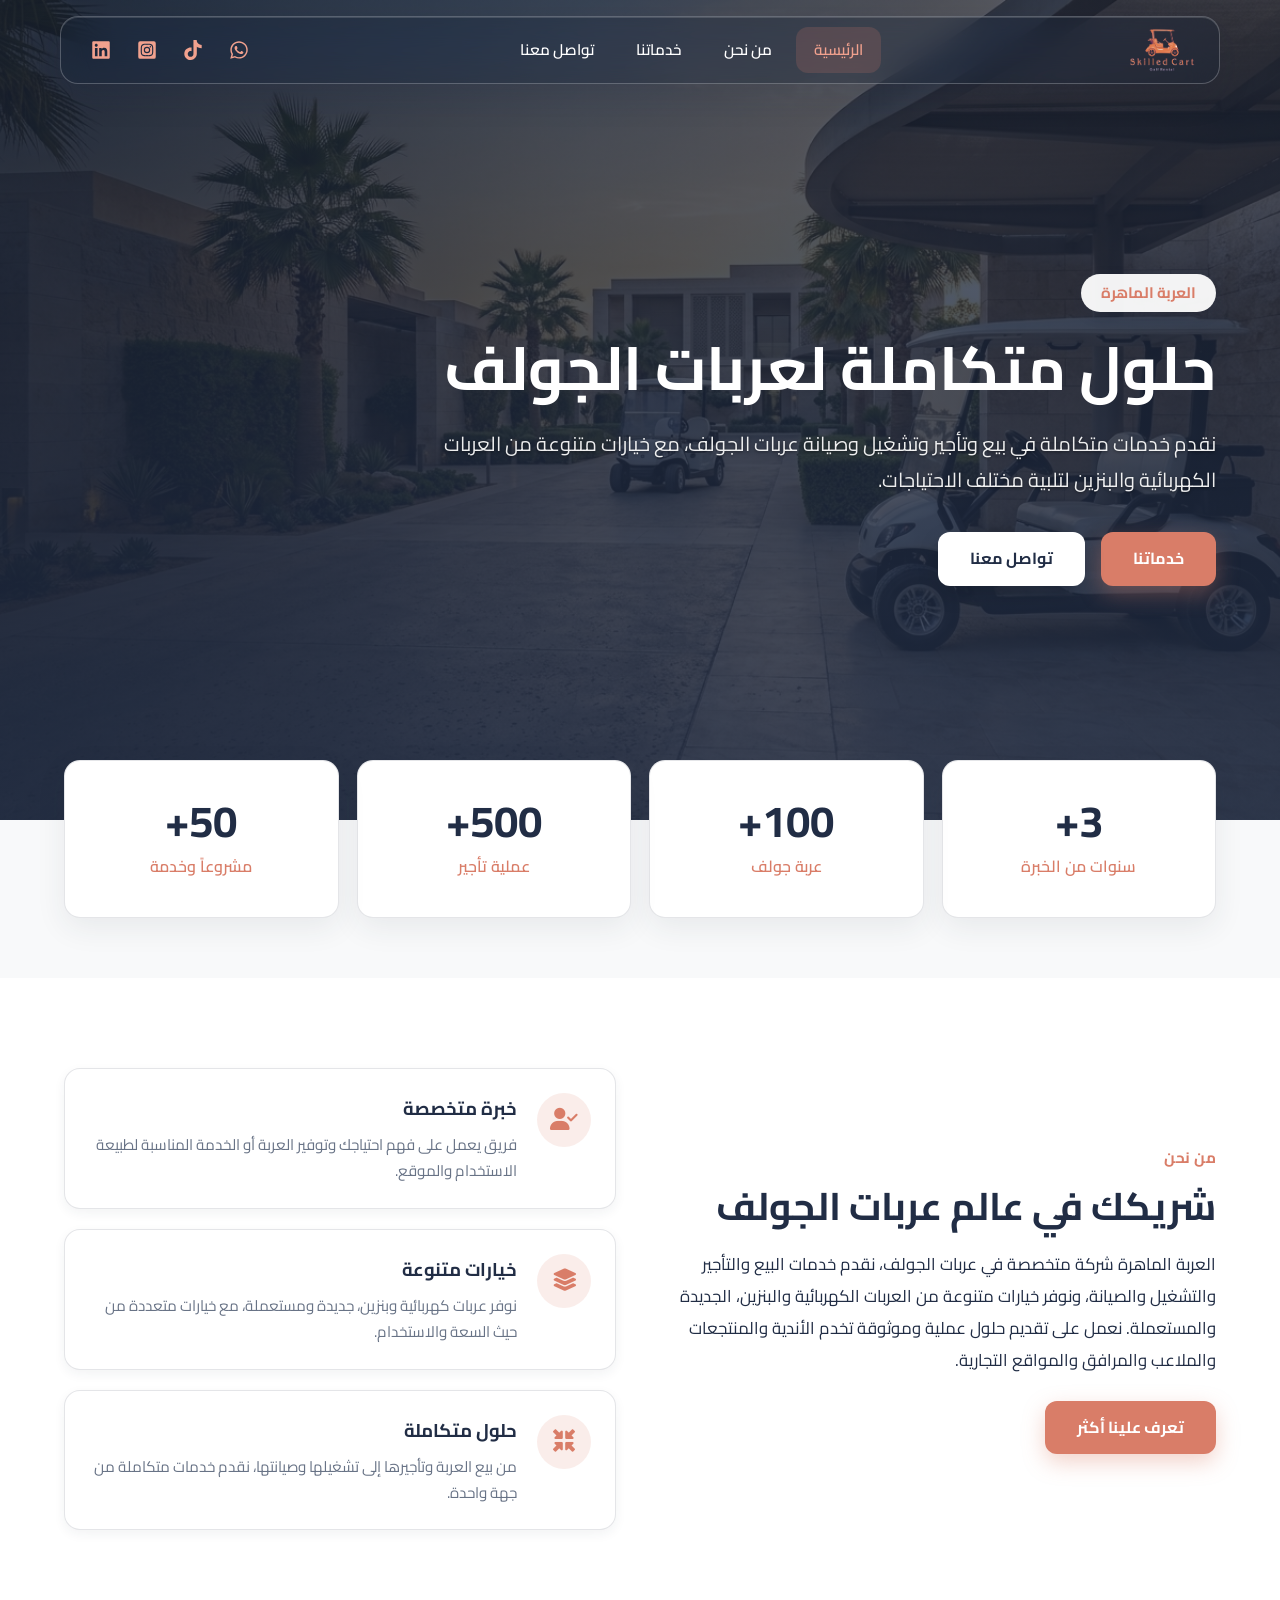
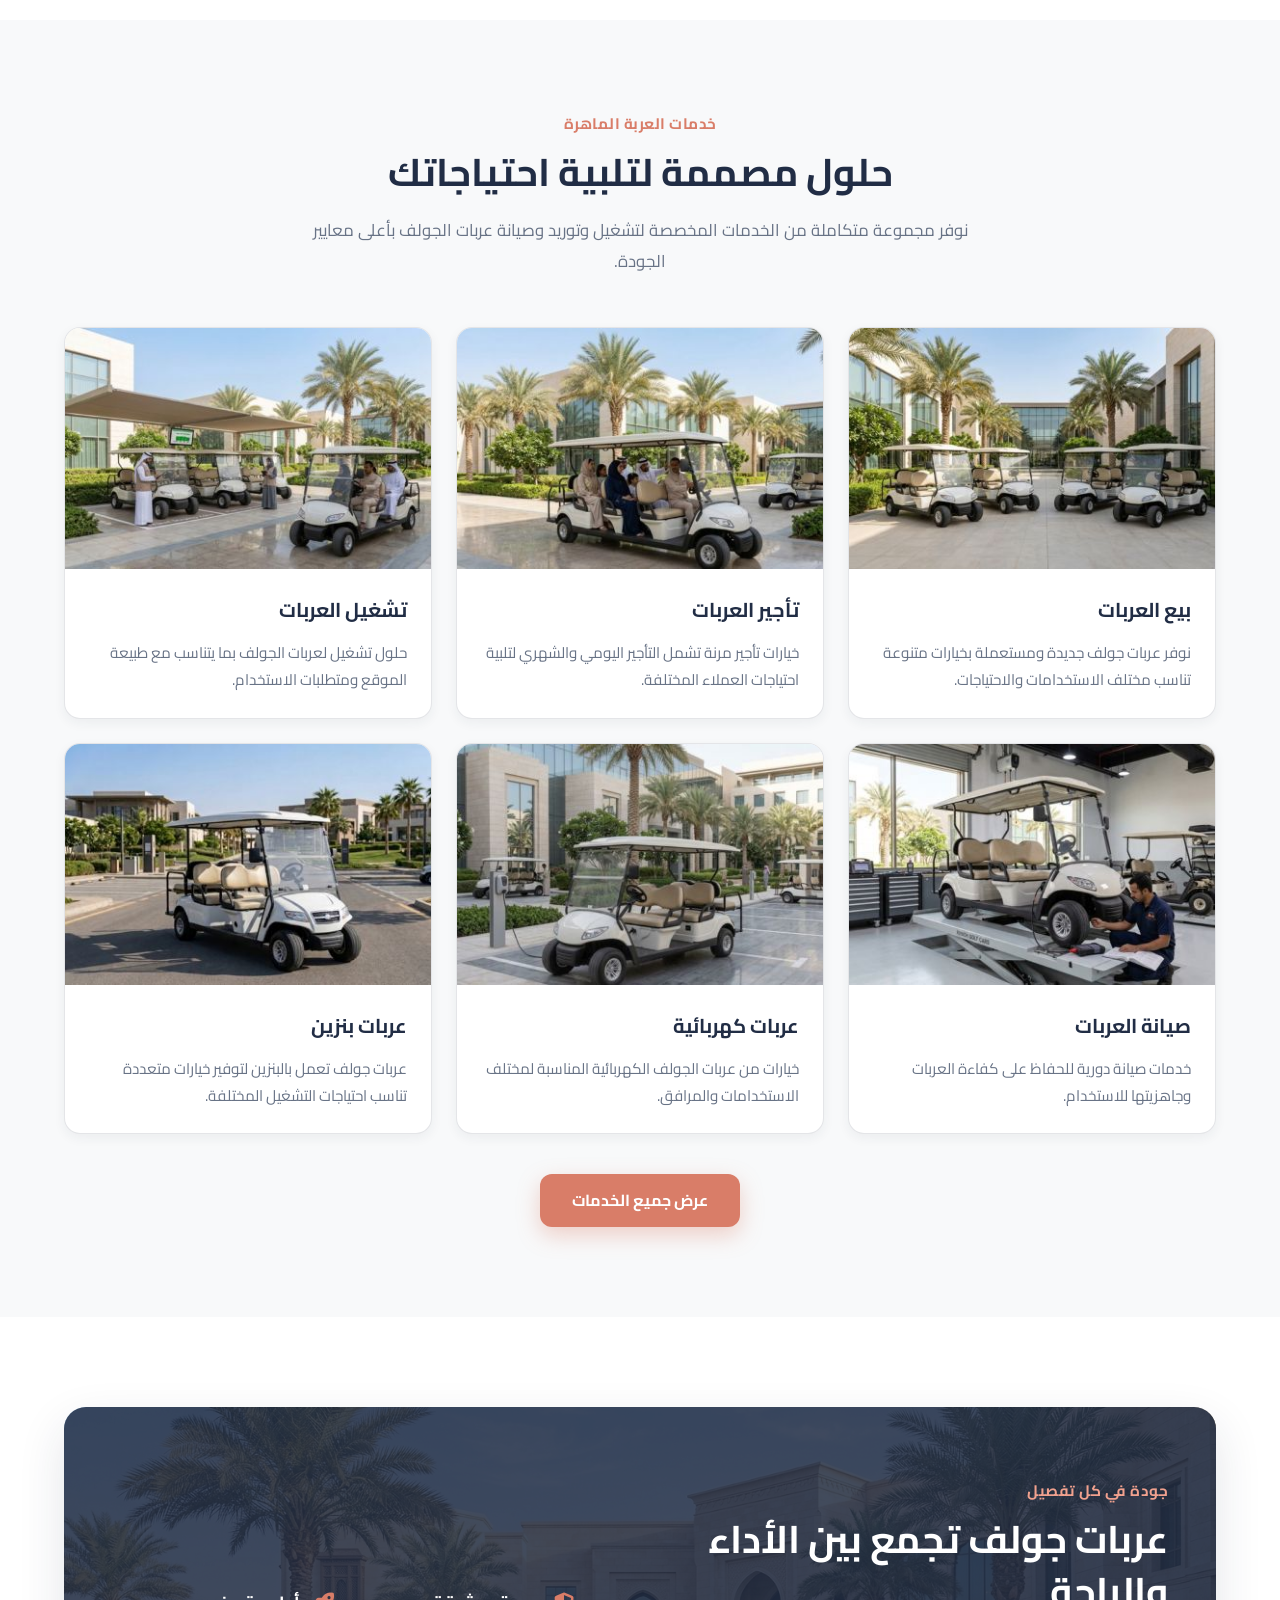
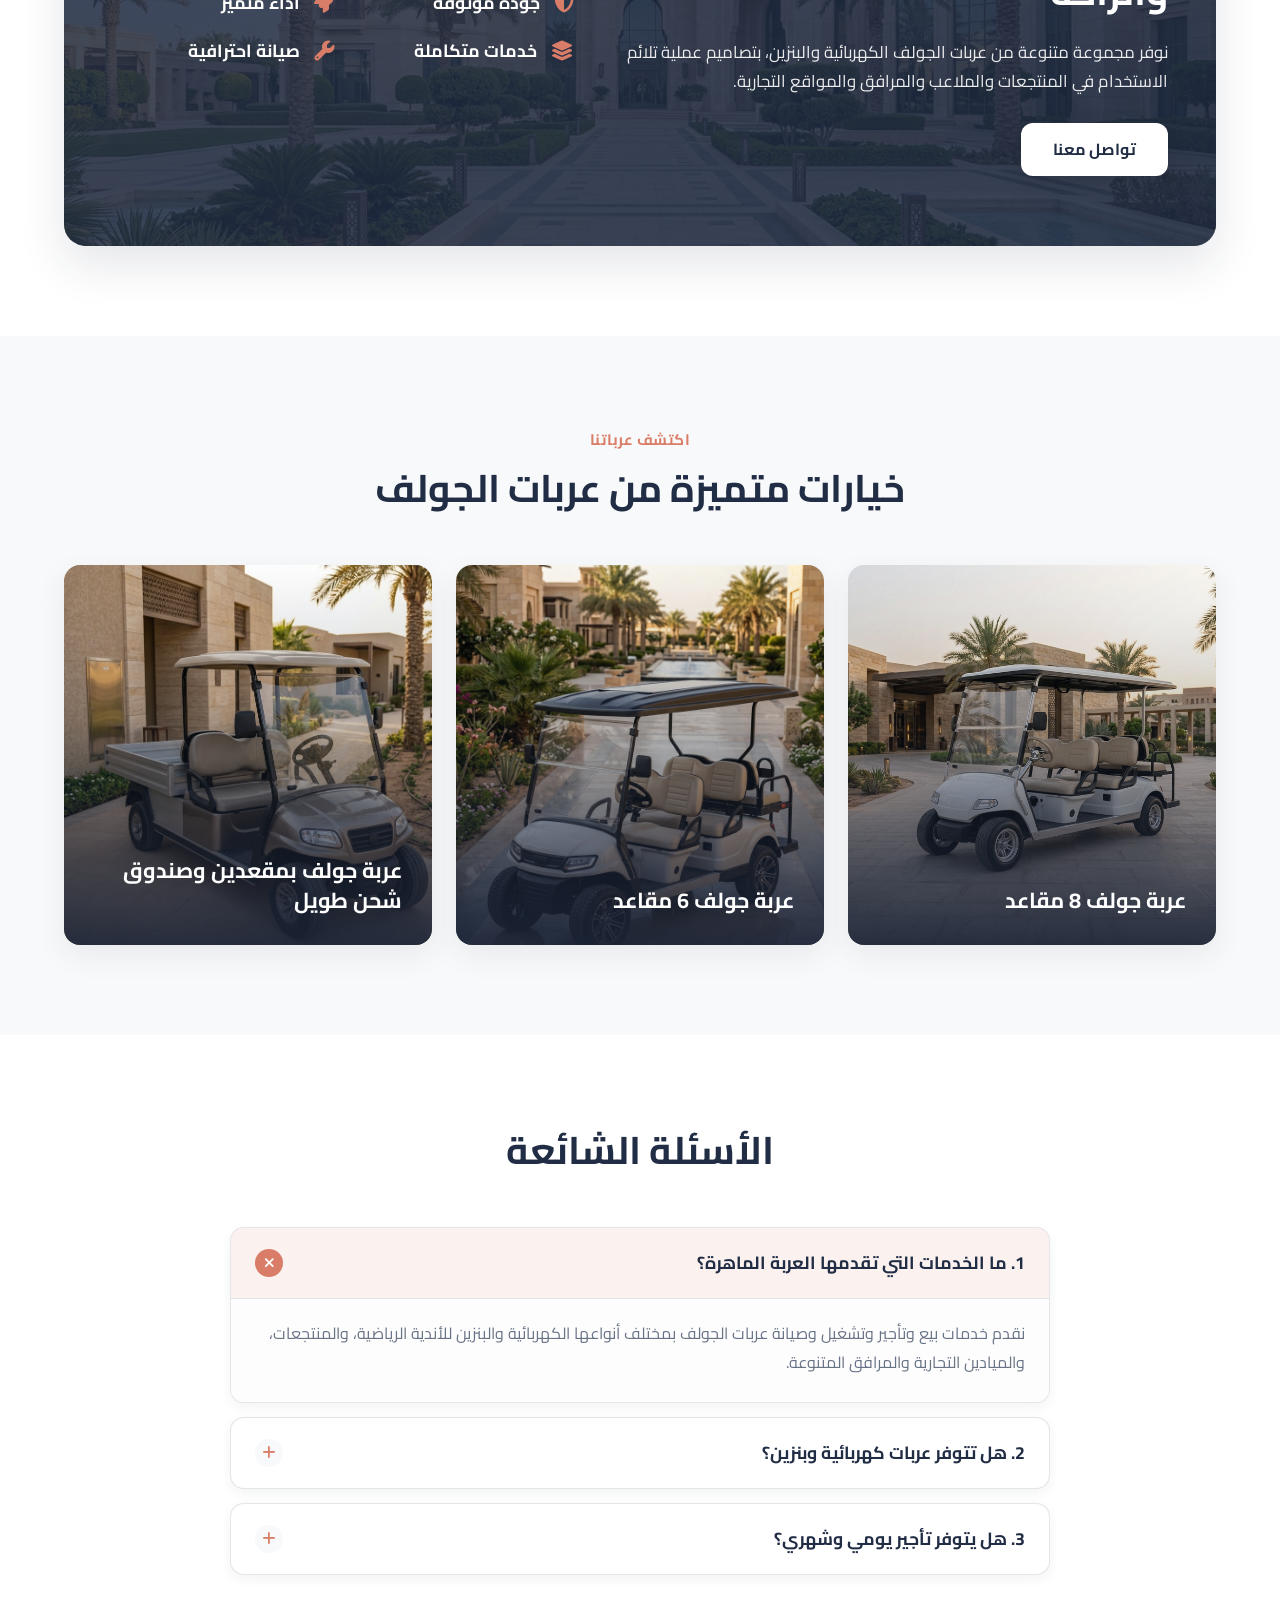
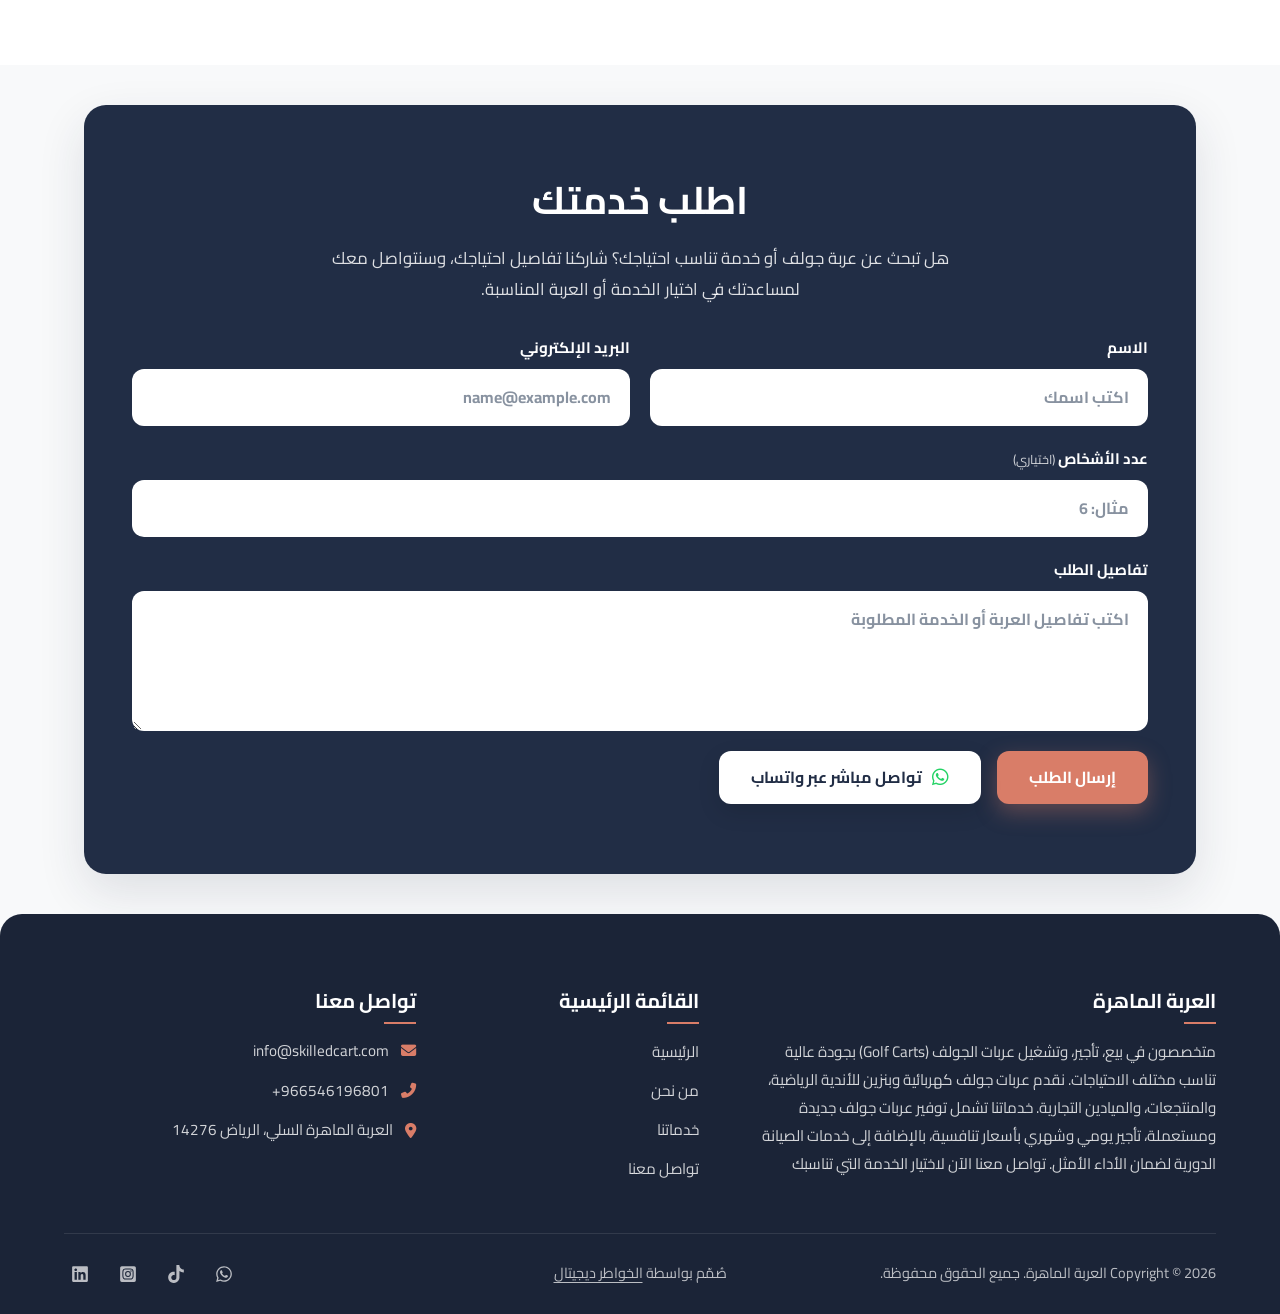
==== commit 15a2cf38: "Update footer agency name to Alkhowatir Digital" ====
--- a/index.html
+++ b/index.html
@@ -781,7 +781,7 @@
               href="https://alkhowatir.store/"
               target="_blank"
               rel="noopener noreferrer"
-              >الخواطر ديجتال</a
+              >الخواطر ديجيتال</a
             >
           </p>
           <div class="footer-social">
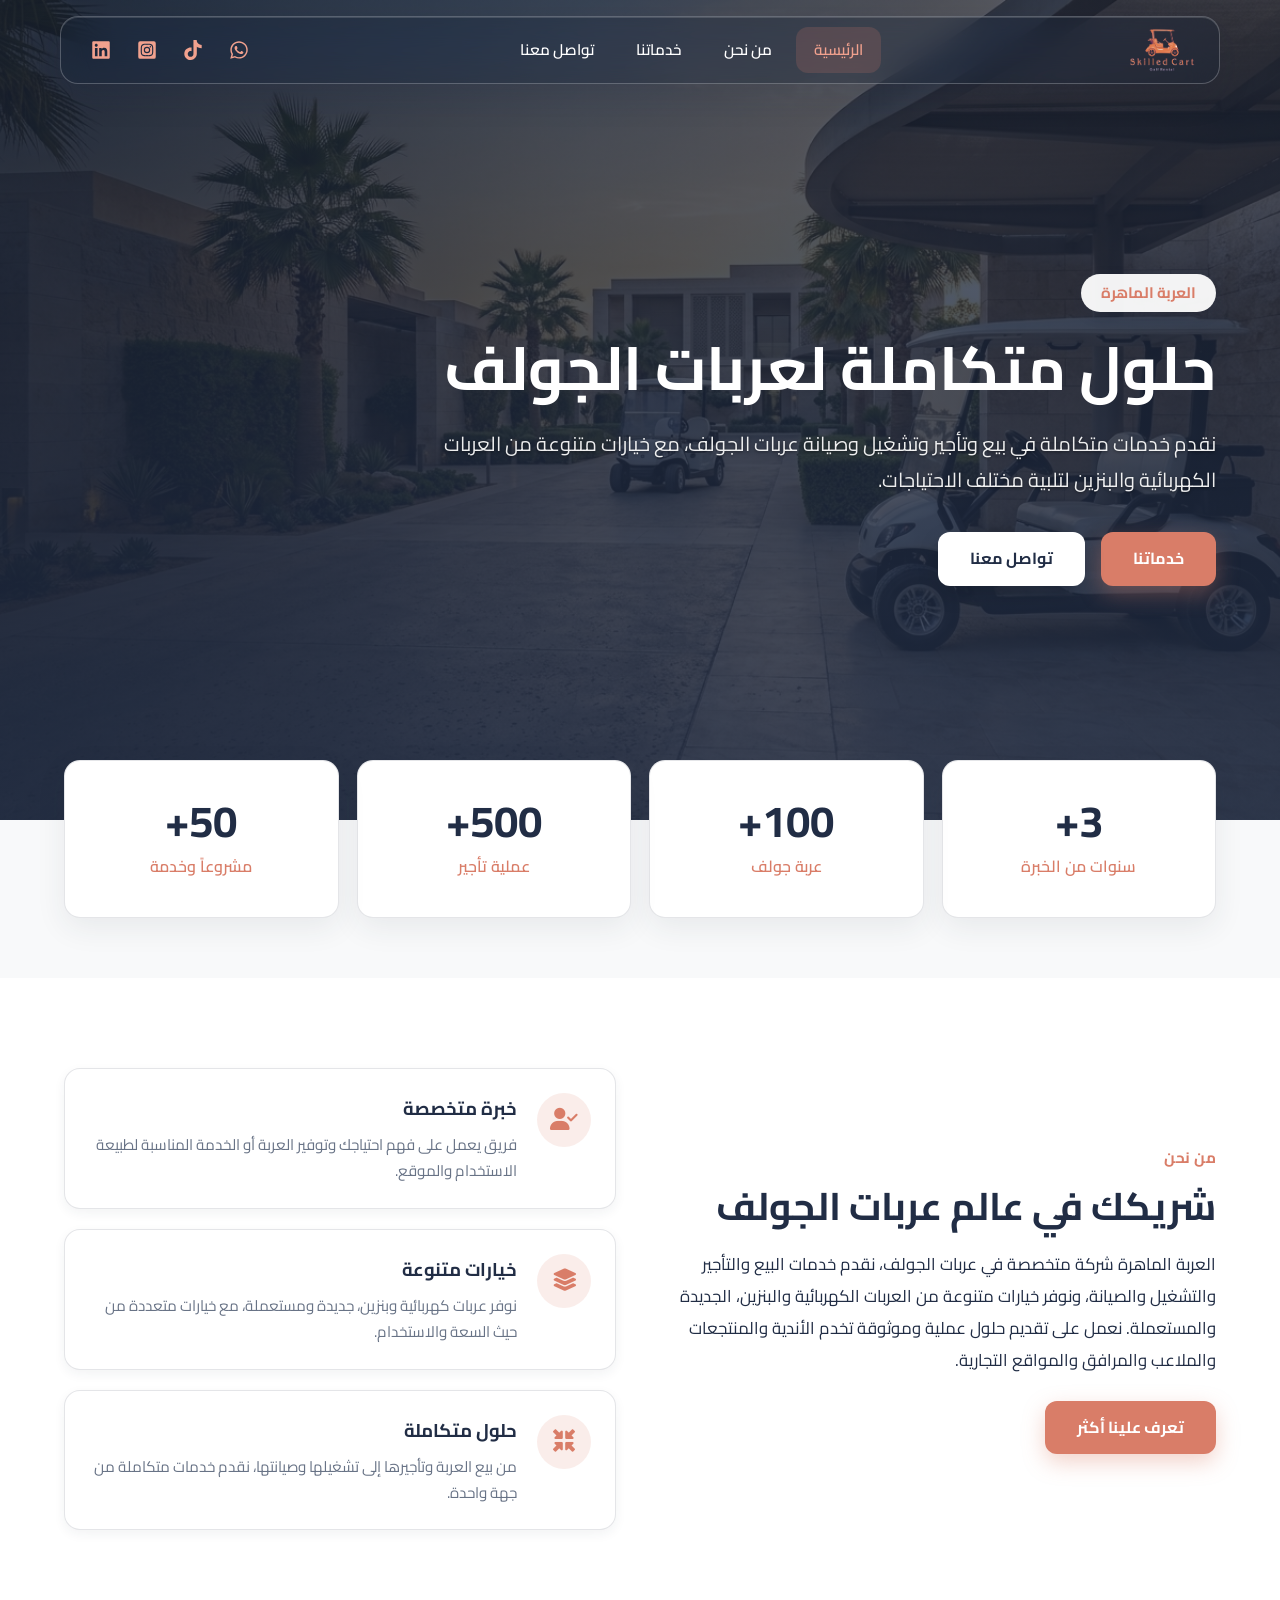
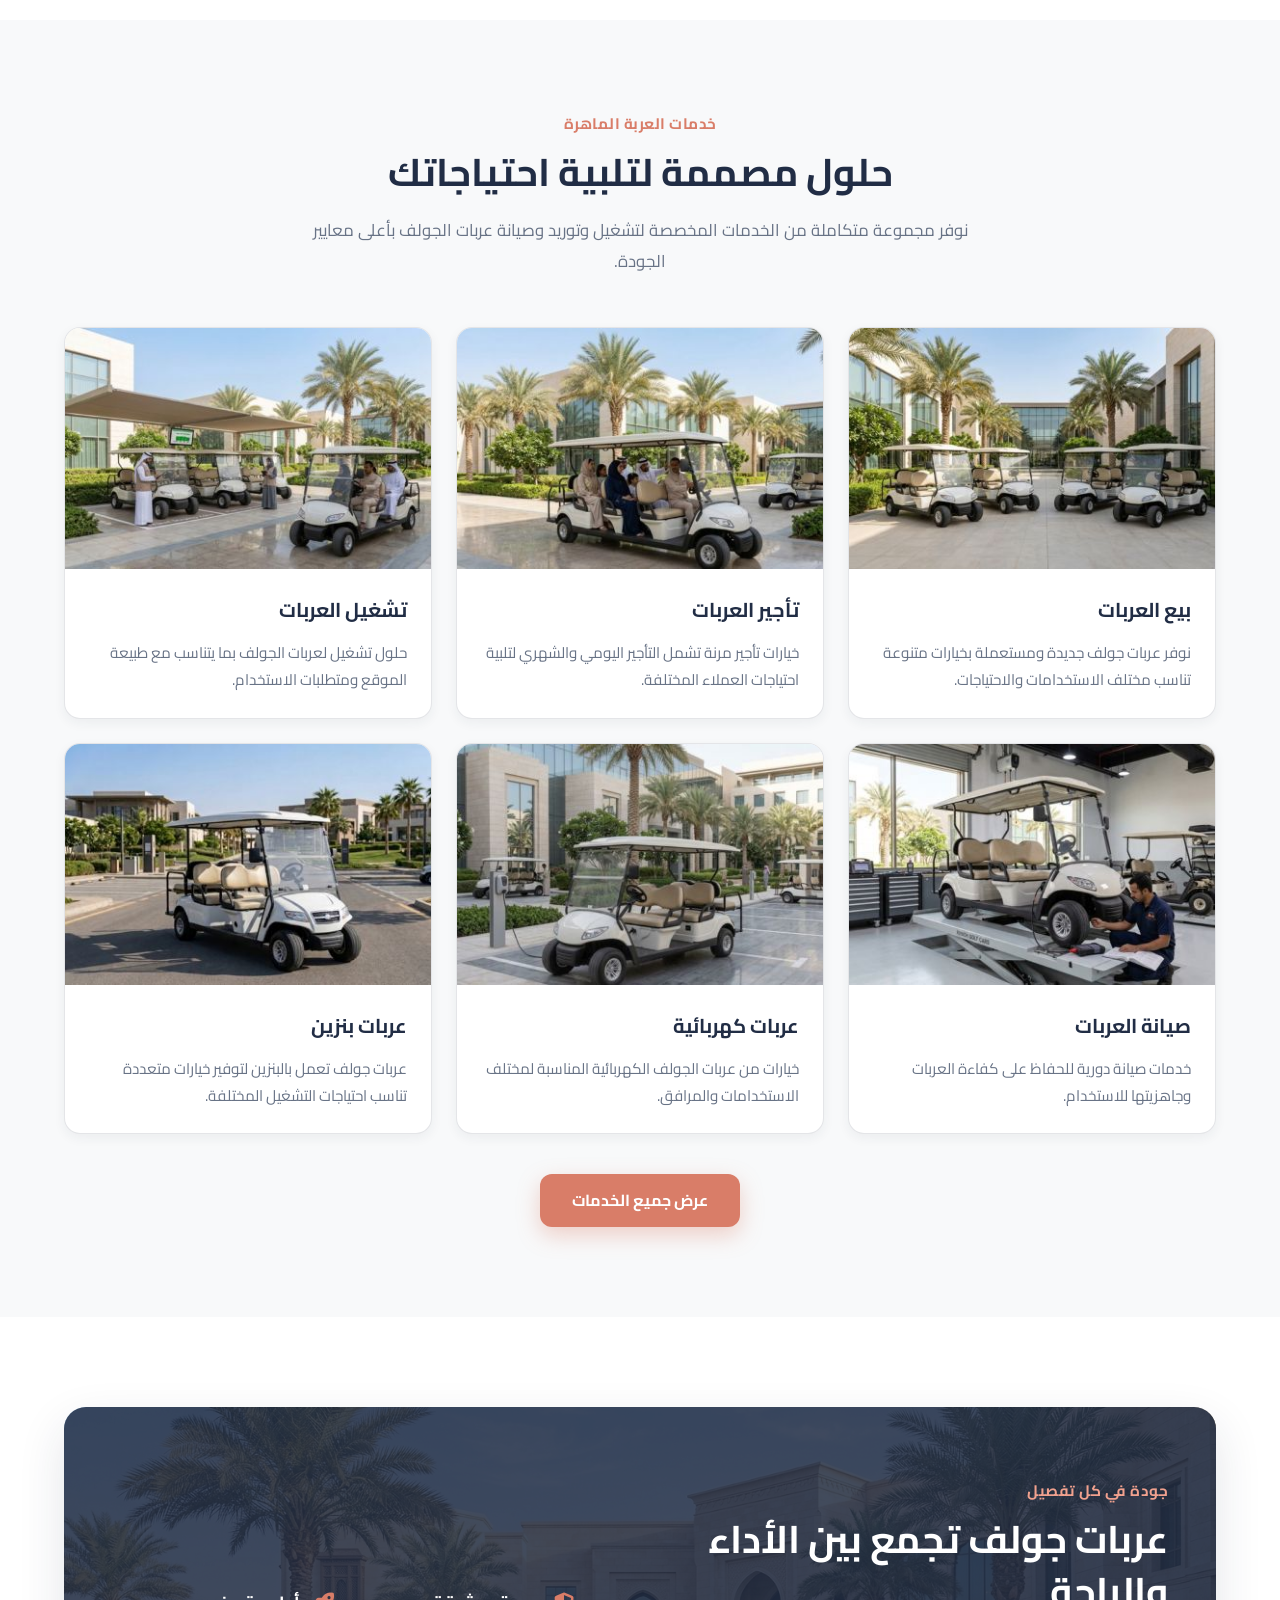
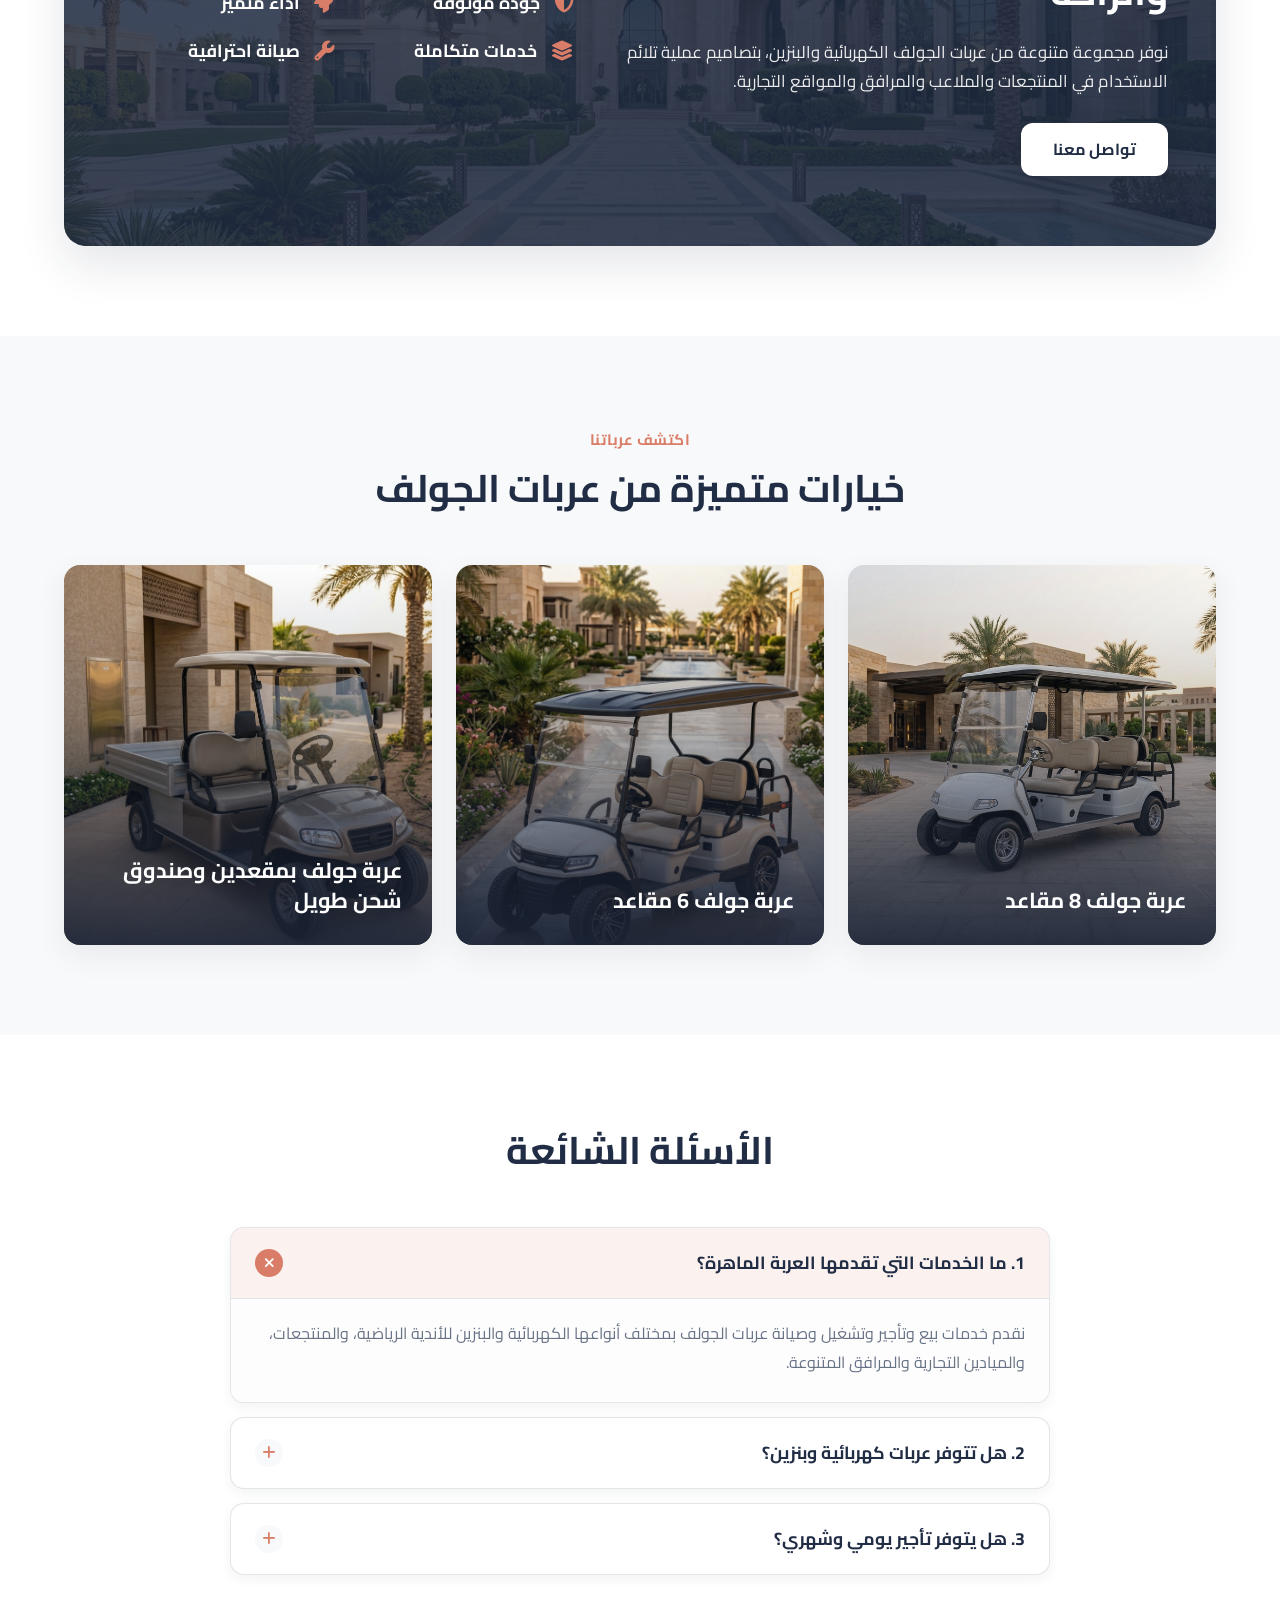
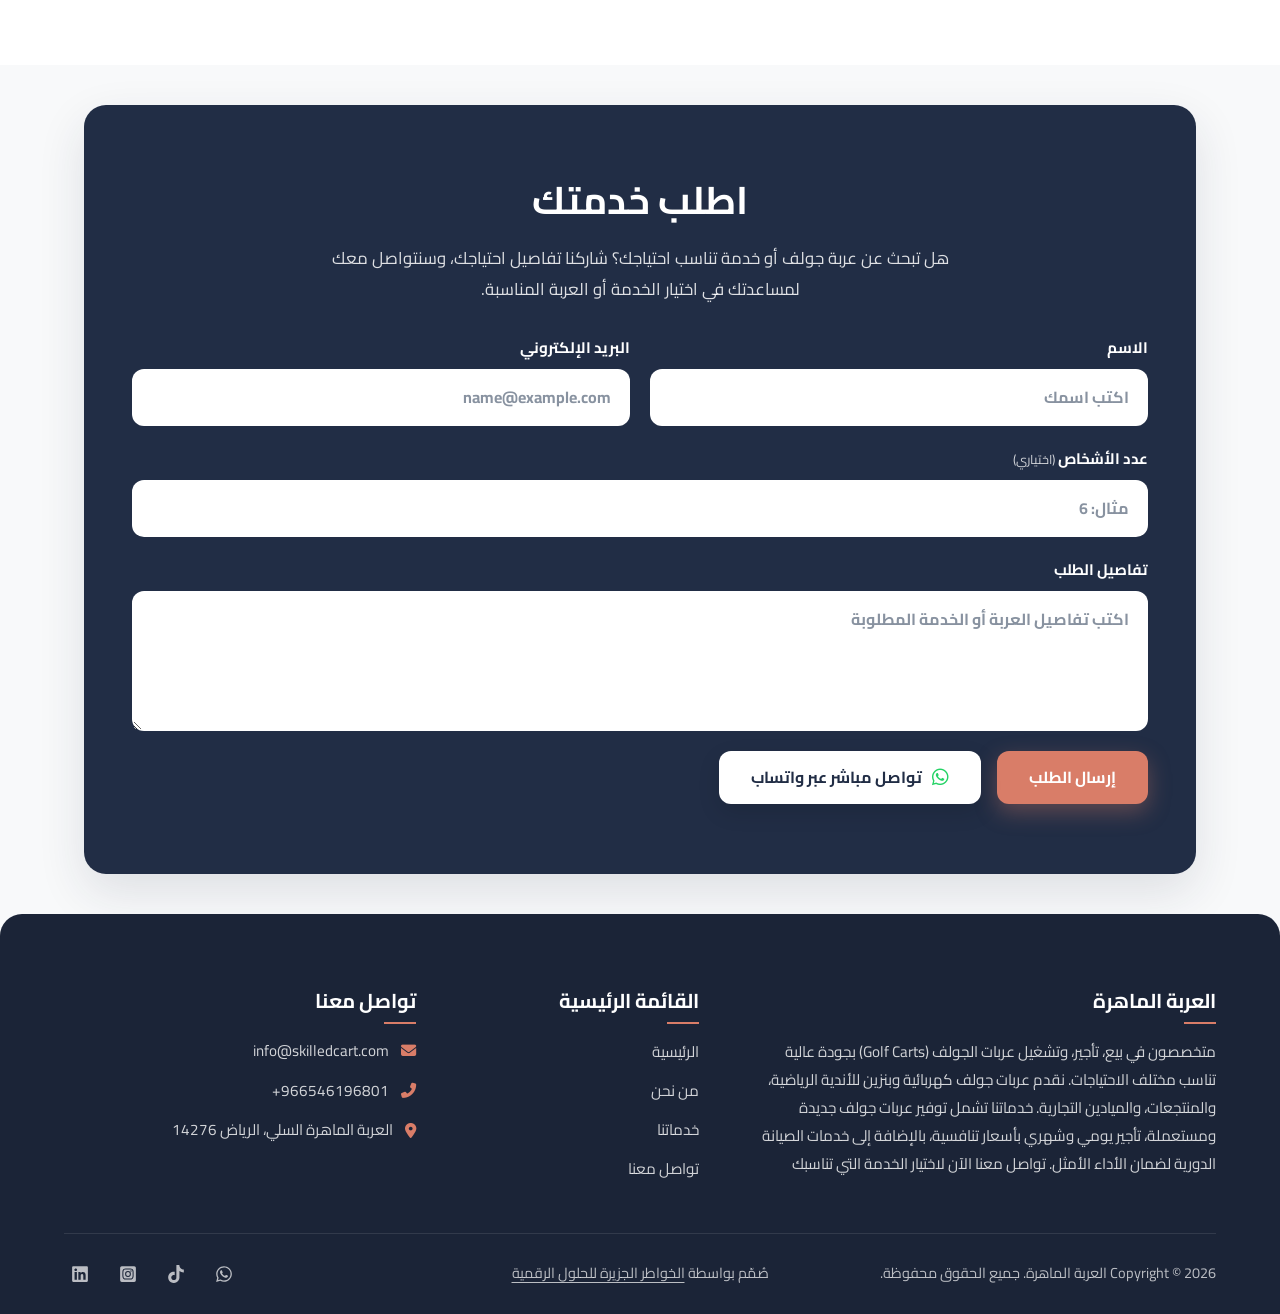
==== commit d27220be: "fix(branding): use official agency name in footer credit anchor" ====
--- a/index.html
+++ b/index.html
@@ -781,7 +781,7 @@
               href="https://alkhowatir.store/"
               target="_blank"
               rel="noopener noreferrer"
-              >الخواطر ديجيتال</a
+              >الخواطر الجزيرة للحلول الرقمية</a
             >
           </p>
           <div class="footer-social">
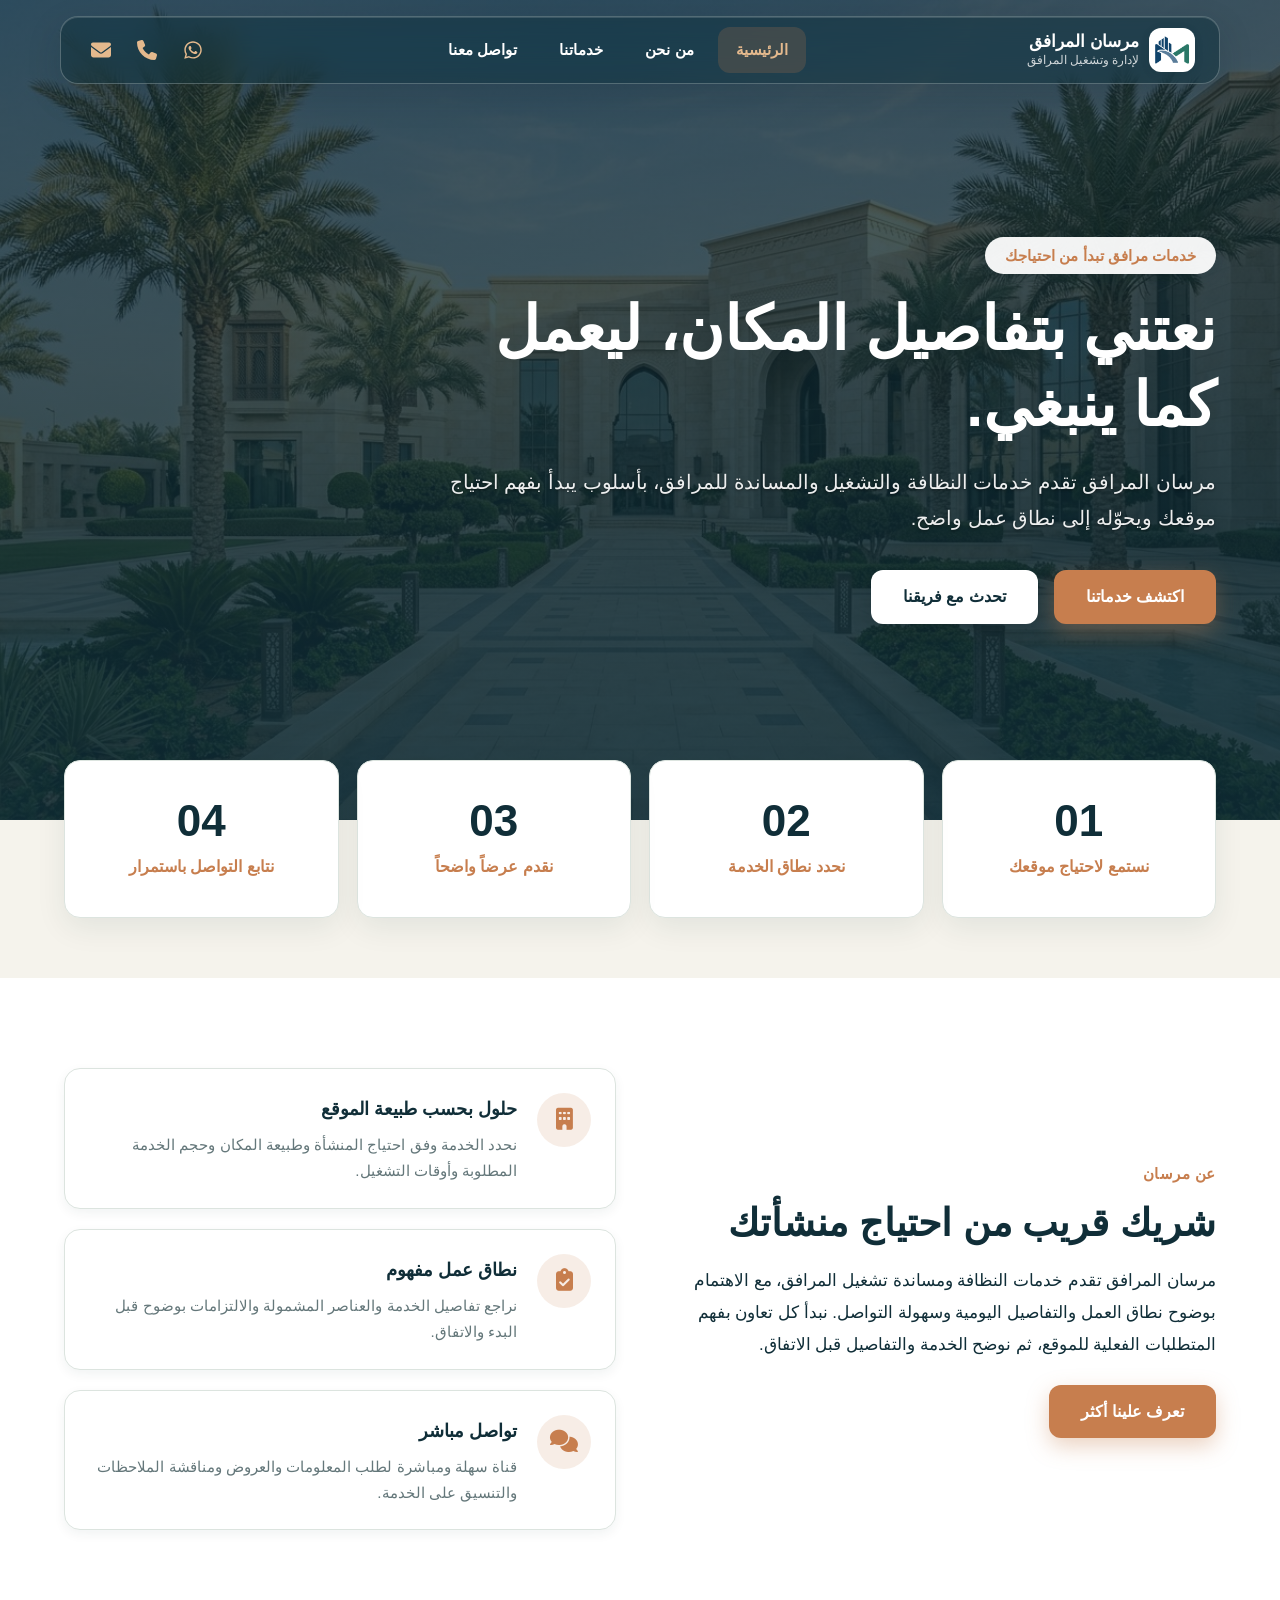
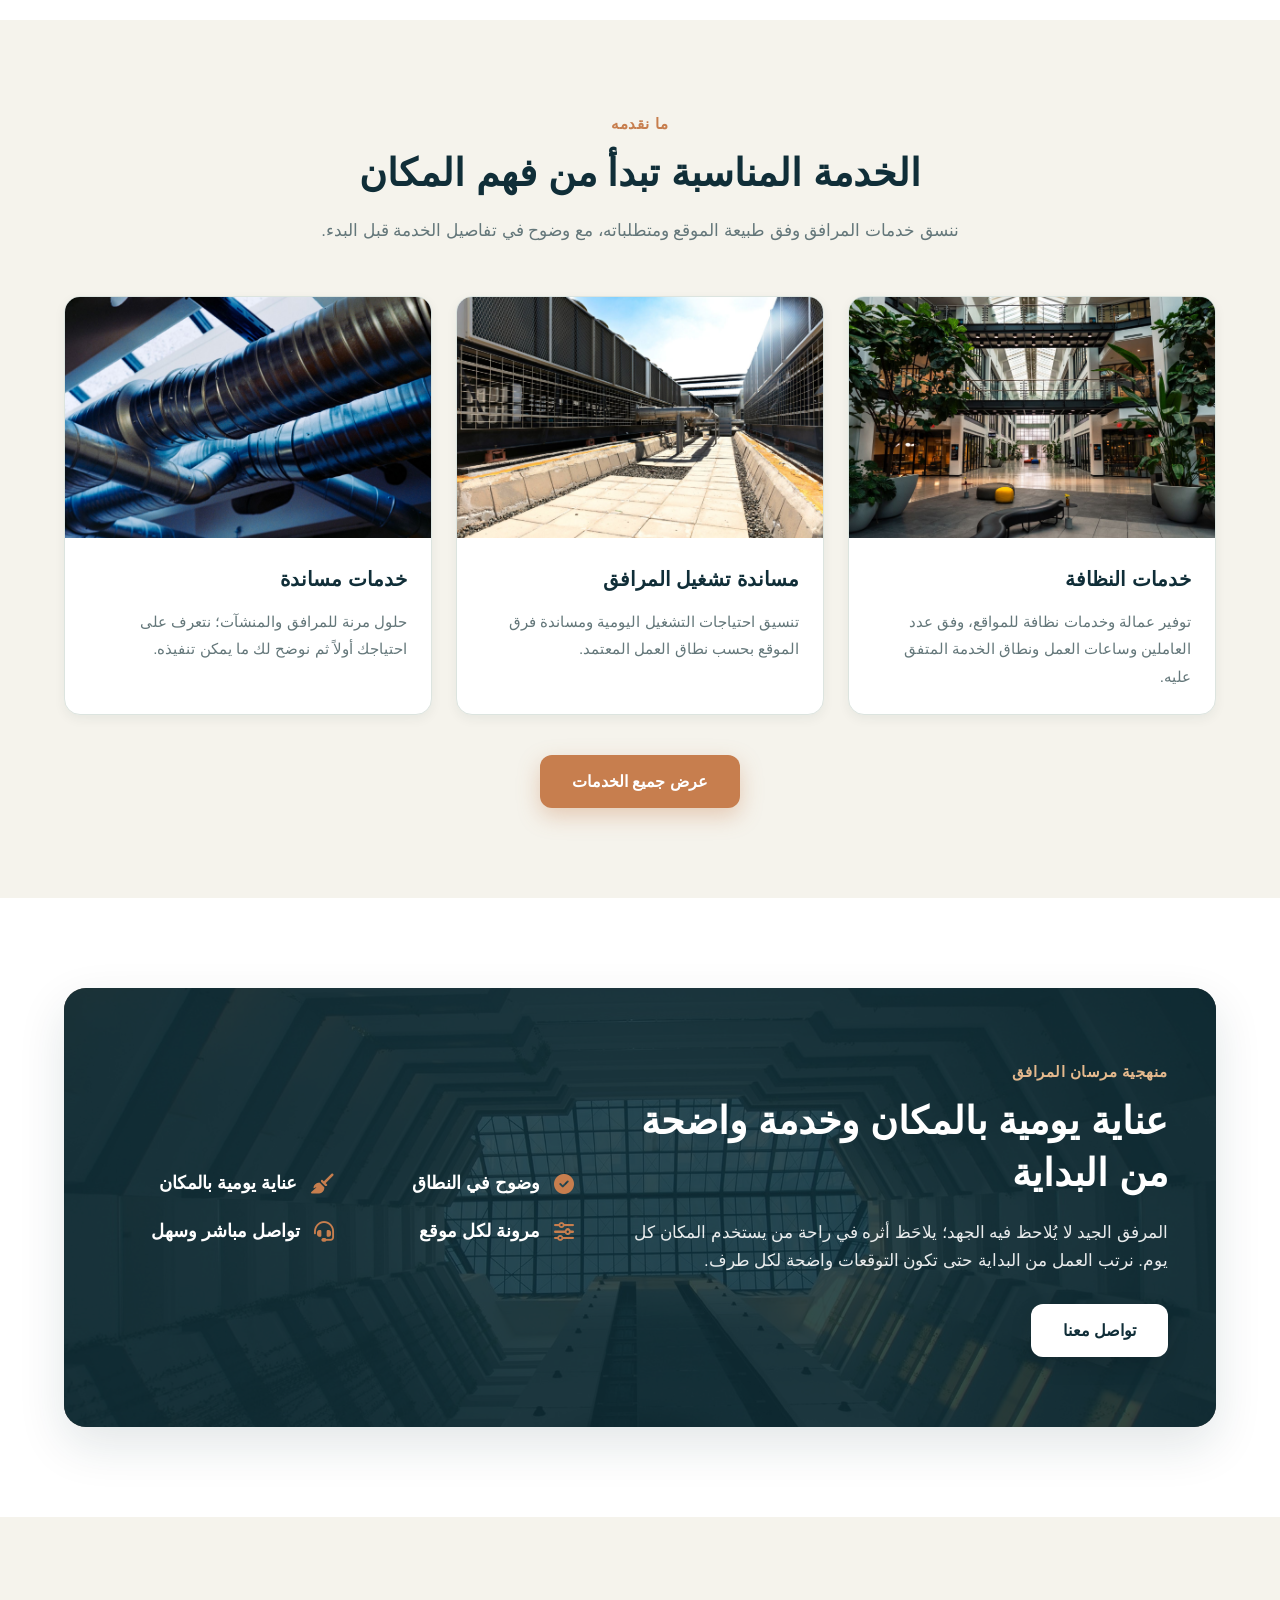
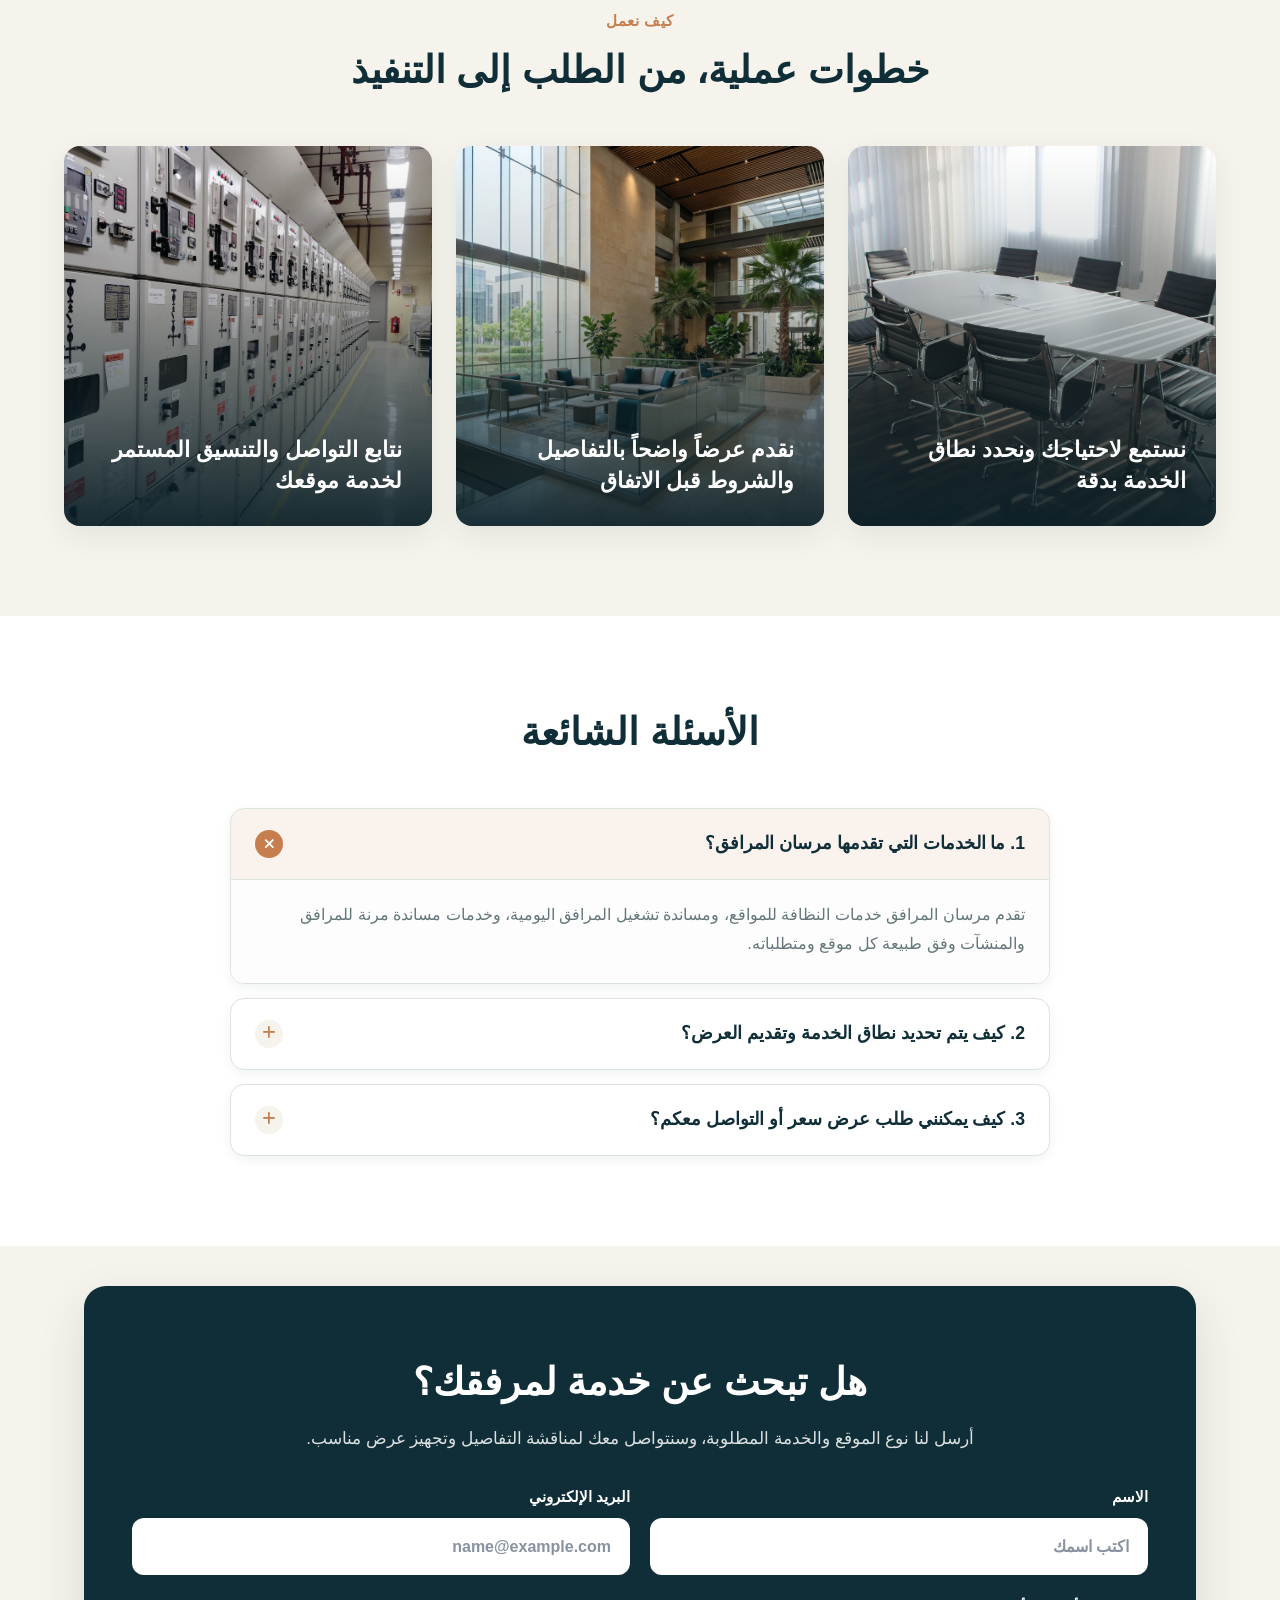
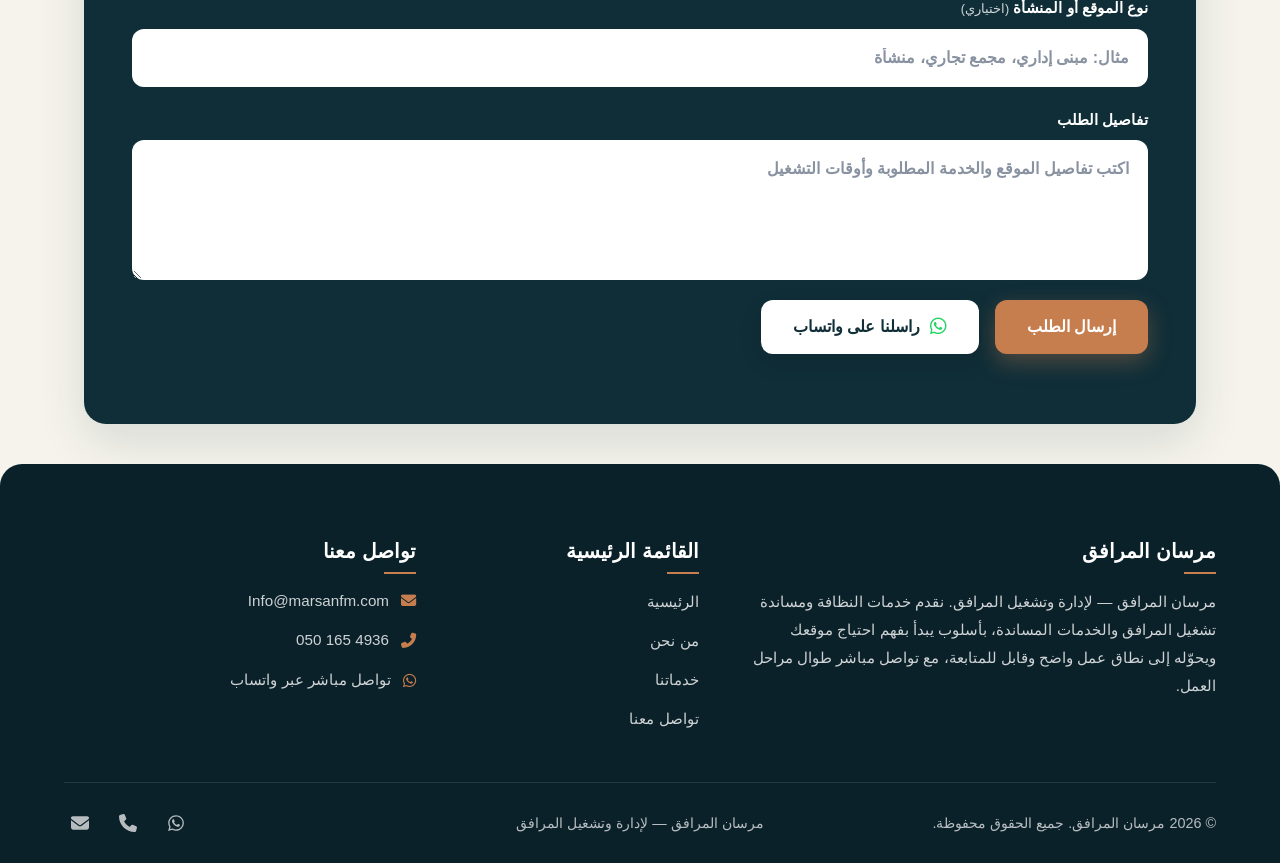
==== commit 01c18e01: "feat(mersan): adapt static website to Mursan Facilities and prepare documentation - Replace Skilled " ====
--- a/index.html
+++ b/index.html
@@ -3,47 +3,50 @@
   <head>
     <meta charset="UTF-8" />
     <meta name="viewport" content="width=device-width, initial-scale=1.0" />
-    <title>Home - العربة الماهرة</title>
-    <link rel="canonical" href="https://skilledcart.com/" />
+    <title>مرسان المرافق | إدارة وتشغيل المرافق</title>
+    <link rel="canonical" href="https://marsanfm.com/" />
+    <link rel="icon" type="image/png" href="/assets/images/favicon.png" />
     <meta
       name="description"
-      content="العربة الماهرة حلول متكاملة لعربات الجولف نقدم خدمات متكاملة في بيع وتأجير وتشغيل وصيانة عربات الجولف، مع خيارات متنوعة من العربات الكهربائية والبنزين لتلبية مختلف الاحتياجات."
+      content="مرسان المرافق — خدمات نظافة وتشغيل ومساندة للمرافق، تبدأ بفهم احتياج موقعك وتنتهي بخدمة واضحة قابلة للمتابعة."
     />
     <meta name="robots" content="index, follow" />
 
     <!-- Open Graph / Facebook -->
-    <meta property="og:url" content="https://skilledcart.com/" />
-    <meta property="og:site_name" content="العربة الماهرة" />
+    <meta property="og:url" content="https://marsanfm.com/" />
+    <meta property="og:site_name" content="مرسان المرافق" />
     <meta property="og:locale" content="ar_AR" />
     <meta property="og:type" content="website" />
-    <meta property="og:title" content="Home - العربة الماهرة" />
+    <meta property="og:title" content="مرسان المرافق | إدارة وتشغيل المرافق" />
     <meta
       property="og:description"
-      content="العربة الماهرة حلول متكاملة لعربات الجولف نقدم خدمات متكاملة في بيع وتأجير وتشغيل وصيانة عربات الجولف، مع خيارات متنوعة من العربات الكهربائية والبنزين."
+      content="مرسان المرافق — خدمات نظافة وتشغيل ومساندة للمرافق، تبدأ بفهم احتياج موقعك وتنتهي بخدمة واضحة قابلة للمتابعة."
+    />
+    <meta
+      property="og:image"
+      content="https://marsanfm.com/assets/images/hero-facilities.jpg"
     />
 
     <!-- Twitter -->
     <meta name="twitter:card" content="summary_large_image" />
-    <meta name="twitter:title" content="Home - العربة الماهرة" />
+    <meta name="twitter:title" content="مرسان المرافق | إدارة وتشغيل المرافق" />
     <meta
       name="twitter:description"
-      content="العربة الماهرة حلول متكاملة لعربات الجولف نقدم خدمات متكاملة في بيع وتأجير وتشغيل وصيانة عربات الجولف."
+      content="مرسان المرافق — خدمات نظافة وتشغيل ومساندة للمرافق، تبدأ بفهم احتياج موقعك وتنتهي بخدمة واضحة قابلة للمتابعة."
     />
-
-    <!-- Google Fonts & Font Awesome -->
-    <link rel="preconnect" href="https://fonts.googleapis.com" />
-    <link rel="preconnect" href="https://fonts.gstatic.com" crossorigin />
-    <link
-      href="https://fonts.googleapis.com/css2?family=Cairo:wght@400;500;600;700;800&family=Montserrat:wght@700&family=Roboto:wght@400;500;700&display=swap"
-      rel="stylesheet"
+    <meta
+      name="twitter:image"
+      content="https://marsanfm.com/assets/images/hero-facilities.jpg"
     />
+
+    <!-- Font Awesome -->
     <link
       rel="stylesheet"
       href="https://cdnjs.cloudflare.com/ajax/libs/font-awesome/6.5.1/css/all.min.css"
     />
 
     <!-- Main Stylesheet -->
-    <link rel="stylesheet" href="/assets/css/style.css?v=2.2" />
+    <link rel="stylesheet" href="/assets/css/style.css?v=3.0" />
 
     <!-- Schema.org Structured Data -->
     <script type="application/ld+json">
@@ -52,23 +55,25 @@
         "@graph": [
           {
             "@type": "WebSite",
-            "@id": "https://skilledcart.com/#website",
-            "name": "العربة الماهرة",
-            "url": "https://skilledcart.com/"
+            "@id": "https://marsanfm.com/#website",
+            "name": "مرسان المرافق",
+            "url": "https://marsanfm.com/"
           },
           {
             "@type": "WebPage",
-            "@id": "https://skilledcart.com/#webpage",
-            "name": "Home",
-            "url": "https://skilledcart.com/",
+            "@id": "https://marsanfm.com/#webpage",
+            "name": "مرسان المرافق | إدارة وتشغيل المرافق",
+            "url": "https://marsanfm.com/",
             "inLanguage": "ar",
-            "isPartOf": { "@id": "https://skilledcart.com/#website" }
+            "isPartOf": { "@id": "https://marsanfm.com/#website" }
           },
           {
             "@type": "Organization",
-            "@id": "https://skilledcart.com/#organization",
-            "name": "العربة الماهرة",
-            "url": "https://skilledcart.com/"
+            "@id": "https://marsanfm.com/#organization",
+            "name": "مرسان المرافق",
+            "url": "https://marsanfm.com/",
+            "email": "Info@marsanfm.com",
+            "telephone": "+966501654936"
           }
         ]
       }
@@ -79,8 +84,14 @@
     <header class="site-header" id="masthead">
       <div class="header-bar">
         <!-- Brand Logo -->
-        <a href="/" class="header-brand" aria-label="العربة الماهرة">
-          <img src="/assets/images/logo.png" alt="العربة الماهرة" />
+        <a href="/" class="header-brand" aria-label="مرسان المرافق، الصفحة الرئيسية">
+          <span class="header-brand-mark">
+            <img src="/assets/images/mersan-mark.png" alt="شعار مرسان المرافق" />
+          </span>
+          <span class="header-brand-text">
+            <span class="header-brand-name">مرسان المرافق</span>
+            <span class="header-brand-sub">لإدارة وتشغيل المرافق</span>
+          </span>
         </a>
 
         <!-- Desktop Navigation -->
@@ -91,10 +102,10 @@
           <a href="/contact-us/" class="nav-link">تواصل معنا</a>
         </nav>
 
-        <!-- Desktop Social Icons -->
+        <!-- Desktop Direct Contact Icons -->
         <div class="header-social">
           <a
-            href="https://wa.me/966546196801"
+            href="https://wa.me/966501654936?text=%D8%A7%D9%84%D8%B3%D9%84%D8%A7%D9%85%20%D8%B9%D9%84%D9%8A%D9%83%D9%85%D8%8C%20%D8%A3%D8%B1%D8%BA%D8%A8%20%D9%81%D9%8A%20%D8%B7%D9%84%D8%A8%20%D8%B9%D8%B1%D8%B6%20%D8%B3%D8%B9%D8%B1%20%D9%84%D8%AE%D8%AF%D9%85%D8%A7%D8%AA%20%D9%85%D8%B1%D8%B3%D8%A7%D9%86%20%D8%A7%D9%84%D9%85%D8%B1%D8%A7%D9%81%D9%82"
             target="_blank"
             rel="noopener noreferrer"
             aria-label="واتساب"
@@ -106,38 +117,22 @@
             </svg>
           </a>
           <a
-            href="https://www.tiktok.com/@skilledcartofficial"
-            target="_blank"
-            rel="noopener noreferrer"
-            aria-label="تيك توك"
+            href="tel:+966501654936"
+            aria-label="اتصال هاتفي"
           >
-            <svg viewBox="0 0 32 32">
+            <svg viewBox="0 0 512 512">
               <path
-                d="M16.708 0.027c1.745-0.027 3.48-0.011 5.213-0.027 0.105 2.041 0.839 4.12 2.333 5.563 1.491 1.479 3.6 2.156 5.652 2.385v5.369c-1.923-0.063-3.855-0.463-5.6-1.291-0.76-0.344-1.468-0.787-2.161-1.24-0.009 3.896 0.016 7.787-0.025 11.667-0.104 1.864-0.719 3.719-1.803 5.255-1.744 2.557-4.771 4.224-7.88 4.276-1.907 0.109-3.812-0.411-5.437-1.369-2.693-1.588-4.588-4.495-4.864-7.615-0.032-0.667-0.043-1.333-0.016-1.984 0.24-2.537 1.495-4.964 3.443-6.615 2.208-1.923 5.301-2.839 8.197-2.297 0.027 1.975-0.052 3.948-0.052 5.923-1.323-0.428-2.869-0.308-4.025 0.495-0.844 0.547-1.485 1.385-1.819 2.333-0.276 0.676-0.197 1.427-0.181 2.145 0.317 2.188 2.421 4.027 4.667 3.828 1.489-0.016 2.916-0.88 3.692-2.145 0.251-0.443 0.532-0.896 0.547-1.417 0.131-2.385 0.079-4.76 0.095-7.145 0.011-5.375-0.016-10.735 0.025-16.093z"
+                d="M164.9 24.6c-7.7-18.6-28-28.5-47.4-23.2l-88 24C12.1 30.2 0 46 0 64C0 311.4 200.6 512 448 512c18 0 33.8-12.1 38.6-29.5l24-88c5.3-19.4-4.6-39.7-23.2-47.4l-96-40c-16.3-6.8-35.2-2.1-46.3 11.6L304.7 368C234.3 334.7 177.3 277.7 144 207.3L193.3 167c13.7-11.2 18.4-30 11.6-46.3l-40-96z"
               />
             </svg>
           </a>
           <a
-            href="https://www.instagram.com/skilledcart.co/"
-            target="_blank"
-            rel="noopener noreferrer"
-            aria-label="انستغرام"
+            href="mailto:Info@marsanfm.com"
+            aria-label="البريد الإلكتروني"
           >
-            <svg viewBox="0 0 448 512">
+            <svg viewBox="0 0 512 512">
               <path
-                d="M224,202.66A53.34,53.34,0,1,0,277.36,256,53.38,53.38,0,0,0,224,202.66Zm124.71-41a54,54,0,0,0-30.41-30.41c-21-8.29-71-6.43-94.3-6.43s-73.25-1.93-94.31,6.43a54,54,0,0,0-30.41,30.41c-8.28,21-6.43,71.05-6.43,94.33S91,329.26,99.32,350.33a54,54,0,0,0,30.41,30.41c21,8.29,71,6.43,94.31,6.43s73.24,1.93,94.3-6.43a54,54,0,0,0,30.41-30.41c8.35-21,6.43-71.05,6.43-94.33S357.1,182.74,348.75,161.67ZM224,338a82,82,0,1,1,82-82A81.9,81.9,0,0,1,224,338Zm85.38-148.3a19.14,19.14,0,1,1,19.13-19.14A19.1,19.1,0,0,1,309.42,189.74ZM400,32H48A48,48,0,0,0,0,80V432a48,48,0,0,0,48,48H400a48,48,0,0,0,48-48V80A48,48,0,0,0,400,32ZM382.88,322c-1.29,25.63-7.14,48.34-25.85,67s-41.4,24.63-67,25.85c-26.41,1.49-105.59,1.49-132,0-25.63-1.29-48.26-7.15-67-25.85s-24.63-41.42-25.85-67c-1.49-26.42-1.49-105.61,0-132,1.29-25.63,7.07-48.34,25.85-67s41.47-24.56,67-25.78c26.41-1.49,105.59-1.49,132,0,25.63,1.29,48.33,7.15,67,25.85s24.63,41.42,25.85,67.05C384.37,216.44,384.37,295.56,382.88,322Z"
-              />
-            </svg>
-          </a>
-          <a
-            href="https://www.linkedin.com/in/maher-aljasem-b56386409/"
-            target="_blank"
-            rel="noopener noreferrer"
-            aria-label="لينكد إن"
-          >
-            <svg viewBox="0 0 448 512">
-              <path
-                d="M416 32H31.9C14.3 32 0 46.5 0 64.3v383.4C0 465.5 14.3 480 31.9 480H416c17.6 0 32-14.5 32-32.3V64.3c0-17.8-14.4-32.3-32-32.3zM135.4 416H69V202.2h66.5V416zm-33.2-243c-21.3 0-38.5-17.3-38.5-38.5S80.9 96 102.2 96c21.2 0 38.5 17.3 38.5 38.5 0 21.3-17.2 38.5-38.5 38.5zm282.1 243h-66.4V312c0-24.8-.5-56.7-34.5-56.7-34.6 0-39.9 27-39.9 54.9V416h-66.4V202.2h63.7v29.2h.9c8.9-16.8 30.6-34.5 62.9-34.5 67.2 0 79.7 44.3 79.7 101.9V416z"
+                d="M48 64C21.5 64 0 85.5 0 112c0 15.1 7.1 29.3 19.2 38.4L236.8 313.6c11.4 8.5 27 8.5 38.4 0L492.8 150.4c12.1-9.1 19.2-23.3 19.2-38.4c0-26.5-21.5-48-48-48H48zM0 176V384c0 35.3 28.7 64 64 64H448c35.3 0 64-28.7 64-64V176L294.4 339.2c-22.8 17.1-54 17.1-76.8 0L0 176z"
               />
             </svg>
           </a>
@@ -169,7 +164,7 @@
           <a href="/contact-us/" class="nav-link">تواصل معنا</a>
           <div class="mobile-social-wrap">
             <a
-              href="https://wa.me/966546196801"
+              href="https://wa.me/966501654936?text=%D8%A7%D9%84%D8%B3%D9%84%D8%A7%D9%85%20%D8%B9%D9%84%D9%8A%D9%83%D9%85%D8%8C%20%D8%A3%D8%B1%D8%BA%D8%A8%20%D9%81%D9%8A%20%D8%B7%D9%84%D8%A8%20%D8%B9%D8%B1%D8%B6%20%D8%B3%D8%B9%D8%B1%20%D9%84%D8%AE%D8%AF%D9%85%D8%A7%D8%AA%20%D9%85%D8%B1%D8%B3%D8%A7%D9%86%20%D8%A7%D9%84%D9%85%D8%B1%D8%A7%D9%81%D9%82"
               target="_blank"
               rel="noopener noreferrer"
               aria-label="واتساب"
@@ -180,42 +175,20 @@
                 />
               </svg>
             </a>
-            <a
-              href="https://www.tiktok.com/@skilledcartofficial"
-              target="_blank"
-              rel="noopener noreferrer"
-              aria-label="تيك توك"
-            >
-              <svg viewBox="0 0 32 32">
+            <a href="tel:+966501654936" aria-label="اتصال هاتفي">
+              <svg viewBox="0 0 512 512">
                 <path
-                  d="M16.708 0.027c1.745-0.027 3.48-0.011 5.213-0.027 0.105 2.041 0.839 4.12 2.333 5.563 1.491 1.479 3.6 2.156 5.652 2.385v5.369c-1.923-0.063-3.855-0.463-5.6-1.291-0.76-0.344-1.468-0.787-2.161-1.24-0.009 3.896 0.016 7.787-0.025 11.667-0.104 1.864-0.719 3.719-1.803 5.255-1.744 2.557-4.771 4.224-7.88 4.276-1.907 0.109-3.812-0.411-5.437-1.369-2.693-1.588-4.588-4.495-4.864-7.615-0.032-0.667-0.043-1.333-0.016-1.984 0.24-2.537 1.495-4.964 3.443-6.615 2.208-1.923 5.301-2.839 8.197-2.297 0.027 1.975-0.052 3.948-0.052 5.923-1.323-0.428-2.869-0.308-4.025 0.495-0.844 0.547-1.485 1.385-1.819 2.333-0.276 0.676-0.197 1.427-0.181 2.145 0.317 2.188 2.421 4.027 4.667 3.828 1.489-0.016 2.916-0.88 3.692-2.145 0.251-0.443 0.532-0.896 0.547-1.417 0.131-2.385 0.079-4.76 0.095-7.145 0.011-5.375-0.016-10.735 0.025-16.093z"
+                  d="M164.9 24.6c-7.7-18.6-28-28.5-47.4-23.2l-88 24C12.1 30.2 0 46 0 64C0 311.4 200.6 512 448 512c18 0 33.8-12.1 38.6-29.5l24-88c5.3-19.4-4.6-39.7-23.2-47.4l-96-40c-16.3-6.8-35.2-2.1-46.3 11.6L304.7 368C234.3 334.7 177.3 277.7 144 207.3L193.3 167c13.7-11.2 18.4-30 11.6-46.3l-40-96z"
                 />
               </svg>
             </a>
-            <a
-              href="https://www.instagram.com/skilledcart.co/"
-              target="_blank"
-              rel="noopener noreferrer"
-              aria-label="انستغرام"
-            >
-              <svg viewBox="0 0 448 512">
+            <a href="mailto:Info@marsanfm.com" aria-label="البريد الإلكتروني">
+              <svg viewBox="0 0 512 512">
                 <path
-                  d="M224,202.66A53.34,53.34,0,1,0,277.36,256,53.38,53.38,0,0,0,224,202.66Zm124.71-41a54,54,0,0,0-30.41-30.41c-21-8.29-71-6.43-94.3-6.43s-73.25-1.93-94.31,6.43a54,54,0,0,0-30.41,30.41c-8.28,21-6.43,71.05-6.43,94.33S91,329.26,99.32,350.33a54,54,0,0,0,30.41,30.41c21,8.29,71,6.43,94.31,6.43s73.24,1.93,94.3-6.43a54,54,0,0,0,30.41-30.41c8.35-21,6.43-71.05,6.43-94.33S357.1,182.74,348.75,161.67ZM224,338a82,82,0,1,1,82-82A81.9,81.9,0,0,1,224,338Zm85.38-148.3a19.14,19.14,0,1,1,19.13-19.14A19.1,19.1,0,0,1,309.42,189.74ZM400,32H48A48,48,0,0,0,0,80V432a48,48,0,0,0,48,48H400a48,48,0,0,0,48-48V80A48,48,0,0,0,400,32ZM382.88,322c-1.29,25.63-7.14,48.34-25.85,67s-41.4,24.63-67,25.85c-26.41,1.49-105.59,1.49-132,0-25.63-1.29-48.26-7.15-67-25.85s-24.63-41.42-25.85-67c-1.49-26.42-1.49-105.61,0-132,1.29-25.63,7.07-48.34,25.85-67s41.47-24.56,67-25.78c26.41-1.49,105.59-1.49,132,0,25.63,1.29,48.33,7.15,67,25.85s24.63,41.42,25.85,67.05C384.37,216.44,384.37,295.56,382.88,322Z"
+                  d="M48 64C21.5 64 0 85.5 0 112c0 15.1 7.1 29.3 19.2 38.4L236.8 313.6c11.4 8.5 27 8.5 38.4 0L492.8 150.4c12.1-9.1 19.2-23.3 19.2-38.4c0-26.5-21.5-48-48-48H48zM0 176V384c0 35.3 28.7 64 64 64H448c35.3 0 64-28.7 64-64V176L294.4 339.2c-22.8 17.1-54 17.1-76.8 0L0 176z"
                 />
               </svg>
             </a>
-            <a
-              href="https://www.linkedin.com/in/maher-aljasem-b56386409/"
-              target="_blank"
-              rel="noopener noreferrer"
-              aria-label="لينكد إن"
-            >
-              <svg viewBox="0 0 448 512">
-                <path
-                  d="M416 32H31.9C14.3 32 0 46.5 0 64.3v383.4C0 465.5 14.3 480 31.9 480H416c17.6 0 32-14.5 32-32.3V64.3c0-17.8-14.4-32.3-32-32.3zM135.4 416H69V202.2h66.5V416zm-33.2-243c-21.3 0-38.5-17.3-38.5-38.5S80.9 96 102.2 96c21.2 0 38.5 17.3 38.5 38.5 0 21.3-17.2 38.5-38.5 38.5zm282.1 243h-66.4V312c0-24.8-.5-56.7-34.5-56.7-34.6 0-39.9 27-39.9 54.9V416h-66.4V202.2h63.7v29.2h.9c8.9-16.8 30.6-34.5 62.9-34.5 67.2 0 79.7 44.3 79.7 101.9V416z"
-                />
-              </svg>
-            </a>
           </div>
         </div>
       </div>
@@ -224,44 +197,48 @@
     <!-- Hero Section -->
     <section
       class="hero-section"
-      style="background-image: url(&quot;/assets/images/motion-bg-06.png&quot;)"
+      style="background-image: url(&quot;/assets/images/hero-facilities.jpg&quot;)"
     >
       <div class="container">
         <div class="hero-content">
-          <span class="hero-eyebrow">العربة الماهرة</span>
-          <h1 class="hero-title">حلول متكاملة لعربات الجولف</h1>
+          <span class="hero-eyebrow">خدمات مرافق تبدأ من احتياجك</span>
+          <h1 class="hero-title">نعتني بتفاصيل المكان، ليعمل كما ينبغي.</h1>
           <p class="hero-desc">
-            نقدم خدمات متكاملة في بيع وتأجير وتشغيل وصيانة عربات الجولف، مع
-            خيارات متنوعة من العربات الكهربائية والبنزين لتلبية مختلف
-            الاحتياجات.
+            مرسان المرافق تقدم خدمات النظافة والتشغيل والمساندة للمرافق، بأسلوب
+            يبدأ بفهم احتياج موقعك ويحوّله إلى نطاق عمل واضح.
           </p>
           <div class="hero-actions">
-            <a href="/services/" class="btn btn-primary">خدماتنا</a>
-            <a href="/contact-us/" class="btn btn-secondary">تواصل معنا</a>
+            <a href="/services/" class="btn btn-primary">اكتشف خدماتنا</a>
+            <a
+              href="https://wa.me/966501654936?text=%D8%A7%D9%84%D8%B3%D9%84%D8%A7%D9%85%20%D8%B9%D9%84%D9%8A%D9%83%D9%85%D8%8C%20%D8%A3%D8%B1%D8%BA%D8%A8%20%D9%81%D9%8A%20%D8%B7%D9%84%D8%A8%20%D8%B9%D8%B1%D8%B6%20%D8%B3%D8%B9%D8%B1%20%D9%84%D8%AE%D8%AF%D9%85%D8%A7%D8%AA%20%D9%85%D8%B1%D8%B3%D8%A7%D9%86%20%D8%A7%D9%84%D9%85%D8%B1%D8%A7%D9%81%D9%82"
+              target="_blank"
+              rel="noopener noreferrer"
+              class="btn btn-secondary"
+            >تحدث مع فريقنا</a>
           </div>
         </div>
       </div>
     </section>
 
-    <!-- Numbers / Stats Counters -->
+    <!-- Workflow Pillars / Highlight Strip -->
     <div class="stats-section">
       <div class="container">
         <div class="stats-grid">
           <div class="stat-card">
-            <div class="stat-number">+3</div>
-            <div class="stat-title">سنوات من الخبرة</div>
+            <div class="stat-number">01</div>
+            <div class="stat-title">نستمع لاحتياج موقعك</div>
           </div>
           <div class="stat-card">
-            <div class="stat-number">+100</div>
-            <div class="stat-title">عربة جولف</div>
+            <div class="stat-number">02</div>
+            <div class="stat-title">نحدد نطاق الخدمة</div>
           </div>
           <div class="stat-card">
-            <div class="stat-number">+500</div>
-            <div class="stat-title">عملية تأجير</div>
+            <div class="stat-number">03</div>
+            <div class="stat-title">نقدم عرضاً واضحاً</div>
           </div>
           <div class="stat-card">
-            <div class="stat-number">+50</div>
-            <div class="stat-title">مشروعاً وخدمة</div>
+            <div class="stat-number">04</div>
+            <div class="stat-title">نتابع التواصل باستمرار</div>
           </div>
         </div>
       </div>
@@ -272,47 +249,46 @@
       <div class="container">
         <div class="two-col-grid">
           <div class="two-col-text">
-            <span class="section-subtitle">من نحن</span>
-            <h2 class="section-title">شريكك في عالم عربات الجولف</h2>
+            <span class="section-subtitle">عن مرسان</span>
+            <h2 class="section-title">شريك قريب من احتياج منشأتك</h2>
             <p>
-              العربة الماهرة شركة متخصصة في عربات الجولف، نقدم خدمات البيع
-              والتأجير والتشغيل والصيانة، ونوفر خيارات متنوعة من العربات
-              الكهربائية والبنزين، الجديدة والمستعملة. نعمل على تقديم حلول عملية
-              وموثوقة تخدم الأندية والمنتجعات والملاعب والمرافق والمواقع
-              التجارية.
+              مرسان المرافق تقدم خدمات النظافة ومساندة تشغيل المرافق، مع الاهتمام
+              بوضوح نطاق العمل والتفاصيل اليومية وسهولة التواصل. نبدأ كل تعاون
+              بفهم المتطلبات الفعلية للموقع، ثم نوضح الخدمة والتفاصيل قبل
+              الاتفاق.
             </p>
             <a href="/about/" class="btn btn-primary">تعرف علينا أكثر</a>
           </div>
           <div class="feature-cards-grid">
             <div class="feature-box">
-              <div class="feature-icon"><i class="fas fa-user-check"></i></div>
+              <div class="feature-icon"><i class="fas fa-building"></i></div>
               <div class="feature-box-content">
-                <h3>خبرة متخصصة</h3>
+                <h3>حلول بحسب طبيعة الموقع</h3>
                 <p>
-                  فريق يعمل على فهم احتياجك وتوفير العربة أو الخدمة المناسبة
-                  لطبيعة الاستخدام والموقع.
+                  نحدد الخدمة وفق احتياج المنشأة وطبيعة المكان وحجم الخدمة
+                  المطلوبة وأوقات التشغيل.
                 </p>
               </div>
             </div>
             <div class="feature-box">
-              <div class="feature-icon"><i class="fas fa-layer-group"></i></div>
+              <div class="feature-icon"><i class="fas fa-clipboard-check"></i></div>
               <div class="feature-box-content">
-                <h3>خيارات متنوعة</h3>
+                <h3>نطاق عمل مفهوم</h3>
                 <p>
-                  نوفر عربات كهربائية وبنزين، جديدة ومستعملة، مع خيارات متعددة
-                  من حيث السعة والاستخدام.
+                  نراجع تفاصيل الخدمة والعناصر المشمولة والالتزامات بوضوح قبل
+                  البدء والاتفاق.
                 </p>
               </div>
             </div>
             <div class="feature-box">
               <div class="feature-icon">
-                <i class="fas fa-compress-arrows-alt"></i>
+                <i class="fas fa-comments"></i>
               </div>
               <div class="feature-box-content">
-                <h3>حلول متكاملة</h3>
+                <h3>تواصل مباشر</h3>
                 <p>
-                  من بيع العربة وتأجيرها إلى تشغيلها وصيانتها، نقدم خدمات
-                  متكاملة من جهة واحدة.
+                  قناة سهلة ومباشرة لطلب المعلومات والعروض ومناقشة الملاحظات
+                  والتنسيق على الخدمة.
                 </p>
               </div>
             </div>
@@ -325,118 +301,65 @@
     <section class="section section-bg-light">
       <div class="container">
         <div class="section-header text-center">
-          <span class="section-subtitle">خدمات العربة الماهرة</span>
-          <h2 class="section-title">حلول مصممة لتلبية احتياجاتك</h2>
+          <span class="section-subtitle">ما نقدمه</span>
+          <h2 class="section-title">الخدمة المناسبة تبدأ من فهم المكان</h2>
           <p class="section-desc">
-            نوفر مجموعة متكاملة من الخدمات المخصصة لتشغيل وتوريد وصيانة عربات
-            الجولف بأعلى معايير الجودة.
+            ننسق خدمات المرافق وفق طبيعة الموقع ومتطلباته، مع وضوح في تفاصيل
+            الخدمة قبل البدء.
           </p>
         </div>
 
         <div class="services-grid">
-          <!-- 1. بيع العربات -->
+          <!-- 1. خدمات النظافة -->
           <div class="service-card">
             <div class="service-card-img">
               <img
-                src="/assets/images/golf-cart-sales.jpg"
-                alt="بيع العربات"
+                src="/assets/images/service-cleaning.jpg"
+                alt="خدمات النظافة للمواقع والمرافق"
                 loading="lazy"
               />
             </div>
             <div class="service-card-body">
-              <h3 class="service-card-title">بيع العربات</h3>
+              <h3 class="service-card-title">خدمات النظافة</h3>
               <p class="service-card-desc">
-                نوفر عربات جولف جديدة ومستعملة بخيارات متنوعة تناسب مختلف
-                الاستخدامات والاحتياجات.
+                توفير عمالة وخدمات نظافة للمواقع، وفق عدد العاملين وساعات العمل
+                ونطاق الخدمة المتفق عليه.
               </p>
             </div>
           </div>
 
-          <!-- 2. تأجير العربات -->
+          <!-- 2. مساندة تشغيل المرافق -->
           <div class="service-card">
             <div class="service-card-img">
               <img
-                src="/assets/images/golf-cart-rental.jpg"
-                alt="تأجير العربات"
+                src="/assets/images/service-operations.jpg"
+                alt="مساندة تشغيل المرافق"
                 loading="lazy"
               />
             </div>
             <div class="service-card-body">
-              <h3 class="service-card-title">تأجير العربات</h3>
+              <h3 class="service-card-title">مساندة تشغيل المرافق</h3>
               <p class="service-card-desc">
-                خيارات تأجير مرنة تشمل التأجير اليومي والشهري لتلبية احتياجات
-                العملاء المختلفة.
+                تنسيق احتياجات التشغيل اليومية ومساندة فرق الموقع بحسب نطاق
+                العمل المعتمد.
               </p>
             </div>
           </div>
 
-          <!-- 3. تشغيل العربات -->
+          <!-- 3. خدمات مساندة -->
           <div class="service-card">
             <div class="service-card-img">
               <img
-                src="/assets/images/golf-cart-operation.jpg"
-                alt="تشغيل العربات"
+                src="/assets/images/service-support.jpg"
+                alt="خدمات مساندة للمرافق والمنشآت"
                 loading="lazy"
               />
             </div>
             <div class="service-card-body">
-              <h3 class="service-card-title">تشغيل العربات</h3>
+              <h3 class="service-card-title">خدمات مساندة</h3>
               <p class="service-card-desc">
-                حلول تشغيل لعربات الجولف بما يتناسب مع طبيعة الموقع ومتطلبات
-                الاستخدام.
-              </p>
-            </div>
-          </div>
-
-          <!-- 4. صيانة العربات -->
-          <div class="service-card">
-            <div class="service-card-img">
-              <img
-                src="/assets/images/golf-cart-maintenance.jpg"
-                alt="صيانة العربات"
-                loading="lazy"
-              />
-            </div>
-            <div class="service-card-body">
-              <h3 class="service-card-title">صيانة العربات</h3>
-              <p class="service-card-desc">
-                خدمات صيانة دورية للحفاظ على كفاءة العربات وجاهزيتها للاستخدام.
-              </p>
-            </div>
-          </div>
-
-          <!-- 5. عربات كهربائية -->
-          <div class="service-card">
-            <div class="service-card-img">
-              <img
-                src="/assets/images/golf-cart-electric.jpg"
-                alt="عربات كهربائية"
-                loading="lazy"
-              />
-            </div>
-            <div class="service-card-body">
-              <h3 class="service-card-title">عربات كهربائية</h3>
-              <p class="service-card-desc">
-                خيارات من عربات الجولف الكهربائية المناسبة لمختلف الاستخدامات
-                والمرافق.
-              </p>
-            </div>
-          </div>
-
-          <!-- 6. عربات بنزين -->
-          <div class="service-card">
-            <div class="service-card-img">
-              <img
-                src="/assets/images/golf-cart-gasoline.jpg"
-                alt="عربات بنزين"
-                loading="lazy"
-              />
-            </div>
-            <div class="service-card-body">
-              <h3 class="service-card-title">عربات بنزين</h3>
-              <p class="service-card-desc">
-                عربات جولف تعمل بالبنزين لتوفير خيارات متعددة تناسب احتياجات
-                التشغيل المختلفة.
+                حلول مرنة للمرافق والمنشآت؛ نتعرف على احتياجك أولاً ثم نوضح لك
+                ما يمكن تنفيذه.
               </p>
             </div>
           </div>
@@ -448,7 +371,7 @@
       </div>
     </section>
 
-    <!-- Quality & Comfort Highlight -->
+    <!-- Quality & Commitment Highlight -->
     <section class="section section-bg-white">
       <div class="container">
         <div
@@ -459,14 +382,14 @@
         >
           <div class="container-inner">
             <div>
-              <span class="section-subtitle" style="color: #f1a18e"
-                >جودة في كل تفصيل</span
+              <span class="section-subtitle" style="color: #e4b98d"
+                >منهجية مرسان المرافق</span
               >
               <h2
                 class="section-title"
                 style="color: #ffffff; margin-bottom: 20px"
               >
-                عربات جولف تجمع بين الأداء والراحة
+                عناية يومية بالمكان وخدمة واضحة من البداية
               </h2>
               <p
                 style="
@@ -475,24 +398,24 @@
                   font-size: 1.05rem;
                 "
               >
-                نوفر مجموعة متنوعة من عربات الجولف الكهربائية والبنزين، بتصاميم
-                عملية تلائم الاستخدام في المنتجعات والملاعب والمرافق والمواقع
-                التجارية.
+                المرفق الجيد لا يُلاحظ فيه الجهد؛ يلاحَظ أثره في راحة من يستخدم
+                المكان كل يوم. نرتب العمل من البداية حتى تكون التوقعات واضحة لكل
+                طرف.
               </p>
               <a href="/contact-us/" class="btn btn-secondary">تواصل معنا</a>
             </div>
             <div class="highlight-list">
               <div class="highlight-item">
-                <i class="fas fa-shield-alt"></i> جودة موثوقة
+                <i class="fas fa-check-circle"></i> وضوح في النطاق
               </div>
               <div class="highlight-item">
-                <i class="fas fa-rocket"></i> أداء متميز
+                <i class="fas fa-broom"></i> عناية يومية بالمكان
               </div>
               <div class="highlight-item">
-                <i class="fas fa-layer-group"></i> خدمات متكاملة
+                <i class="fas fa-sliders-h"></i> مرونة لكل موقع
               </div>
               <div class="highlight-item">
-                <i class="fas fa-wrench"></i> صيانة احترافية
+                <i class="fas fa-headset"></i> تواصل مباشر وسهل
               </div>
             </div>
           </div>
@@ -500,44 +423,48 @@
       </div>
     </section>
 
-    <!-- Cart Showcase Models -->
+    <!-- Approach Showcase Cards -->
     <section class="section section-bg-light">
       <div class="container">
         <div class="section-header text-center">
-          <span class="section-subtitle">اكتشف عرباتنا</span>
-          <h2 class="section-title">خيارات متميزة من عربات الجولف</h2>
+          <span class="section-subtitle">كيف نعمل</span>
+          <h2 class="section-title">خطوات عملية، من الطلب إلى التنفيذ</h2>
         </div>
 
         <div class="models-grid">
           <div
             class="model-card"
             style="
-              background-image: url(&quot;/assets/images/motion-bg-08.png&quot;);
-            "
-          >
-            <div class="model-card-content">
-              <h3 class="model-card-title">عربة جولف 8 مقاعد</h3>
-            </div>
-          </div>
-          <div
-            class="model-card"
-            style="
-              background-image: url(&quot;/assets/images/motion-bg-07.png&quot;);
-            "
-          >
-            <div class="model-card-content">
-              <h3 class="model-card-title">عربة جولف 6 مقاعد</h3>
-            </div>
-          </div>
-          <div
-            class="model-card"
-            style="
-              background-image: url(&quot;/assets/images/motion-bg-01.png&quot;);
+              background-image: url(&quot;/assets/images/approach-consultation.jpg&quot;);
             "
           >
             <div class="model-card-content">
               <h3 class="model-card-title">
-                عربة جولف بمقعدين وصندوق شحن طويل
+                نستمع لاحتياجك ونحدد نطاق الخدمة بدقة
+              </h3>
+            </div>
+          </div>
+          <div
+            class="model-card"
+            style="
+              background-image: url(&quot;/assets/images/approach-quality.jpg&quot;);
+            "
+          >
+            <div class="model-card-content">
+              <h3 class="model-card-title">
+                نقدم عرضاً واضحاً بالتفاصيل والشروط قبل الاتفاق
+              </h3>
+            </div>
+          </div>
+          <div
+            class="model-card"
+            style="
+              background-image: url(&quot;/assets/images/motion-bg-10.png&quot;);
+            "
+          >
+            <div class="model-card-content">
+              <h3 class="model-card-title">
+                نتابع التواصل والتنسيق المستمر لخدمة موقعك
               </h3>
             </div>
           </div>
@@ -556,14 +483,14 @@
           <!-- Item 1 (Active by default) -->
           <div class="faq-item active">
             <button class="faq-trigger" aria-expanded="true">
-              <span>1. ما الخدمات التي تقدمها العربة الماهرة؟</span>
+              <span>1. ما الخدمات التي تقدمها مرسان المرافق؟</span>
               <span class="faq-icon"><i class="fas fa-plus"></i></span>
             </button>
             <div class="faq-content">
               <p>
-                نقدم خدمات بيع وتأجير وتشغيل وصيانة عربات الجولف بمختلف أنواعها
-                الكهربائية والبنزين للأندية الرياضية، والمنتجعات، والميادين
-                التجارية والمرافق المتنوعة.
+                تقدم مرسان المرافق خدمات النظافة للمواقع، ومساندة تشغيل المرافق
+                اليومية، وخدمات مساندة مرنة للمرافق والمنشآت وفق طبيعة كل موقع
+                ومتطلباته.
               </p>
             </div>
           </div>
@@ -571,14 +498,15 @@
           <!-- Item 2 -->
           <div class="faq-item">
             <button class="faq-trigger" aria-expanded="false">
-              <span>2. هل تتوفر عربات كهربائية وبنزين؟</span>
+              <span>2. كيف يتم تحديد نطاق الخدمة وتقديم العرض؟</span>
               <span class="faq-icon"><i class="fas fa-plus"></i></span>
             </button>
             <div class="faq-content">
               <p>
-                نعم، تتوفر لدينا خيارات متعددة من عربات الجولف الكهربائية
-                الهادئة والصديقة للبيئة، بالإضافة إلى عربات البنزين المناسبة
-                للتشغيل المستمر والمسافات الأطول.
+                نبدأ بالتعرف على نوع الموقع وحجم الخدمة المطلوبة وأوقات التشغيل،
+                ثم نحدد نطاق الخدمة والعناصر المشمولة وأي متطلبات إضافية، وبعدها
+                نرسل عرضاً واضحاً بالتفاصيل والتكلفة والشروط للمراجعة قبل
+                الاتفاق.
               </p>
             </div>
           </div>
@@ -586,14 +514,15 @@
           <!-- Item 3 -->
           <div class="faq-item">
             <button class="faq-trigger" aria-expanded="false">
-              <span>3. هل يتوفر تأجير يومي وشهري؟</span>
+              <span>3. كيف يمكنني طلب عرض سعر أو التواصل معكم؟</span>
               <span class="faq-icon"><i class="fas fa-plus"></i></span>
             </button>
             <div class="faq-content">
               <p>
-                نعم، نوفر باقات تأجير مرنة تشمل التأجير اليومي للفعاليات
-                والمناسبات، والتأجير الشهري أو السنوي بعقود مرنة تناسب مختلف
-                المنشآت والأنشطة.
+                يمكنك إرسال نوع الموقع والخدمة المطلوبة عبر نموذج الطلب أدناه، أو
+                التواصل مباشرة عبر واتساب أو الهاتف على الرقم
+                <bdi class="sc-ltr-num">050 165 4936</bdi> أو عبر البريد
+                الإلكتروني <bdi class="sc-ltr-num">Info@marsanfm.com</bdi>.
               </p>
             </div>
           </div>
@@ -605,29 +534,29 @@
     <div class="container">
       <div class="request-section">
         <div class="section-header text-center" style="margin-bottom: 24px">
-          <h2 class="section-title" style="color: #ffffff">اطلب خدمتك</h2>
+          <h2 class="section-title" style="color: #ffffff">هل تبحث عن خدمة لمرفقك؟</h2>
           <p class="section-desc" style="color: rgba(255, 255, 255, 0.85)">
-            هل تبحث عن عربة جولف أو خدمة تناسب احتياجك؟ شاركنا تفاصيل احتياجك،
-            وسنتواصل معك لمساعدتك في اختيار الخدمة أو العربة المناسبة.
+            أرسل لنا نوع الموقع والخدمة المطلوبة، وسنتواصل معك لمناقشة التفاصيل
+            وتجهيز عرض مناسب.
           </p>
         </div>
 
         <form class="request-form" id="request-form" novalidate>
-          <!-- Web3Forms configuration -->
+          <!-- Form configuration -->
           <input
             type="hidden"
             name="access_key"
-            value="6636c2ea-271b-4c48-a3db-f11909e3f934"
+            value="PENDING_MERSAN_WEB3FORMS_KEY"
           />
           <input
             type="hidden"
             name="subject"
-            value="طلب خدمة جديد — العربة الماهرة"
+            value="طلب عرض سعر جديد — مرسان المرافق"
           />
           <input
             type="hidden"
             name="from_name"
-            value="العربة الماهرة — نموذج طلب الخدمة"
+            value="مرسان المرافق — نموذج طلب الخدمة"
           />
           <input type="checkbox" name="botcheck" style="display: none" />
 
@@ -676,18 +605,16 @@
 
           <label class="rf-field rf-field--full">
             <span
-              >عدد الأشخاص
+              >نوع الموقع أو المنشأة
               <small style="font-weight: 400; opacity: 0.8"
                 >(اختياري)</small
               ></span
             >
             <input
-              type="number"
-              name="people"
-              placeholder="مثال: 6"
-              inputmode="numeric"
-              min="1"
-              step="1"
+              type="text"
+              name="site_type"
+              placeholder="مثال: مبنى إداري، مجمع تجاري، منشأة"
+              maxlength="150"
             />
           </label>
 
@@ -695,7 +622,7 @@
             <span>تفاصيل الطلب</span>
             <textarea
               name="message"
-              placeholder="اكتب تفاصيل العربة أو الخدمة المطلوبة"
+              placeholder="اكتب تفاصيل الموقع والخدمة المطلوبة وأوقات التشغيل"
               maxlength="2000"
               required
             ></textarea>
@@ -706,7 +633,7 @@
               إرسال الطلب
             </button>
             <a
-              href="https://wa.me/966546196801"
+              href="https://wa.me/966501654936?text=%D8%A7%D9%84%D8%B3%D9%84%D8%A7%D9%85%20%D8%B9%D9%84%D9%8A%D9%83%D9%85%D8%8C%20%D8%A3%D8%B1%D8%BA%D8%A8%20%D9%81%D9%8A%20%D8%B7%D9%84%D8%A8%20%D8%B9%D8%B1%D8%B6%20%D8%B3%D8%B9%D8%B1%20%D9%84%D8%AE%D8%AF%D9%85%D8%A7%D8%AA%20%D9%85%D8%B1%D8%B3%D8%A7%D9%86%20%D8%A7%D9%84%D9%85%D8%B1%D8%A7%D9%81%D9%82"
               target="_blank"
               rel="noopener noreferrer"
               class="btn btn-secondary"
@@ -715,7 +642,7 @@
                 class="fab fa-whatsapp"
                 style="color: #25d366; font-size: 1.2rem"
               ></i>
-              تواصل مباشر عبر واتساب
+              راسلنا على واتساب
             </a>
           </div>
         </form>
@@ -728,14 +655,12 @@
         <div class="footer-grid">
           <!-- Col 1: About -->
           <div class="footer-col footer-about">
-            <h5>العربة الماهرة</h5>
+            <h5>مرسان المرافق</h5>
             <p>
-              متخصصون في بيع، تأجير، وتشغيل عربات الجولف (Golf Carts) بجودة
-              عالية تناسب مختلف الاحتياجات. نقدم عربات جولف كهربائية وبنزين
-              للأندية الرياضية، والمنتجعات، والميادين التجارية. خدماتنا تشمل
-              توفير عربات جولف جديدة ومستعملة، تأجير يومي وشهري بأسعار تنافسية،
-              بالإضافة إلى خدمات الصيانة الدورية لضمان الأداء الأمثل. تواصل معنا
-              الآن لاختيار الخدمة التي تناسبك
+              مرسان المرافق — لإدارة وتشغيل المرافق. نقدم خدمات النظافة ومساندة
+              تشغيل المرافق والخدمات المساندة، بأسلوب يبدأ بفهم احتياج موقعك
+              ويحوّله إلى نطاق عمل واضح وقابل للمتابعة، مع تواصل مباشر طوال
+              مراحل العمل.
             </p>
           </div>
 
@@ -756,17 +681,22 @@
             <ul class="footer-contact-list">
               <li>
                 <i class="fas fa-envelope"></i>
-                <a href="mailto:info@skilledcart.com">info@skilledcart.com</a>
+                <a href="mailto:Info@marsanfm.com">Info@marsanfm.com</a>
               </li>
               <li>
                 <i class="fas fa-phone-alt"></i>
-                <a href="tel:+966546196801"
-                  ><bdi class="sc-ltr-num">+966546196801</bdi></a
+                <a href="tel:+966501654936"
+                  ><bdi class="sc-ltr-num">050 165 4936</bdi></a
                 >
               </li>
               <li>
-                <i class="fas fa-map-marker-alt"></i>
-                <span>العربة الماهرة السلي، الرياض 14276</span>
+                <i class="fab fa-whatsapp"></i>
+                <a
+                  href="https://wa.me/966501654936?text=%D8%A7%D9%84%D8%B3%D9%84%D8%A7%D9%85%20%D8%B9%D9%84%D9%8A%D9%83%D9%85%D8%8C%20%D8%A3%D8%B1%D8%BA%D8%A8%20%D9%81%D9%8A%20%D8%B7%D9%84%D8%A8%20%D8%B9%D8%B1%D8%B6%20%D8%B3%D8%B9%D8%B1%20%D9%84%D8%AE%D8%AF%D9%85%D8%A7%D8%AA%20%D9%85%D8%B1%D8%B3%D8%A7%D9%86%20%D8%A7%D9%84%D9%85%D8%B1%D8%A7%D9%81%D9%82"
+                  target="_blank"
+                  rel="noopener noreferrer"
+                  >تواصل مباشر عبر واتساب</a
+                >
               </li>
             </ul>
           </div>
@@ -774,19 +704,11 @@
 
         <!-- Footer Bottom Bar -->
         <div class="footer-bottom">
-          <p>Copyright © 2026 العربة الماهرة. جميع الحقوق محفوظة.</p>
-          <p class="footer-credit">
-            صُمّم بواسطة
-            <a
-              href="https://alkhowatir.store/"
-              target="_blank"
-              rel="noopener noreferrer"
-              >الخواطر الجزيرة للحلول الرقمية</a
-            >
-          </p>
+          <p>© 2026 مرسان المرافق. جميع الحقوق محفوظة.</p>
+          <p class="footer-credit">مرسان المرافق — لإدارة وتشغيل المرافق</p>
           <div class="footer-social">
             <a
-              href="https://wa.me/966546196801"
+              href="https://wa.me/966501654936?text=%D8%A7%D9%84%D8%B3%D9%84%D8%A7%D9%85%20%D8%B9%D9%84%D9%8A%D9%83%D9%85%D8%8C%20%D8%A3%D8%B1%D8%BA%D8%A8%20%D9%81%D9%8A%20%D8%B7%D9%84%D8%A8%20%D8%B9%D8%B1%D8%B6%20%D8%B3%D8%B9%D8%B1%20%D9%84%D8%AE%D8%AF%D9%85%D8%A7%D8%AA%20%D9%85%D8%B1%D8%B3%D8%A7%D9%86%20%D8%A7%D9%84%D9%85%D8%B1%D8%A7%D9%81%D9%82"
               target="_blank"
               rel="noopener noreferrer"
               aria-label="واتساب"
@@ -797,39 +719,17 @@
                 />
               </svg>
             </a>
-            <a
-              href="https://www.tiktok.com/@skilledcartofficial"
-              target="_blank"
-              rel="noopener noreferrer"
-              aria-label="تيك توك"
-            >
-              <svg viewBox="0 0 32 32">
+            <a href="tel:+966501654936" aria-label="اتصال هاتفي">
+              <svg viewBox="0 0 512 512">
                 <path
-                  d="M16.708 0.027c1.745-0.027 3.48-0.011 5.213-0.027 0.105 2.041 0.839 4.12 2.333 5.563 1.491 1.479 3.6 2.156 5.652 2.385v5.369c-1.923-0.063-3.855-0.463-5.6-1.291-0.76-0.344-1.468-0.787-2.161-1.24-0.009 3.896 0.016 7.787-0.025 11.667-0.104 1.864-0.719 3.719-1.803 5.255-1.744 2.557-4.771 4.224-7.88 4.276-1.907 0.109-3.812-0.411-5.437-1.369-2.693-1.588-4.588-4.495-4.864-7.615-0.032-0.667-0.043-1.333-0.016-1.984 0.24-2.537 1.495-4.964 3.443-6.615 2.208-1.923 5.301-2.839 8.197-2.297 0.027 1.975-0.052 3.948-0.052 5.923-1.323-0.428-2.869-0.308-4.025 0.495-0.844 0.547-1.485 1.385-1.819 2.333-0.276 0.676-0.197 1.427-0.181 2.145 0.317 2.188 2.421 4.027 4.667 3.828 1.489-0.016 2.916-0.88 3.692-2.145 0.251-0.443 0.532-0.896 0.547-1.417 0.131-2.385 0.079-4.76 0.095-7.145 0.011-5.375-0.016-10.735 0.025-16.093z"
+                  d="M164.9 24.6c-7.7-18.6-28-28.5-47.4-23.2l-88 24C12.1 30.2 0 46 0 64C0 311.4 200.6 512 448 512c18 0 33.8-12.1 38.6-29.5l24-88c5.3-19.4-4.6-39.7-23.2-47.4l-96-40c-16.3-6.8-35.2-2.1-46.3 11.6L304.7 368C234.3 334.7 177.3 277.7 144 207.3L193.3 167c13.7-11.2 18.4-30 11.6-46.3l-40-96z"
                 />
               </svg>
             </a>
-            <a
-              href="https://www.instagram.com/skilledcart.co/"
-              target="_blank"
-              rel="noopener noreferrer"
-              aria-label="انستغرام"
-            >
-              <svg viewBox="0 0 448 512">
+            <a href="mailto:Info@marsanfm.com" aria-label="البريد الإلكتروني">
+              <svg viewBox="0 0 512 512">
                 <path
-                  d="M224,202.66A53.34,53.34,0,1,0,277.36,256,53.38,53.38,0,0,0,224,202.66Zm124.71-41a54,54,0,0,0-30.41-30.41c-21-8.29-71-6.43-94.3-6.43s-73.25-1.93-94.31,6.43a54,54,0,0,0-30.41,30.41c-8.28,21-6.43,71.05-6.43,94.33S91,329.26,99.32,350.33a54,54,0,0,0,30.41,30.41c21,8.29,71,6.43,94.31,6.43s73.24,1.93,94.3-6.43a54,54,0,0,0,30.41-30.41c8.35-21,6.43-71.05,6.43-94.33S357.1,182.74,348.75,161.67ZM224,338a82,82,0,1,1,82-82A81.9,81.9,0,0,1,224,338Zm85.38-148.3a19.14,19.14,0,1,1,19.13-19.14A19.1,19.1,0,0,1,309.42,189.74ZM400,32H48A48,48,0,0,0,0,80V432a48,48,0,0,0,48,48H400a48,48,0,0,0,48-48V80A48,48,0,0,0,400,32ZM382.88,322c-1.29,25.63-7.14,48.34-25.85,67s-41.4,24.63-67,25.85c-26.41,1.49-105.59,1.49-132,0-25.63-1.29-48.26-7.15-67-25.85s-24.63-41.42-25.85-67c-1.49-26.42-1.49-105.61,0-132,1.29-25.63,7.07-48.34,25.85-67s41.47-24.56,67-25.78c26.41-1.49,105.59-1.49,132,0,25.63,1.29,48.33,7.15,67,25.85s24.63,41.42,25.85,67.05C384.37,216.44,384.37,295.56,382.88,322Z"
-                />
-              </svg>
-            </a>
-            <a
-              href="https://www.linkedin.com/in/maher-aljasem-b56386409/"
-              target="_blank"
-              rel="noopener noreferrer"
-              aria-label="لينكد إن"
-            >
-              <svg viewBox="0 0 448 512">
-                <path
-                  d="M416 32H31.9C14.3 32 0 46.5 0 64.3v383.4C0 465.5 14.3 480 31.9 480H416c17.6 0 32-14.5 32-32.3V64.3c0-17.8-14.4-32.3-32-32.3zM135.4 416H69V202.2h66.5V416zm-33.2-243c-21.3 0-38.5-17.3-38.5-38.5S80.9 96 102.2 96c21.2 0 38.5 17.3 38.5 38.5 0 21.3-17.2 38.5-38.5 38.5zm282.1 243h-66.4V312c0-24.8-.5-56.7-34.5-56.7-34.6 0-39.9 27-39.9 54.9V416h-66.4V202.2h63.7v29.2h.9c8.9-16.8 30.6-34.5 62.9-34.5 67.2 0 79.7 44.3 79.7 101.9V416z"
+                  d="M48 64C21.5 64 0 85.5 0 112c0 15.1 7.1 29.3 19.2 38.4L236.8 313.6c11.4 8.5 27 8.5 38.4 0L492.8 150.4c12.1-9.1 19.2-23.3 19.2-38.4c0-26.5-21.5-48-48-48H48zM0 176V384c0 35.3 28.7 64 64 64H448c35.3 0 64-28.7 64-64V176L294.4 339.2c-22.8 17.1-54 17.1-76.8 0L0 176z"
                 />
               </svg>
             </a>
--- a/assets/css/style.css
+++ b/assets/css/style.css
@@ -1,36 +1,36 @@
 /* ==========================================================================
-   العربة الماهرة (Skilled Cart) — Modern Static Stylesheet
-   Brand Theme: Navy (#212d45) & Coral (#d97d68)
+   مرسان المرافق (Mursan Facilities) — Modern Static Stylesheet
+   Brand Theme: Deep Teal (#102e38) & Copper (#c77e4e)
    ========================================================================== */
 
 :root {
-    --color-primary: #d97d68;
-    --color-primary-hover: #c46853;
-    --color-primary-soft: rgba(217, 125, 104, 0.14);
-    --color-primary-border: rgba(217, 125, 104, 0.35);
-
-    --color-navy: #212d45;
-    --color-navy-dark: #1b2437;
-    --color-navy-light: #2b3956;
-    --color-navy-soft: rgba(33, 45, 69, 0.08);
+    --color-primary: #c77e4e;
+    --color-primary-hover: #a96336;
+    --color-primary-soft: rgba(199, 126, 78, 0.14);
+    --color-primary-border: rgba(199, 126, 78, 0.35);
+
+    --color-navy: #102e38;
+    --color-navy-dark: #0b2129;
+    --color-navy-light: #234750;
+    --color-navy-soft: rgba(16, 46, 56, 0.08);
 
     --color-surface: #ffffff;
-    --color-surface-soft: #f8f9fa;
+    --color-surface-soft: #f5f3ec;
     --color-surface-card: #ffffff;
-    --color-surface-tint: #f2f4f8;
-
-    --color-text: #212d45;
-    --color-text-dark: #1b2437;
-    --color-text-muted: #687386;
+    --color-surface-tint: #dce8df;
+
+    --color-text: #102e38;
+    --color-text-dark: #0b2129;
+    --color-text-muted: #64777a;
     --color-text-light: #ffffff;
     --color-text-light-muted: rgba(255, 255, 255, 0.82);
 
-    --color-border: rgba(33, 45, 69, 0.12);
+    --color-border: #dce4df;
     --color-border-light: rgba(255, 255, 255, 0.18);
 
-    --shadow-sm: 0 4px 12px rgba(33, 45, 69, 0.06);
-    --shadow-md: 0 10px 30px rgba(33, 45, 69, 0.08);
-    --shadow-lg: 0 18px 48px rgba(33, 45, 69, 0.12);
+    --shadow-sm: 0 4px 12px rgba(16, 46, 56, 0.06);
+    --shadow-md: 0 10px 30px rgba(16, 46, 56, 0.08);
+    --shadow-lg: 0 18px 48px rgba(16, 46, 56, 0.12);
 
     --radius-sm: 8px;
     --radius-md: 12px;
@@ -38,8 +38,8 @@
     --radius-xl: 22px;
     --radius-full: 9999px;
 
-    --font-arabic: "Cairo", -apple-system, BlinkMacSystemFont, "Segoe UI", Roboto, Oxygen, Ubuntu, Cantarell, sans-serif;
-    --font-heading: "Cairo", sans-serif;
+    --font-arabic: "Tahoma", "Arial", sans-serif;
+    --font-heading: "Tahoma", "Arial", sans-serif;
 
     --container-width: 1200px;
     --transition: all 0.25s cubic-bezier(0.23, 1, 0.32, 1);
@@ -124,6 +124,8 @@
 }
 
 .header-bar {
+    position: relative;
+    z-index: 1001;
     width: min(calc(100% - 40px), 1160px);
     margin: 0 auto;
     min-height: 68px;
@@ -131,20 +133,60 @@
     display: flex;
     align-items: center;
     justify-content: space-between;
-    background: rgba(24, 35, 54, 0.35);
+    background: rgba(16, 46, 56, 0.5);
     border: 1px solid rgba(255, 255, 255, 0.24);
     border-radius: 18px;
     backdrop-filter: blur(16px) saturate(135%);
     -webkit-backdrop-filter: blur(16px) saturate(135%);
-    box-shadow: 0 12px 34px rgba(20, 30, 48, 0.14), inset 0 1px 0 rgba(255, 255, 255, 0.14);
+    box-shadow: 0 12px 34px rgba(11, 33, 41, 0.16), inset 0 1px 0 rgba(255, 255, 255, 0.14);
 }
 
 .header-brand {
     display: flex;
     align-items: center;
-}
-
-.header-brand img {
+    gap: 10px;
+}
+
+.header-brand-mark {
+    display: inline-flex;
+    align-items: center;
+    justify-content: center;
+    width: 46px;
+    height: 44px;
+    padding: 4px;
+    border-radius: 12px;
+    background: #ffffff;
+    flex-shrink: 0;
+    box-shadow: 0 2px 8px rgba(11, 33, 41, 0.14);
+}
+
+.header-brand-mark img {
+    width: 100%;
+    height: 100%;
+    object-fit: contain;
+}
+
+.header-brand-text {
+    display: flex;
+    flex-direction: column;
+    color: #ffffff;
+    line-height: 1.25;
+}
+
+.header-brand-name {
+    font-size: 1.05rem;
+    font-weight: 700;
+    white-space: nowrap;
+}
+
+.header-brand-sub {
+    font-size: 0.72rem;
+    color: rgba(255, 255, 255, 0.8);
+    font-weight: 400;
+    white-space: nowrap;
+}
+
+.header-brand > img {
     height: 44px;
     width: auto;
     max-width: 160px;
@@ -169,13 +211,13 @@
 }
 
 .nav-desktop .nav-link:hover {
-    color: #f1a18e;
+    color: #e4b98d;
     background: rgba(255, 255, 255, 0.08);
 }
 
 .nav-desktop .nav-link.active {
-    color: #f1a18e;
-    background: rgba(217, 125, 104, 0.18);
+    color: #e4b98d;
+    background: rgba(199, 126, 78, 0.2);
 }
 
 .header-social {
@@ -185,7 +227,7 @@
 }
 
 .header-social a {
-    color: #f1a18e;
+    color: #e4b98d;
     display: flex;
     align-items: center;
     justify-content: center;
@@ -210,7 +252,7 @@
     display: none;
     width: 44px;
     height: 44px;
-    border: 1px solid rgba(217, 125, 104, 0.46);
+    border: 1px solid rgba(199, 126, 78, 0.46);
     border-radius: var(--radius-md);
     background: rgba(255, 255, 255, 0.1);
     color: var(--color-primary);
@@ -244,26 +286,24 @@
     top: calc(100% + 8px);
     left: 20px;
     right: 20px;
-    background: rgba(255, 255, 255, 0.98);
-    backdrop-filter: blur(18px) saturate(125%);
-    -webkit-backdrop-filter: blur(18px) saturate(125%);
+    background: #ffffff;
     border: 1px solid var(--color-border);
     border-radius: 17px;
     padding: 12px;
     box-shadow: var(--shadow-lg);
-    z-index: 1001;
+    z-index: 1002;
     flex-direction: column;
     gap: 6px;
 }
 
 .mobile-menu-drawer.open {
     display: flex;
-    animation: menuFadeIn 0.22s ease-out;
+    animation: menuFadeIn 0.16s ease-out;
 }
 
 @keyframes menuFadeIn {
-    from { opacity: 0; transform: translateY(-8px) scale(0.98); }
-    to { opacity: 1; transform: translateY(0) scale(1); }
+    from { opacity: 0.92; transform: translateY(-6px); }
+    to { opacity: 1; transform: translateY(0); }
 }
 
 .mobile-menu-drawer .nav-link {
@@ -278,7 +318,7 @@
 
 .mobile-menu-drawer .nav-link:hover,
 .mobile-menu-drawer .nav-link.active {
-    background: rgba(217, 125, 104, 0.14);
+    background: rgba(199, 126, 78, 0.14);
     color: var(--color-primary);
 }
 
@@ -326,7 +366,7 @@
     content: "";
     position: absolute;
     inset: 0;
-    background: linear-gradient(180deg, rgba(27, 36, 55, 0.72) 0%, rgba(33, 45, 69, 0.88) 100%);
+    background: linear-gradient(180deg, rgba(11, 33, 41, 0.72) 0%, rgba(16, 46, 56, 0.88) 100%);
     z-index: 1;
 }
 
@@ -348,7 +388,7 @@
     font-size: 0.95rem;
     font-weight: 700;
     margin-bottom: 18px;
-    box-shadow: 0 4px 14px rgba(33, 45, 69, 0.14);
+    box-shadow: 0 4px 14px rgba(16, 46, 56, 0.14);
 }
 
 .hero-title {
@@ -393,7 +433,7 @@
     content: "";
     position: absolute;
     inset: 0;
-    background: linear-gradient(180deg, rgba(27, 36, 55, 0.76) 0%, rgba(33, 45, 69, 0.88) 100%);
+    background: linear-gradient(180deg, rgba(11, 33, 41, 0.76) 0%, rgba(16, 46, 56, 0.88) 100%);
     z-index: 1;
 }
 
@@ -428,13 +468,13 @@
 .btn-primary {
     background-color: var(--color-primary);
     color: #ffffff;
-    box-shadow: 0 8px 22px rgba(217, 125, 104, 0.35);
+    box-shadow: 0 8px 22px rgba(199, 126, 78, 0.35);
 }
 
 .btn-primary:hover {
     background-color: var(--color-primary-hover);
     transform: translateY(-2px);
-    box-shadow: 0 12px 28px rgba(217, 125, 104, 0.45);
+    box-shadow: 0 12px 28px rgba(199, 126, 78, 0.45);
 }
 
 .btn-secondary {
@@ -729,7 +769,7 @@
     content: "";
     position: absolute;
     inset: 0;
-    background: rgba(33, 45, 69, 0.85);
+    background: rgba(16, 46, 56, 0.85);
     z-index: 1;
 }
 
@@ -789,7 +829,7 @@
     content: "";
     position: absolute;
     inset: 0;
-    background: linear-gradient(0deg, rgba(27, 36, 55, 0.92) 0%, rgba(27, 36, 55, 0.2) 60%, rgba(27, 36, 55, 0) 100%);
+    background: linear-gradient(0deg, rgba(11, 33, 41, 0.92) 0%, rgba(11, 33, 41, 0.2) 60%, rgba(11, 33, 41, 0) 100%);
     z-index: 1;
     transition: var(--transition);
 }
@@ -800,7 +840,7 @@
 }
 
 .model-card:hover::before {
-    background: linear-gradient(0deg, rgba(217, 125, 104, 0.95) 0%, rgba(27, 36, 55, 0.3) 70%);
+    background: linear-gradient(0deg, rgba(199, 126, 78, 0.95) 0%, rgba(11, 33, 41, 0.3) 70%);
 }
 
 .model-card-content {
@@ -857,7 +897,7 @@
 }
 
 .faq-item.active .faq-trigger {
-    background: rgba(217, 125, 104, 0.1);
+    background: rgba(199, 126, 78, 0.1);
     color: var(--color-navy);
 }
 
@@ -956,7 +996,7 @@
 .rf-field input:focus,
 .rf-field textarea:focus {
     border-color: var(--color-primary);
-    box-shadow: 0 0 0 3px rgba(217, 125, 104, 0.25);
+    box-shadow: 0 0 0 3px rgba(199, 126, 78, 0.25);
 }
 
 .rf-field textarea {
@@ -1033,7 +1073,7 @@
     content: "";
     position: absolute;
     inset: 0;
-    background: linear-gradient(0deg, rgba(27, 36, 55, 0.95) 0%, rgba(27, 36, 55, 0.25) 60%, rgba(27, 36, 55, 0) 100%);
+    background: linear-gradient(0deg, rgba(11, 33, 41, 0.95) 0%, rgba(11, 33, 41, 0.25) 60%, rgba(11, 33, 41, 0) 100%);
     z-index: 1;
     transition: var(--transition);
 }
@@ -1044,7 +1084,7 @@
 }
 
 .project-card:hover::before {
-    background: linear-gradient(0deg, rgba(217, 125, 104, 0.92) 0%, rgba(27, 36, 55, 0.4) 80%);
+    background: linear-gradient(0deg, rgba(199, 126, 78, 0.92) 0%, rgba(11, 33, 41, 0.4) 80%);
 }
 
 .project-card-content {
@@ -1147,6 +1187,7 @@
     flex-shrink: 0;
 }
 
+.contact-info-text h3,
 .contact-info-text h4 {
     font-size: 1.05rem;
     font-weight: 700;
@@ -1171,6 +1212,67 @@
     width: 100%;
     height: 450px;
     border: none;
+}
+
+.contact-approach-panel {
+    padding: 36px 32px;
+    background: linear-gradient(155deg, var(--color-navy) 0%, var(--color-navy-light) 100%);
+    color: #ffffff;
+}
+
+.contact-approach-panel h3 {
+    font-size: 1.45rem;
+    font-weight: 700;
+    margin-bottom: 10px;
+    color: #ffffff;
+}
+
+.contact-approach-panel > p {
+    color: rgba(255, 255, 255, 0.84);
+    font-size: 0.95rem;
+    margin-bottom: 24px;
+}
+
+.contact-steps-list {
+    display: grid;
+    gap: 16px;
+}
+
+.contact-step-item {
+    display: flex;
+    align-items: flex-start;
+    gap: 14px;
+    padding: 14px 16px;
+    border-radius: var(--radius-md);
+    background: rgba(255, 255, 255, 0.07);
+    border: 1px solid rgba(255, 255, 255, 0.14);
+}
+
+.contact-step-num {
+    width: 34px;
+    height: 34px;
+    border-radius: 10px;
+    background: var(--color-primary);
+    color: #ffffff;
+    font-weight: 700;
+    font-size: 0.9rem;
+    display: flex;
+    align-items: center;
+    justify-content: center;
+    flex-shrink: 0;
+}
+
+.contact-step-item h4 {
+    font-size: 1rem;
+    font-weight: 700;
+    margin-bottom: 4px;
+    color: #ffffff;
+}
+
+.contact-step-item p {
+    font-size: 0.9rem;
+    color: rgba(255, 255, 255, 0.8);
+    line-height: 1.6;
 }
 
 /* --------------------------------------------------------------------------
@@ -1422,6 +1524,10 @@
         height: 320px;
     }
 
+    .contact-approach-panel {
+        padding: 26px 20px;
+    }
+
     .request-section {
         padding: 40px 20px;
         margin: 20px 12px;
@@ -1454,9 +1560,23 @@
         margin: 8px auto 0;
     }
 
-    .header-brand img {
+    .header-brand > img {
         max-width: 120px;
         height: 36px;
+    }
+
+    .header-brand-mark {
+        width: 38px;
+        height: 36px;
+        border-radius: 10px;
+    }
+
+    .header-brand-name {
+        font-size: 0.95rem;
+    }
+
+    .header-brand-sub {
+        font-size: 0.65rem;
     }
 
     .stats-grid {
@@ -1494,10 +1614,10 @@
         pointer-events: auto;
         width: calc(100% - 16px);
         margin: 0 auto;
-        background: rgba(24, 35, 54, 0.92);
+        background: rgba(16, 46, 56, 0.94);
         backdrop-filter: blur(20px) saturate(140%);
         -webkit-backdrop-filter: blur(20px) saturate(140%);
-        box-shadow: 0 8px 30px rgba(10, 18, 32, 0.28), inset 0 1px 0 rgba(255, 255, 255, 0.18);
+        box-shadow: 0 8px 30px rgba(11, 33, 41, 0.28), inset 0 1px 0 rgba(255, 255, 255, 0.18);
     }
 
     .mobile-menu-drawer {
